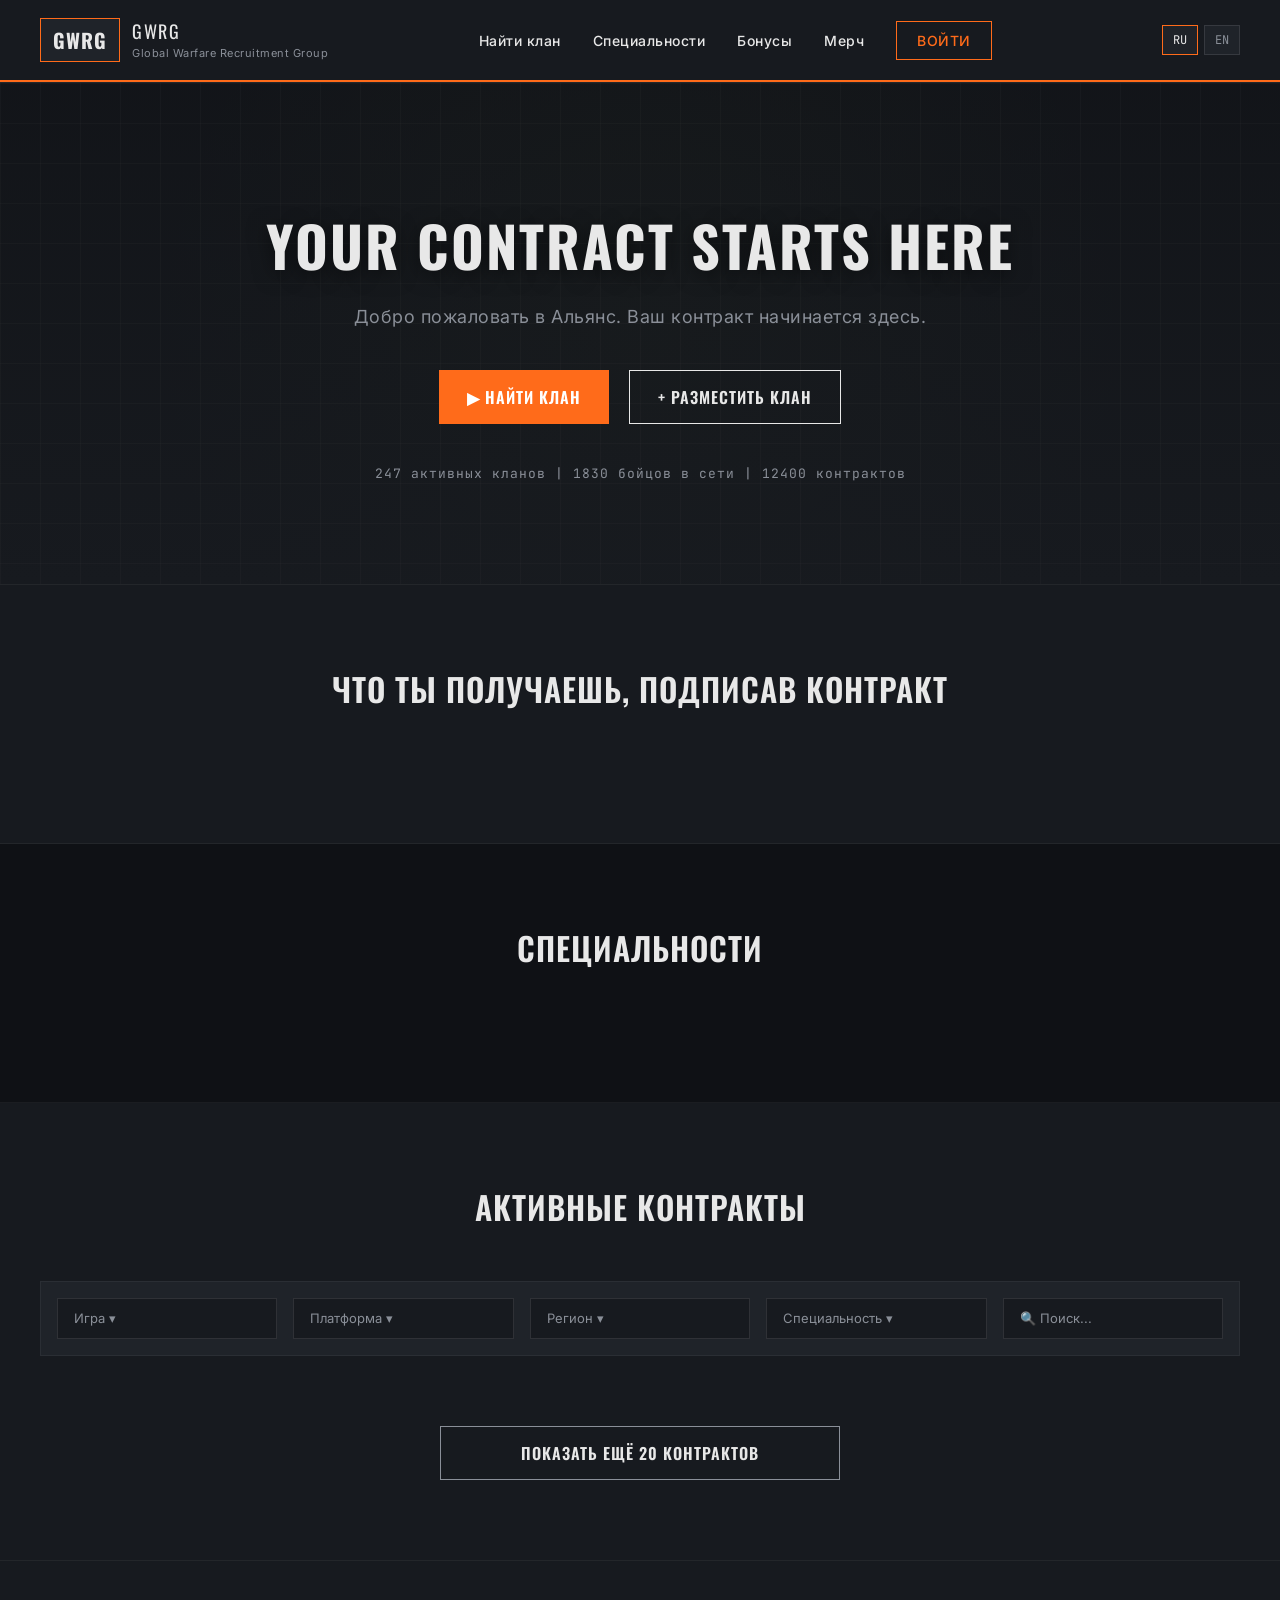
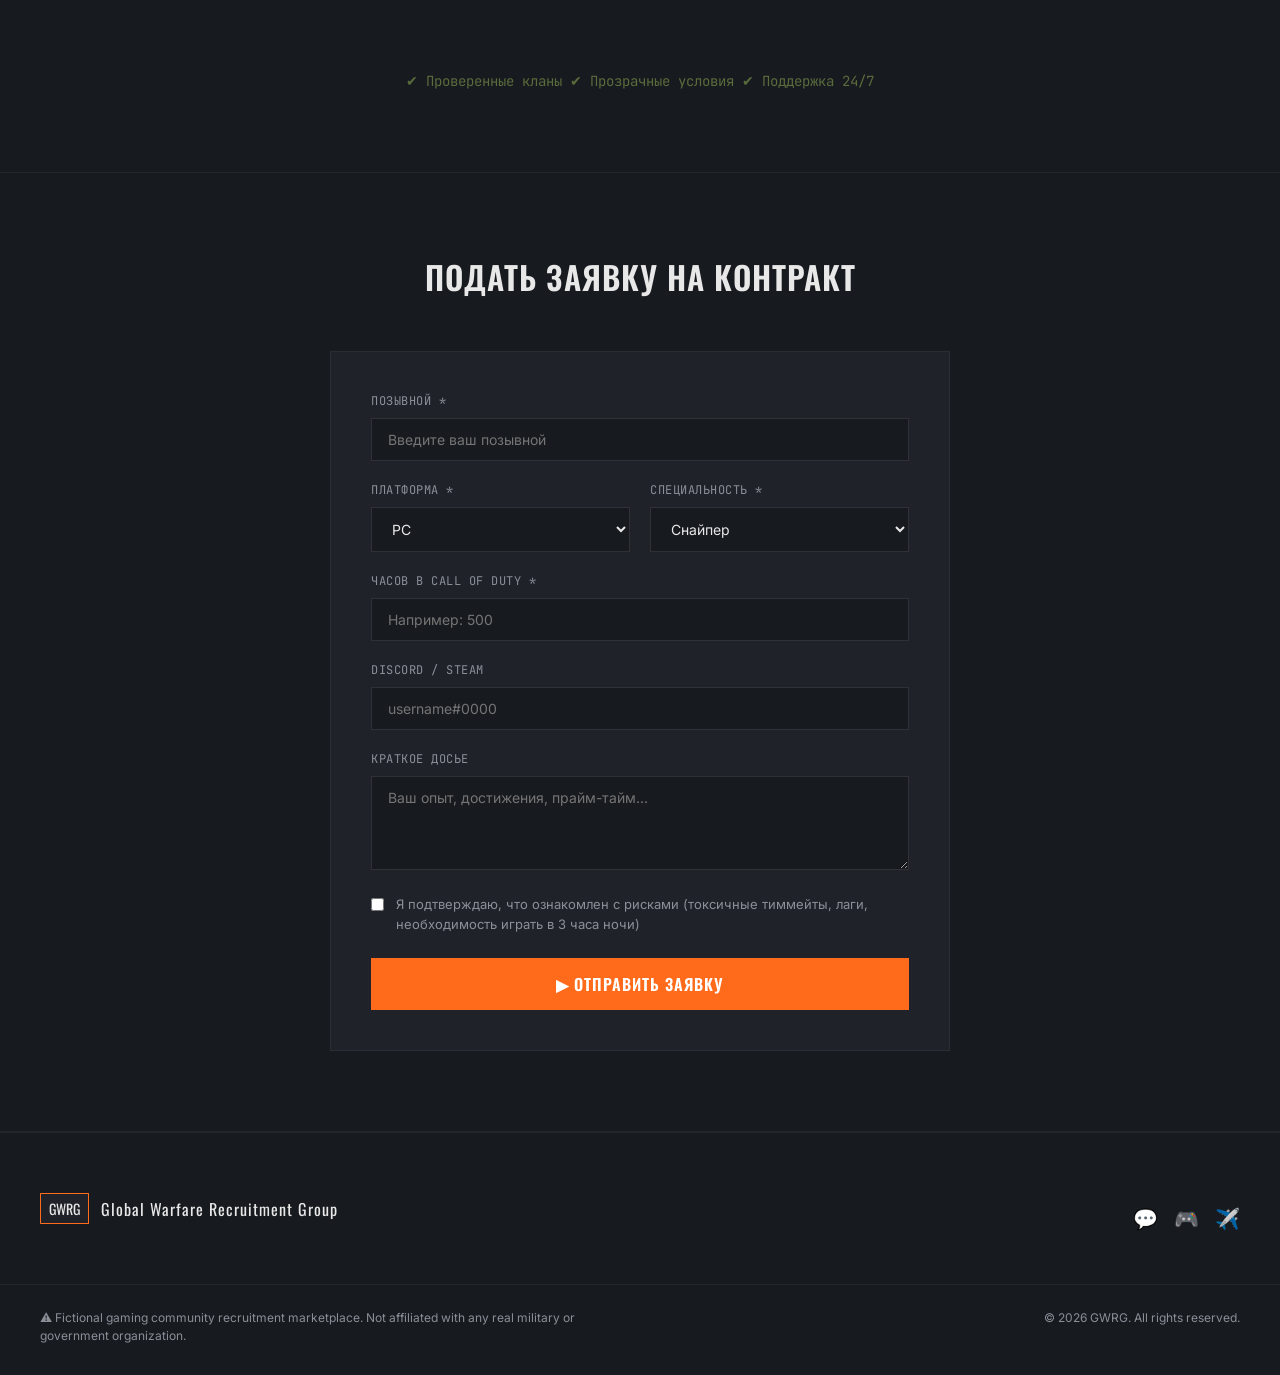
==== index.html @ 55baed41 "Initial landing upload" ====
<!DOCTYPE html>
<html lang="ru">
<head>
    <meta charset="UTF-8">
    <meta name="viewport" content="width=device-width, initial-scale=1.0">
    <title id="page-title">GWRG — Global Warfare Recruitment Group</title>
    <link rel="preconnect" href="https://fonts.googleapis.com">
    <link rel="preconnect" href="https://fonts.gstatic.com" crossorigin>
    <link href="https://fonts.googleapis.com/css2?family=Inter:wght@400;500;600&family=Oswald:wght@500;600;700&family=JetBrains+Mono:wght@400;700&display=swap" rel="stylesheet">
    <link rel="stylesheet" href="css/style.css">
</head>
<body>
    <!-- СЕКЦИЯ 1 — ШАПКА -->
    <header class="header">
        <div class="container header-container">
            <div class="logo-group">
                <div class="logo-shield">GWRG</div>
                <div class="logo-text">
                    <span class="brand-name">GWRG</span>
                    <span class="brand-sub" id="nav-subtitle">Global Warfare Recruitment Group</span>
                </div>
            </div>
            <nav class="nav-menu">
                <a href="#vacancies" data-i18n="nav.find_clan">Найти клан</a>
                <a href="#specialties" data-i18n="nav.specialties">Специальности</a>
                <a href="#bonuses" data-i18n="nav.bonuses">Бонусы</a>
                <a href="#merch" data-i18n="nav.merch">Мерч</a>
                <a href="#contacts" class="btn-login" data-i18n="nav.login">Войти</a>
            </nav>
            <div class="lang-switcher">
                <button class="lang-btn active" data-lang="ru">RU</button>
                <button class="lang-btn" data-lang="en">EN</button>
            </div>
        </div>
        <div class="header-accent-line"></div>
    </header>

    <main>
        <!-- СЕКЦИЯ 2 — HERO-БАННЕР -->
        <section class="hero-section">
            <div class="hero-bg-graphic">
                <!-- Место для графики / силуэтов оперативников -->
                <div class="graphic-placeholder-overlay">
                    <div class="tactical-grid-lines"></div>
                </div>
            </div>
            <div class="container hero-content">
                <h1 class="hero-title" data-i18n="hero.title">YOUR CONTRACT STARTS HERE</h1>
                <p class="hero-subtitle" data-i18n="hero.subtitle">Добро пожаловать в Альянс. Ваш контракт начинается здесь.</p>
                <div class="hero-buttons">
                    <a href="#vacancies" class="btn btn-primary" data-i18n="hero.btn_primary">▶ НАЙТИ КЛАН</a>
                    <a href="#contacts" class="btn btn-outline" data-i18n="hero.btn_secondary">+ РАЗМЕСТИТЬ КЛАН</a>
                </div>
                <div class="hero-stats" data-i18n="hero.stats">
                    247 активных кланов | 1830 бойцов в сети | 12400 контрактов
                </div>
            </div>
        </section>

        <!-- СЕКЦИЯ 3 — БОНУСЫ -->
        <section id="bonuses" class="section bonuses-section">
            <div class="container">
                <h2 class="section-title" data-i18n="bonuses_section.title">ЧТО ТЫ ПОЛУЧАЕШЬ, ПОДПИСАВ КОНТРАКТ</h2>
                <div class="bonuses-grid" id="bonuses-grid">
                    <!-- Заполняется через JS -->
                </div>
            </div>
        </section>

        <!-- СЕКЦИЯ 4 — СПЕЦИАЛЬНОСТИ -->
        <section id="specialties" class="section specialties-section">
            <div class="container">
                <h2 class="section-title" data-i18n="specialties_section.title">СПЕЦИАЛЬНОСТИ</h2>
                <div class="specialties-grid" id="specialties-grid">
                    <!-- Заполняется через JS -->
                </div>
            </div>
        </section>

        <!-- СЕКЦИЯ 5 — ЛЕНТА ОБЪЯВЛЕНИЙ (ВАКАНСИИ) -->
        <section id="vacancies" class="section vacancies-section">
            <div class="container">
                <h2 class="section-title" data-i18n="vacancies_section.title">АКТИВНЫЕ КОНТРАКТЫ</h2>
                
                <!-- Панель фильтров -->
                <div class="filters-panel">
                    <div class="filter-dropdown">Игра ▾</div>
                    <div class="filter-dropdown">Платформа ▾</div>
                    <div class="filter-dropdown">Регион ▾</div>
                    <div class="filter-dropdown">Специальность ▾</div>
                    <div class="filter-search">🔍 Поиск...</div>
                </div>

                <div class="contracts-grid" id="contracts-grid">
                    <!-- Заполняется через JS -->
                </div>

                <div class="load-more-wrap">
                    <button class="btn btn-outline-wide" id="load-more-btn" data-i18n="vacancies_section.load_more">ПОКАЗАТЬ ЕЩЁ 20 КОНТРАКТОВ</button>
                </div>
            </div>
        </section>

        <!-- СЕКЦИЯ 6 — БЛОК ДОВЕРИЯ (УСЛОВИЯ) -->
        <section id="terms" class="section trust-section">
            <div class="container">
                <div class="trust-stats-grid" id="trust-stats-grid">
                    <!-- Заполняется через JS -->
                </div>
                <div class="trust-guarantees" id="trust-guarantees">
                    ✔ Проверенные кланы ✔ Прозрачные условия ✔ Поддержка 24/7
                </div>
            </div>
        </section>

        <!-- СЕКЦИЯ 7 — ФОРМА ЗАЯВКИ (КОНТАКТЫ) -->
        <section id="contacts" class="section form-section">
            <div class="container form-container">
                <h2 class="section-title" data-i18n="contacts_section.title">ПОДАТЬ ЗАЯВКУ НА КОНТРАКТ</h2>
                <form class="recruitment-form" id="application-form">
                    <div class="form-group">
                        <label>ПОЗЫВНОЙ *</label>
                        <input type="text" required placeholder="Введите ваш позывной">
                    </div>
                    <div class="form-row">
                        <div class="form-group">
                            <label>ПЛАТФОРМА *</label>
                            <select>
                                <option>PC</option>
                                <option>PS5</option>
                                <option>Xbox</option>
                            </select>
                        </div>
                        <div class="form-group">
                            <label>СПЕЦИАЛЬНОСТЬ *</label>
                            <select>
                                <option>Снайпер</option>
                                <option>Штурмовик</option>
                                <option>Медик</option>
                                <option>Поддержка</option>
                                <option>Разведка</option>
                                <option>Пилот</option>
                                <option>Танкист</option>
                                <option>Кибер</option>
                            </select>
                        </div>
                    </div>
                    <div class="form-group">
                        <label>ЧАСОВ В CALL OF DUTY *</label>
                        <input type="number" placeholder="Например: 500">
                    </div>
                    <div class="form-group">
                        <label>DISCORD / STEAM</label>
                        <input type="text" placeholder="username#0000">
                    </div>
                    <div class="form-group">
                        <label>КРАТКОЕ ДОСЬЕ</label>
                        <textarea rows="4" placeholder="Ваш опыт, достижения, прайм-тайм..."></textarea>
                    </div>
                    <div class="form-checkbox">
                        <input type="checkbox" id="risks" required>
                        <label for="risks" id="risks-label" data-i18n="contacts_section.disclaimer">Я подтверждаю, что ознакомлен с рисками (токсичные тиммейты, лаги, необходимость играть в 3 часа ночи)</label>
                    </div>
                    <button type="submit" class="btn btn-primary btn-block" data-i18n="contacts_section.submit_btn">▶ ОТПРАВИТЬ ЗАЯВКУ</button>
                </form>
            </div>
        </section>
    </main>

    <!-- СЕКЦИЯ 8 — ФУТЕР -->
    <footer class="footer">
        <div class="container footer-container">
            <div class="footer-left">
                <div class="logo-group">
                    <div class="logo-shield-sm">GWRG</div>
                    <span class="footer-brand">Global Warfare Recruitment Group</span>
                </div>
                <div class="footer-links" id="footer-links">
                    <!-- Заполняется через JS -->
                </div>
            </div>
            <div class="footer-right">
                <div class="social-icons">
                    <a href="#" title="Discord">💬</a>
                    <a href="#" title="Steam">🎮</a>
                    <a href="#" title="Telegram">✈️</a>
                </div>
            </div>
        </div>
        <div class="container footer-bottom">
            <p class="disclaimer" data-i18n="footer.disclaimer">⚠ Fictional gaming community recruitment marketplace. Not affiliated with any real military or government organization.</p>
            <p class="copyright" data-i18n="footer.copyright">© 2026 GWRG. All rights reserved.</p>
        </div>
    </footer>

    <script src="js/app.js"></script>
</body>
</html>
---- css/style.css ----
/* GWRG Military Dark Theme */
:root {
    --bg-main: #0F1115;
    --bg-section: #171A1F;
    --bg-card: #1F2329;
    --accent-orange: #FF6B1A;
    --accent-olive: #5A6B3C;
    --text-primary: #E8E8E8;
    --text-secondary: #8A8F98;
    --status-open: #3FB950;
    --status-closed: #D9534F;
    --font-heading: 'Oswald', sans-serif;
    --font-body: 'Inter', sans-serif;
    --font-mono: 'JetBrains Mono', monospace;
}

* {
    box-sizing: border-box;
    margin: 0;
    padding: 0;
}

html {
    scroll-behavior: smooth;
}

body {
    background-color: var(--bg-main);
    color: var(--text-primary);
    font-family: var(--font-body);
    font-size: 14px;
    line-height: 1.5;
}

.container {
    max-width: 1440px;
    margin: 0 auto;
    padding: 0 40px;
}

/* HEADER */
.header {
    background-color: var(--bg-section);
    position: sticky;
    top: 0;
    z-index: 1000;
    border-bottom: 1px solid rgba(255,255,255,0.05);
}

.header-container {
    display: flex;
    align-items: center;
    justify-content: space-between;
    height: 80px;
}

.logo-group {
    display: flex;
    align-items: center;
    gap: 12px;
}

.logo-shield {
    background: var(--bg-card);
    border: 1px solid var(--accent-orange);
    color: var(--text-primary);
    font-family: var(--font-heading);
    font-size: 20px;
    font-weight: 700;
    padding: 6px 12px;
    letter-spacing: 1px;
}

.logo-shield-sm {
    background: var(--bg-card);
    border: 1px solid var(--accent-orange);
    color: var(--text-primary);
    font-family: var(--font-heading);
    font-size: 14px;
    padding: 4px 8px;
}

.logo-text {
    display: flex;
    flex-direction: column;
}

.brand-name {
    font-family: var(--font-heading);
    font-size: 18px;
    letter-spacing: 1.5px;
    color: var(--text-primary);
}

.brand-sub {
    font-size: 11px;
    color: var(--text-secondary);
    letter-spacing: 0.5px;
}

.nav-menu {
    display: flex;
    align-items: center;
    gap: 32px;
}

.nav-menu a {
    color: var(--text-primary);
    text-decoration: none;
    font-weight: 500;
    font-size: 14px;
    letter-spacing: 0.5px;
    transition: color 0.2s;
}

.nav-menu a:hover {
    color: var(--accent-orange);
}

.btn-login {
    background: transparent;
    border: 1px solid var(--accent-orange);
    padding: 8px 20px;
    color: var(--accent-orange) !important;
    text-transform: uppercase;
    font-weight: 600;
    transition: all 0.2s;
}

.btn-login:hover {
    background: var(--accent-orange);
    color: #fff !important;
}

.lang-switcher {
    display: flex;
    gap: 6px;
    margin-left: 20px;
}

.lang-btn {
    background: var(--bg-card);
    border: 1px solid rgba(255,255,255,0.1);
    color: var(--text-secondary);
    padding: 6px 10px;
    cursor: pointer;
    font-family: var(--font-mono);
    font-size: 12px;
    transition: all 0.2s;
}

.lang-btn.active, .lang-btn:hover {
    border-color: var(--accent-orange);
    color: var(--text-primary);
}

.header-accent-line {
    height: 2px;
    background: var(--accent-orange);
    width: 100%;
}

/* HERO SECTION */
.hero-section {
    position: relative;
    background-color: var(--bg-section);
    padding: 120px 0 100px;
    text-align: center;
    overflow: hidden;
    border-bottom: 1px solid rgba(255,255,255,0.05);
}

.hero-bg-graphic {
    position: absolute;
    top: 0;
    left: 0;
    right: 0;
    bottom: 0;
    background: linear-gradient(180deg, rgba(15,17,21,0.6) 0%, rgba(23,26,31,0.9) 100%), 
                radial-gradient(circle at center, rgba(90,107,60,0.15) 0%, transparent 70%);
    z-index: 1;
}

.tactical-grid-lines {
    position: absolute;
    inset: 0;
    background-image: linear-gradient(rgba(255,255,255,0.02) 1px, transparent 1px),
                      linear-gradient(90deg, rgba(255,255,255,0.02) 1px, transparent 1px);
    background-size: 40px 40px;
}

.hero-content {
    position: relative;
    z-index: 2;
    max-width: 900px;
    margin: 0 auto;
}

.hero-title {
    font-family: var(--font-heading);
    font-size: 56px;
    font-weight: 700;
    letter-spacing: 2px;
    margin-bottom: 16px;
    color: var(--text-primary);
    text-shadow: 0 4px 20px rgba(0,0,0,0.5);
}

.hero-subtitle {
    font-size: 18px;
    color: var(--text-secondary);
    margin-bottom: 40px;
    letter-spacing: 0.5px;
}

.hero-buttons {
    display: flex;
    justify-content: center;
    gap: 20px;
    margin-bottom: 40px;
}

.btn {
    display: inline-flex;
    align-items: center;
    justify-content: center;
    padding: 14px 28px;
    font-family: var(--font-heading);
    font-size: 16px;
    font-weight: 600;
    letter-spacing: 1px;
    text-decoration: none;
    cursor: pointer;
    transition: all 0.2s;
    border: none;
}

.btn-primary {
    background-color: var(--accent-orange);
    color: #fff;
}

.btn-primary:hover {
    background-color: #e55a10;
}

.btn-outline {
    background: transparent;
    border: 1px solid var(--text-primary);
    color: var(--text-primary);
}

.btn-outline:hover {
    border-color: var(--accent-orange);
    color: var(--accent-orange);
}

.hero-stats {
    font-family: var(--font-mono);
    font-size: 13px;
    color: var(--text-secondary);
    letter-spacing: 1px;
}

/* SECTIONS COMMON */
.section {
    padding: 80px 0;
    border-bottom: 1px solid rgba(255,255,255,0.05);
}

.section:nth-child(even) {
    background-color: var(--bg-section);
}

.section-title {
    font-family: var(--font-heading);
    font-size: 32px;
    font-weight: 600;
    letter-spacing: 1px;
    text-align: center;
    margin-bottom: 50px;
    color: var(--text-primary);
}

/* BONUSES SECTION */
.bonuses-grid {
    display: grid;
    grid-template-columns: repeat(4, 1fr);
    gap: 24px;
}

.bonus-card {
    background: var(--bg-card);
    border: 1px solid rgba(255,255,255,0.05);
    padding: 30px 24px;
    transition: transform 0.2s, border-color 0.2s;
}

.bonus-card:hover {
    transform: translateY(-4px);
    border-color: var(--accent-orange);
}

.bonus-icon {
    font-size: 32px;
    margin-bottom: 16px;
}

.bonus-title {
    font-family: var(--font-heading);
    font-size: 18px;
    margin-bottom: 10px;
    letter-spacing: 0.5px;
}

.bonus-desc {
    color: var(--text-secondary);
    font-size: 13px;
    line-height: 1.6;
}

/* SPECIALTIES SECTION */
.specialties-grid {
    display: grid;
    grid-template-columns: repeat(4, 1fr);
    gap: 20px;
}

.specialty-card {
    background: var(--bg-card);
    border: 1px solid rgba(255,255,255,0.05);
    padding: 24px;
    display: flex;
    flex-direction: column;
    align-items: center;
    text-align: center;
    cursor: pointer;
    transition: all 0.2s;
}

.specialty-card:hover {
    border-color: var(--accent-orange);
    background: rgba(31, 35, 41, 0.8);
}

.specialty-icon {
    font-size: 28px;
    margin-bottom: 12px;
}

.specialty-name {
    font-family: var(--font-heading);
    font-size: 16px;
    margin-bottom: 6px;
}

.specialty-count {
    font-family: var(--font-mono);
    font-size: 12px;
    color: var(--accent-orange);
}

/* CONTRACTS / VACANCIES */
.filters-panel {
    display: flex;
    gap: 16px;
    margin-bottom: 30px;
    background: var(--bg-card);
    padding: 16px;
    border: 1px solid rgba(255,255,255,0.05);
}

.filter-dropdown, .filter-search {
    background: var(--bg-section);
    border: 1px solid rgba(255,255,255,0.1);
    padding: 10px 16px;
    color: var(--text-secondary);
    font-size: 13px;
    flex: 1;
    display: flex;
    align-items: center;
    justify-content: space-between;
}

.contracts-grid {
    display: grid;
    grid-template-columns: repeat(3, 1fr);
    gap: 24px;
    margin-bottom: 40px;
}

.contract-card {
    background: var(--bg-card);
    border: 1px solid rgba(255,255,255,0.05);
    padding: 24px;
    display: flex;
    flex-direction: column;
    justify-content: space-between;
    position: relative;
    transition: border-color 0.2s;
}

.contract-card:hover {
    border-color: var(--accent-orange);
}

.contract-header {
    display: flex;
    align-items: flex-start;
    justify-content: space-between;
    margin-bottom: 16px;
}

.clan-logo-box {
    width: 44px;
    height: 44px;
    background: var(--bg-section);
    border: 1px solid var(--accent-orange);
    display: flex;
    align-items: center;
    justify-content: center;
    font-family: var(--font-heading);
    font-weight: 700;
    color: var(--accent-orange);
}

.status-badge {
    font-family: var(--font-mono);
    font-size: 11px;
    padding: 4px 8px;
    border-radius: 2px;
}

.status-open {
    color: var(--status-open);
    background: rgba(63, 185, 80, 0.1);
}

.status-closed {
    color: var(--status-closed);
    background: rgba(217, 83, 79, 0.1);
}

.contract-title {
    font-family: var(--font-heading);
    font-size: 20px;
    margin-bottom: 12px;
    letter-spacing: 0.5px;
}

.contract-details {
    display: flex;
    flex-direction: column;
    gap: 8px;
    margin-bottom: 20px;
    font-size: 13px;
    color: var(--text-secondary);
}

.contract-tags {
    font-family: var(--font-mono);
    color: var(--text-primary);
}

.load-more-wrap {
    text-align: center;
}

.btn-outline-wide {
    background: transparent;
    border: 1px solid var(--text-secondary);
    color: var(--text-primary);
    width: 100%;
    max-width: 400px;
}

.btn-outline-wide:hover {
    border-color: var(--accent-orange);
    color: var(--accent-orange);
}

/* TRUST SECTION */
.trust-section {
    background-color: var(--bg-section);
}

.trust-stats-grid {
    display: grid;
    grid-template-columns: repeat(4, 1fr);
    gap: 30px;
    text-align: center;
    margin-bottom: 30px;
}

.trust-stat-item .stat-value {
    font-family: var(--font-heading);
    font-size: 48px;
    font-weight: 700;
    color: var(--text-primary);
    margin-bottom: 8px;
}

.trust-stat-item .stat-label {
    font-family: var(--font-mono);
    font-size: 12px;
    color: var(--text-secondary);
    letter-spacing: 1px;
}

.trust-guarantees {
    text-align: center;
    font-family: var(--font-mono);
    font-size: 14px;
    color: var(--accent-olive);
}

/* FORM SECTION */
.form-container {
    max-width: 700px;
}

.recruitment-form {
    background: var(--bg-card);
    border: 1px solid rgba(255,255,255,0.05);
    padding: 40px;
}

.form-group {
    margin-bottom: 20px;
}

.form-group label {
    display: block;
    font-family: var(--font-mono);
    font-size: 12px;
    color: var(--text-secondary);
    margin-bottom: 8px;
    letter-spacing: 0.5px;
}

.form-group input, .form-group select, .form-group textarea {
    width: 100%;
    background: var(--bg-section);
    border: 1px solid rgba(255,255,255,0.1);
    padding: 12px 16px;
    color: var(--text-primary);
    font-family: var(--font-body);
    font-size: 14px;
    transition: border-color 0.2s;
}

.form-group input:focus, .form-group select:focus, .form-group textarea:focus {
    outline: none;
    border-color: var(--accent-orange);
}

.form-row {
    display: grid;
    grid-template-columns: 1fr 1fr;
    gap: 20px;
}

.form-checkbox {
    display: flex;
    align-items: flex-start;
    gap: 12px;
    margin-bottom: 24px;
    font-size: 13px;
    color: var(--text-secondary);
}

.form-checkbox input {
    margin-top: 3px;
    accent-color: var(--accent-orange);
}

.btn-block {
    width: 100%;
}

/* FOOTER */
.footer {
    background-color: var(--bg-section);
    padding: 60px 0 30px;
    border-top: 1px solid rgba(255,255,255,0.05);
}

.footer-container {
    display: flex;
    justify-content: space-between;
    align-items: center;
    margin-bottom: 40px;
}

.footer-left {
    display: flex;
    flex-direction: column;
    gap: 20px;
}

.footer-brand {
    font-family: var(--font-heading);
    font-size: 16px;
    color: var(--text-primary);
    letter-spacing: 1px;
}

.footer-links {
    display: flex;
    gap: 24px;
}

.footer-links a {
    color: var(--text-secondary);
    text-decoration: none;
    font-size: 13px;
    transition: color 0.2s;
}

.footer-links a:hover {
    color: var(--accent-orange);
}

.social-icons {
    display: flex;
    gap: 16px;
    font-size: 20px;
}

.social-icons a {
    color: var(--text-secondary);
    text-decoration: none;
    transition: color 0.2s;
}

.social-icons a:hover {
    color: var(--accent-orange);
}

.footer-bottom {
    border-top: 1px solid rgba(255,255,255,0.05);
    padding-top: 24px;
    display: flex;
    justify-content: space-between;
    font-size: 12px;
    color: var(--text-secondary);
}

.disclaimer {
    max-width: 600px;
}

/* RESPONSIVE */
@media (max-width: 1200px) {
    .bonuses-grid, .specialties-grid, .trust-stats-grid {
        grid-template-columns: repeat(2, 1fr);
    }
    .contracts-grid {
        grid-template-columns: repeat(2, 1fr);
    }
}

@media (max-width: 768px) {
    .container {
        padding: 0 20px;
    }
    .nav-menu {
        display: none;
    }
    .bonuses-grid, .specialties-grid, .trust-stats-grid, .contracts-grid {
        grid-template-columns: 1fr;
    }
    .hero-title {
        font-size: 36px;
    }
    .form-row {
        grid-template-columns: 1fr;
    }
    .footer-container, .footer-bottom {
        flex-direction: column;
        gap: 20px;
        text-align: center;
    }
}
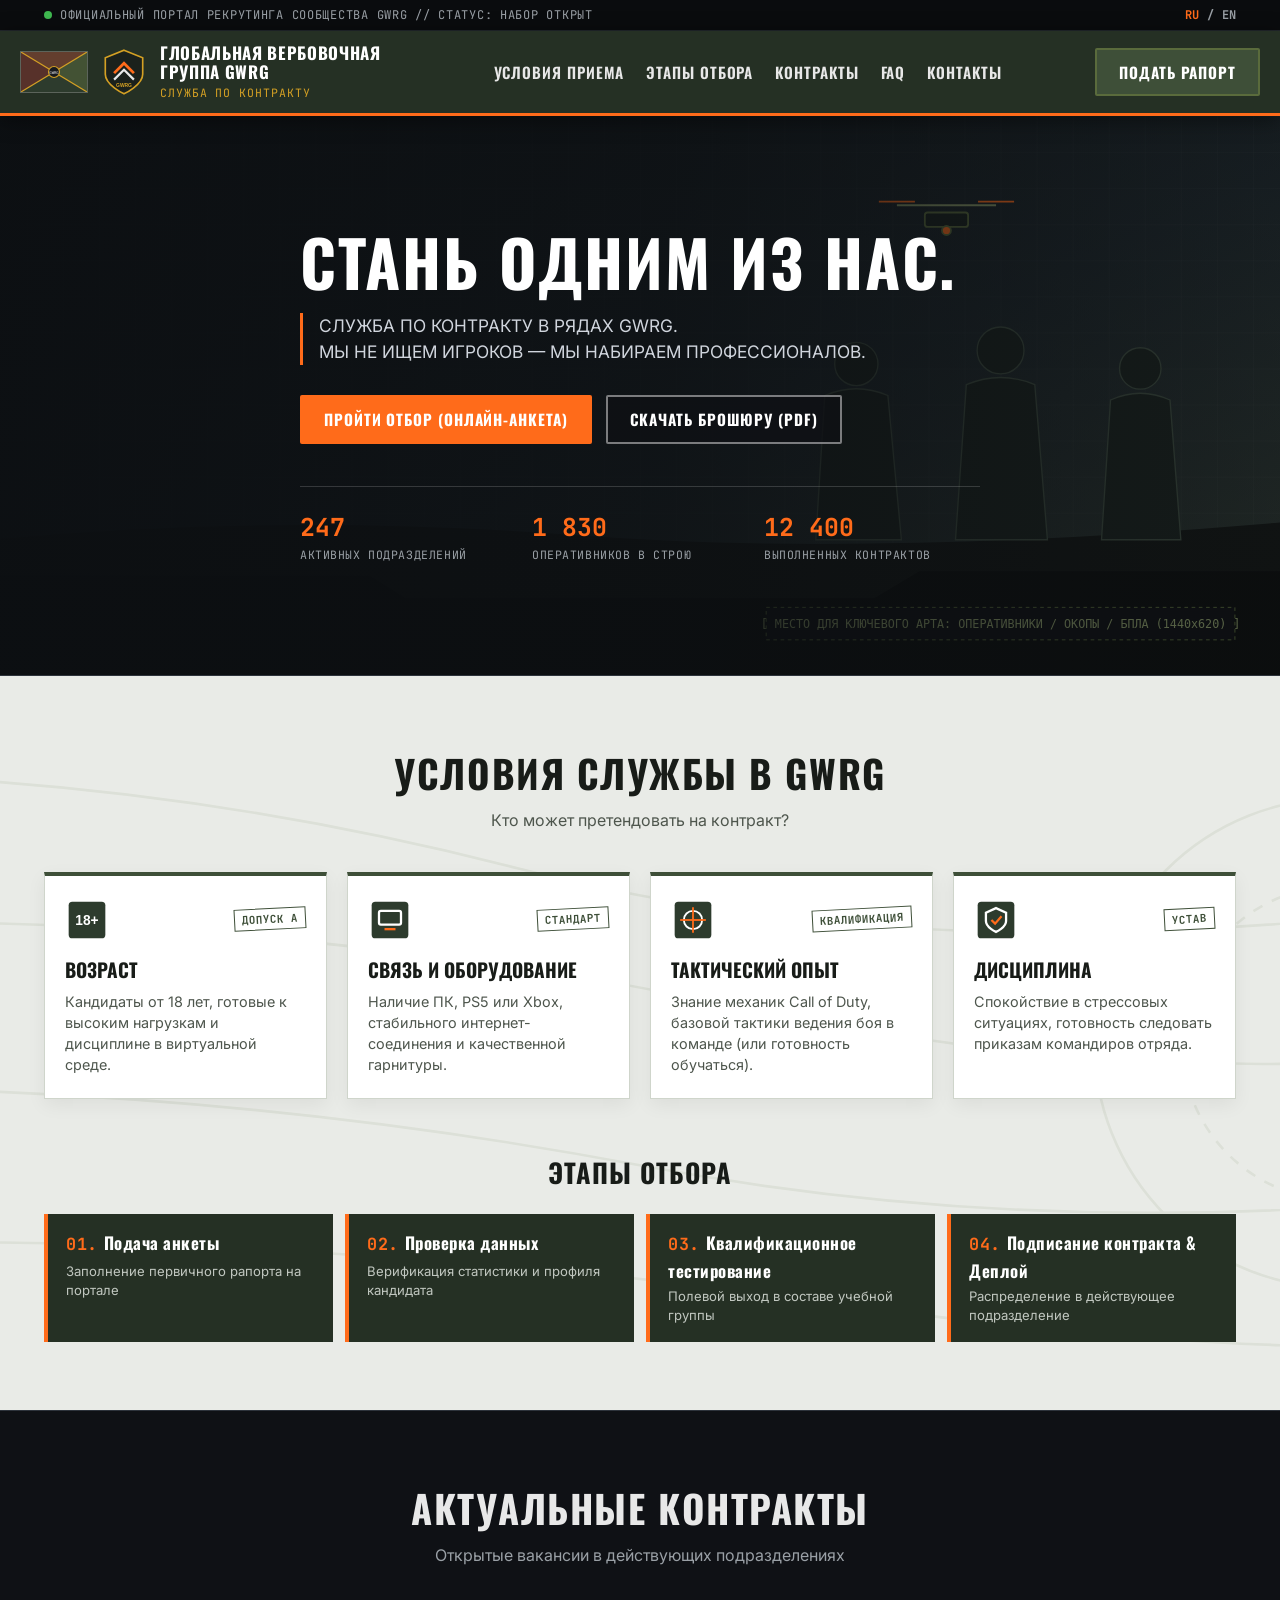
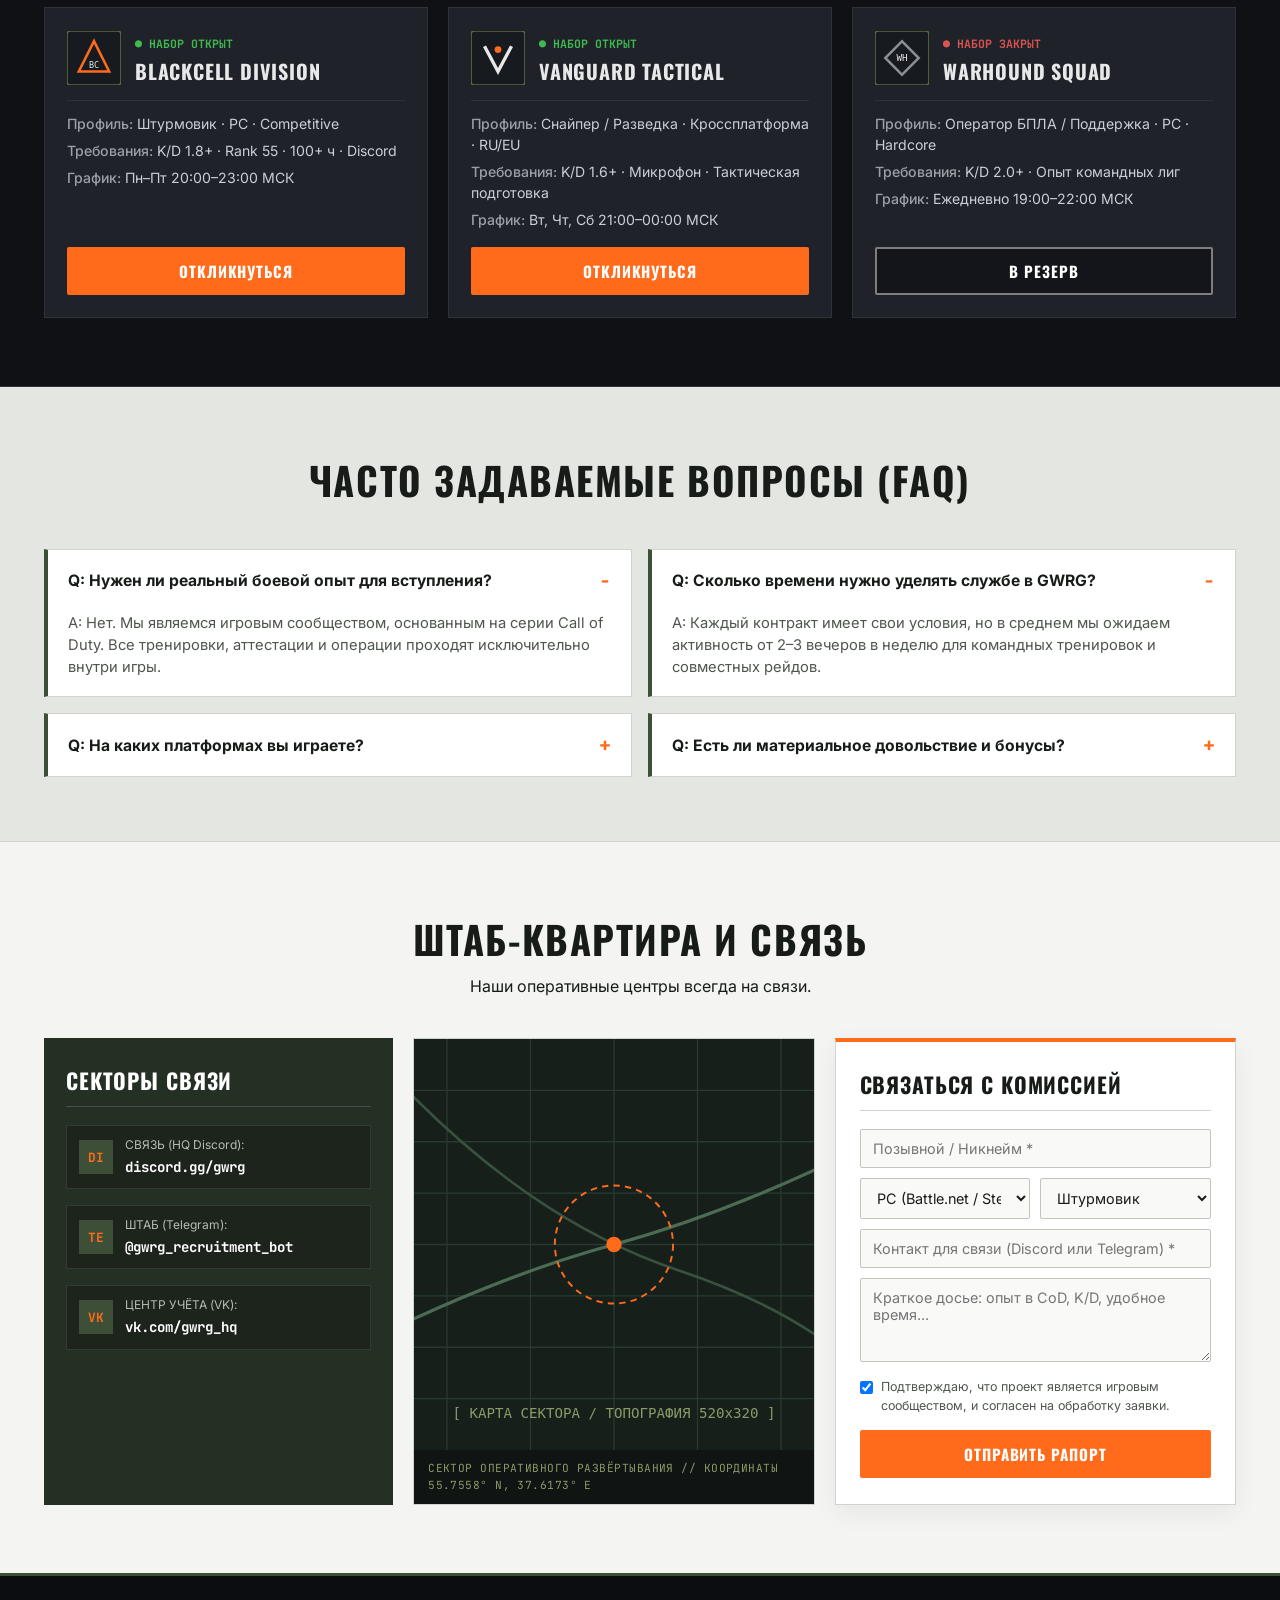
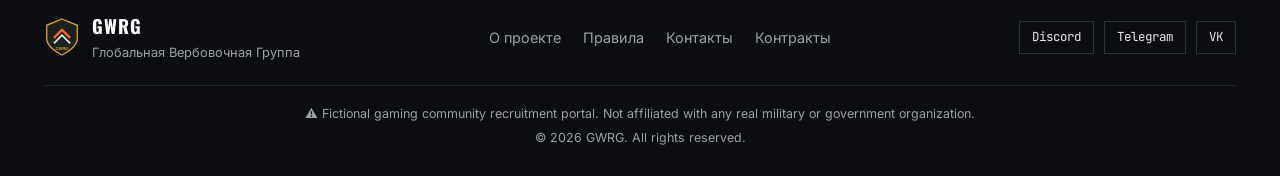
==== commit b89fe2c0: "Deploy new landing design and CMS config" ====
--- a/index.html
+++ b/index.html
@@ -1,198 +1,181 @@
 <!DOCTYPE html>
 <html lang="ru">
 <head>
-    <meta charset="UTF-8">
-    <meta name="viewport" content="width=device-width, initial-scale=1.0">
-    <title id="page-title">GWRG — Global Warfare Recruitment Group</title>
-    <link rel="preconnect" href="https://fonts.googleapis.com">
-    <link rel="preconnect" href="https://fonts.gstatic.com" crossorigin>
-    <link href="https://fonts.googleapis.com/css2?family=Inter:wght@400;500;600&family=Oswald:wght@500;600;700&family=JetBrains+Mono:wght@400;700&display=swap" rel="stylesheet">
-    <link rel="stylesheet" href="css/style.css">
+  <meta charset="UTF-8">
+  <meta name="viewport" content="width=device-width, initial-scale=1.0">
+  <title>GWRG — Глобальная Вербовочная Группа</title>
+  <meta name="description" content="Официальный портал набора в игровые подразделения GWRG.">
+  <link rel="preconnect" href="https://fonts.googleapis.com">
+  <link rel="preconnect" href="https://fonts.gstatic.com" crossorigin>
+  <link href="https://fonts.googleapis.com/css2?family=Inter:wght@400;500;600;700&family=JetBrains+Mono:wght@500;700&family=Oswald:wght@600;700&display=swap" rel="stylesheet">
+  <link rel="stylesheet" href="styles.css">
 </head>
 <body>
-    <!-- СЕКЦИЯ 1 — ШАПКА -->
-    <header class="header">
-        <div class="container header-container">
-            <div class="logo-group">
-                <div class="logo-shield">GWRG</div>
-                <div class="logo-text">
-                    <span class="brand-name">GWRG</span>
-                    <span class="brand-sub" id="nav-subtitle">Global Warfare Recruitment Group</span>
-                </div>
+
+  <!-- Official Top Strip -->
+  <div class="top-official-bar">
+    <div class="container">
+      <div class="official-badge">
+        <span class="official-dot"></span>
+        <span>ОФИЦИАЛЬНЫЙ ПОРТАЛ РЕКРУТИНГА СООБЩЕСТВА GWRG // СТАТУС: НАБОР ОТКРЫТ</span>
+      </div>
+      <div class="lang-switcher">
+        <span id="lang-active" class="active">RU</span>
+        <span>/</span>
+        <a id="lang-alt" href="#">EN</a>
+      </div>
+    </div>
+  </div>
+
+  <!-- Header -->
+  <header class="site-header">
+    <div class="container header-inner">
+      <a href="#" class="brand-block">
+        <img id="header-flag" class="brand-flag" src="assets/img/flag-placeholder.svg" alt="Флаг GWRG">
+        <img id="header-emblem" class="brand-emblem" src="assets/img/emblem-placeholder.svg" alt="Герб GWRG">
+        <div class="brand-titles">
+          <span id="header-org-title" class="brand-title">ГЛОБАЛЬНАЯ ВЕРБОВОЧНАЯ ГРУППА GWRG</span>
+          <span id="header-org-subtitle" class="brand-subtitle">СЛУЖБА ПО КОНТРАКТУ</span>
+        </div>
+      </a>
+
+      <nav id="main-nav" class="main-nav" aria-label="Основная навигация"></nav>
+
+      <div class="header-actions">
+        <a id="header-cta" href="#contacts" class="btn btn-olive">ПОДАТЬ РАПОРТ</a>
+        <button id="burger-btn" class="burger-btn" type="button" aria-label="Меню">☰</button>
+      </div>
+    </div>
+  </header>
+
+  <main>
+    <!-- Hero Section -->
+    <section class="hero-section">
+      <img id="hero-bg" class="hero-bg" src="assets/img/hero-placeholder.svg" alt="Оперативники GWRG">
+      <div class="hero-overlay"></div>
+      <div class="container hero-content">
+        <h1 id="hero-headline" class="hero-headline">СТАНЬ ОДНИМ ИЗ НАС.</h1>
+        <p id="hero-subheadline" class="hero-subheadline"></p>
+        <div class="hero-buttons">
+          <a id="hero-btn-primary" href="#contacts" class="btn btn-orange">ПРОЙТИ ОТБОР</a>
+          <a id="hero-btn-secondary" href="#conditions" class="btn btn-outline">УСЛОВИЯ</a>
+        </div>
+        <div id="hero-metrics" class="hero-metrics"></div>
+      </div>
+    </section>
+
+    <!-- Conditions & Stages Section -->
+    <section id="conditions" class="section-light">
+      <img id="conditions-map-bg" class="section-map-bg" src="assets/img/map-bg-placeholder.svg" alt="">
+      <div class="container">
+        <div class="section-header-center">
+          <h2 id="conditions-title" class="section-title">УСЛОВИЯ СЛУЖБЫ В GWRG</h2>
+          <p id="conditions-subtitle" class="section-subtitle"></p>
+        </div>
+
+        <div id="conditions-grid" class="conditions-grid"></div>
+
+        <div id="stages" class="stages-block">
+          <h3 id="stages-title" class="stages-heading">ЭТАПЫ ОТБОРА</h3>
+          <div id="stages-bar" class="stages-bar"></div>
+        </div>
+      </div>
+    </section>
+
+    <!-- Contracts Section -->
+    <section id="contracts" class="section-dark">
+      <div class="container">
+        <div class="section-header-center">
+          <h2 id="contracts-title" class="section-title">АКТУАЛЬНЫЕ КОНТРАКТЫ</h2>
+          <p id="contracts-subtitle" class="section-subtitle"></p>
+        </div>
+        <div id="contracts-list" class="contracts-list"></div>
+      </div>
+    </section>
+
+    <!-- FAQ Section -->
+    <section id="faq" class="section-faq">
+      <div class="container">
+        <div class="section-header-center">
+          <h2 id="faq-title" class="section-title">ЧАСТО ЗАДАВАЕМЫЕ ВОПРОСЫ (FAQ)</h2>
+        </div>
+        <div id="faq-grid" class="faq-grid"></div>
+      </div>
+    </section>
+
+    <!-- HQ & Contacts Section -->
+    <section id="contacts" class="section-contacts">
+      <div class="container">
+        <div class="section-header-center">
+          <h2 id="contacts-title" class="section-title">ШТАБ-КВАРТИРА И СВЯЗЬ</h2>
+          <p id="contacts-subtitle" class="section-subtitle"></p>
+        </div>
+
+        <div class="hq-grid">
+          <div class="hq-channels-card">
+            <div>
+              <h3 id="channels-title" class="hq-card-title">СЕКТОРЫ СВЯЗИ</h3>
+              <div id="channel-list" class="channel-list"></div>
             </div>
-            <nav class="nav-menu">
-                <a href="#vacancies" data-i18n="nav.find_clan">Найти клан</a>
-                <a href="#specialties" data-i18n="nav.specialties">Специальности</a>
-                <a href="#bonuses" data-i18n="nav.bonuses">Бонусы</a>
-                <a href="#merch" data-i18n="nav.merch">Мерч</a>
-                <a href="#contacts" class="btn-login" data-i18n="nav.login">Войти</a>
-            </nav>
-            <div class="lang-switcher">
-                <button class="lang-btn active" data-lang="ru">RU</button>
-                <button class="lang-btn" data-lang="en">EN</button>
-            </div>
+          </div>
+
+          <div class="hq-map-card">
+            <img id="hq-map-img" src="assets/img/sector-map-placeholder.svg" alt="Карта сектора">
+            <div id="hq-map-caption" class="hq-map-caption"></div>
+          </div>
+
+          <div class="hq-form-card">
+            <h3 id="form-title" class="hq-card-title">СВЯЗАТЬСЯ С КОМИССИЕЙ</h3>
+            <form id="recruitment-form">
+              <div class="form-group">
+                <input id="field-callsign" class="form-control" type="text" required placeholder="Позывной *">
+              </div>
+              <div class="form-row">
+                <select id="field-platform" class="form-control" aria-label="Платформа"></select>
+                <select id="field-specialty" class="form-control" aria-label="Специальность"></select>
+              </div>
+              <div class="form-group">
+                <input id="field-contact" class="form-control" type="text" required placeholder="Discord / Telegram *">
+              </div>
+              <div class="form-group">
+                <textarea id="field-message" class="form-control" placeholder="Краткое досье..."></textarea>
+              </div>
+              <label class="form-check">
+                <input type="checkbox" required checked>
+                <span id="form-consent-label">Подтверждаю ознакомление с правилами сообщества.</span>
+              </label>
+              <button id="form-submit-btn" type="submit" class="btn btn-orange" style="width: 100%;">ОТПРАВИТЬ РАПОРТ</button>
+              <div id="form-status" class="form-status"></div>
+            </form>
+          </div>
         </div>
-        <div class="header-accent-line"></div>
-    </header>
+      </div>
+    </section>
+  </main>
 
-    <main>
-        <!-- СЕКЦИЯ 2 — HERO-БАННЕР -->
-        <section class="hero-section">
-            <div class="hero-bg-graphic">
-                <!-- Место для графики / силуэтов оперативников -->
-                <div class="graphic-placeholder-overlay">
-                    <div class="tactical-grid-lines"></div>
-                </div>
-            </div>
-            <div class="container hero-content">
-                <h1 class="hero-title" data-i18n="hero.title">YOUR CONTRACT STARTS HERE</h1>
-                <p class="hero-subtitle" data-i18n="hero.subtitle">Добро пожаловать в Альянс. Ваш контракт начинается здесь.</p>
-                <div class="hero-buttons">
-                    <a href="#vacancies" class="btn btn-primary" data-i18n="hero.btn_primary">▶ НАЙТИ КЛАН</a>
-                    <a href="#contacts" class="btn btn-outline" data-i18n="hero.btn_secondary">+ РАЗМЕСТИТЬ КЛАН</a>
-                </div>
-                <div class="hero-stats" data-i18n="hero.stats">
-                    247 активных кланов | 1830 бойцов в сети | 12400 контрактов
-                </div>
-            </div>
-        </section>
+  <!-- Footer -->
+  <footer class="site-footer">
+    <div class="container">
+      <div class="footer-top">
+        <div class="footer-brand">
+          <img id="footer-emblem" src="assets/img/emblem-placeholder.svg" alt="GWRG">
+          <div>
+            <strong id="footer-brand-name">GWRG</strong>
+            <span id="footer-brand-sub">Глобальная Вербовочная Группа</span>
+          </div>
+        </div>
 
-        <!-- СЕКЦИЯ 3 — БОНУСЫ -->
-        <section id="bonuses" class="section bonuses-section">
-            <div class="container">
-                <h2 class="section-title" data-i18n="bonuses_section.title">ЧТО ТЫ ПОЛУЧАЕШЬ, ПОДПИСАВ КОНТРАКТ</h2>
-                <div class="bonuses-grid" id="bonuses-grid">
-                    <!-- Заполняется через JS -->
-                </div>
-            </div>
-        </section>
+        <div id="footer-links" class="footer-links"></div>
+        <div id="footer-socials" class="footer-socials"></div>
+      </div>
 
-        <!-- СЕКЦИЯ 4 — СПЕЦИАЛЬНОСТИ -->
-        <section id="specialties" class="section specialties-section">
-            <div class="container">
-                <h2 class="section-title" data-i18n="specialties_section.title">СПЕЦИАЛЬНОСТИ</h2>
-                <div class="specialties-grid" id="specialties-grid">
-                    <!-- Заполняется через JS -->
-                </div>
-            </div>
-        </section>
+      <div class="footer-bottom">
+        <p id="footer-disclaimer" class="disclaimer-line"></p>
+        <p id="footer-copyright"></p>
+      </div>
+    </div>
+  </footer>
 
-        <!-- СЕКЦИЯ 5 — ЛЕНТА ОБЪЯВЛЕНИЙ (ВАКАНСИИ) -->
-        <section id="vacancies" class="section vacancies-section">
-            <div class="container">
-                <h2 class="section-title" data-i18n="vacancies_section.title">АКТИВНЫЕ КОНТРАКТЫ</h2>
-                
-                <!-- Панель фильтров -->
-                <div class="filters-panel">
-                    <div class="filter-dropdown">Игра ▾</div>
-                    <div class="filter-dropdown">Платформа ▾</div>
-                    <div class="filter-dropdown">Регион ▾</div>
-                    <div class="filter-dropdown">Специальность ▾</div>
-                    <div class="filter-search">🔍 Поиск...</div>
-                </div>
-
-                <div class="contracts-grid" id="contracts-grid">
-                    <!-- Заполняется через JS -->
-                </div>
-
-                <div class="load-more-wrap">
-                    <button class="btn btn-outline-wide" id="load-more-btn" data-i18n="vacancies_section.load_more">ПОКАЗАТЬ ЕЩЁ 20 КОНТРАКТОВ</button>
-                </div>
-            </div>
-        </section>
-
-        <!-- СЕКЦИЯ 6 — БЛОК ДОВЕРИЯ (УСЛОВИЯ) -->
-        <section id="terms" class="section trust-section">
-            <div class="container">
-                <div class="trust-stats-grid" id="trust-stats-grid">
-                    <!-- Заполняется через JS -->
-                </div>
-                <div class="trust-guarantees" id="trust-guarantees">
-                    ✔ Проверенные кланы ✔ Прозрачные условия ✔ Поддержка 24/7
-                </div>
-            </div>
-        </section>
-
-        <!-- СЕКЦИЯ 7 — ФОРМА ЗАЯВКИ (КОНТАКТЫ) -->
-        <section id="contacts" class="section form-section">
-            <div class="container form-container">
-                <h2 class="section-title" data-i18n="contacts_section.title">ПОДАТЬ ЗАЯВКУ НА КОНТРАКТ</h2>
-                <form class="recruitment-form" id="application-form">
-                    <div class="form-group">
-                        <label>ПОЗЫВНОЙ *</label>
-                        <input type="text" required placeholder="Введите ваш позывной">
-                    </div>
-                    <div class="form-row">
-                        <div class="form-group">
-                            <label>ПЛАТФОРМА *</label>
-                            <select>
-                                <option>PC</option>
-                                <option>PS5</option>
-                                <option>Xbox</option>
-                            </select>
-                        </div>
-                        <div class="form-group">
-                            <label>СПЕЦИАЛЬНОСТЬ *</label>
-                            <select>
-                                <option>Снайпер</option>
-                                <option>Штурмовик</option>
-                                <option>Медик</option>
-                                <option>Поддержка</option>
-                                <option>Разведка</option>
-                                <option>Пилот</option>
-                                <option>Танкист</option>
-                                <option>Кибер</option>
-                            </select>
-                        </div>
-                    </div>
-                    <div class="form-group">
-                        <label>ЧАСОВ В CALL OF DUTY *</label>
-                        <input type="number" placeholder="Например: 500">
-                    </div>
-                    <div class="form-group">
-                        <label>DISCORD / STEAM</label>
-                        <input type="text" placeholder="username#0000">
-                    </div>
-                    <div class="form-group">
-                        <label>КРАТКОЕ ДОСЬЕ</label>
-                        <textarea rows="4" placeholder="Ваш опыт, достижения, прайм-тайм..."></textarea>
-                    </div>
-                    <div class="form-checkbox">
-                        <input type="checkbox" id="risks" required>
-                        <label for="risks" id="risks-label" data-i18n="contacts_section.disclaimer">Я подтверждаю, что ознакомлен с рисками (токсичные тиммейты, лаги, необходимость играть в 3 часа ночи)</label>
-                    </div>
-                    <button type="submit" class="btn btn-primary btn-block" data-i18n="contacts_section.submit_btn">▶ ОТПРАВИТЬ ЗАЯВКУ</button>
-                </form>
-            </div>
-        </section>
-    </main>
-
-    <!-- СЕКЦИЯ 8 — ФУТЕР -->
-    <footer class="footer">
-        <div class="container footer-container">
-            <div class="footer-left">
-                <div class="logo-group">
-                    <div class="logo-shield-sm">GWRG</div>
-                    <span class="footer-brand">Global Warfare Recruitment Group</span>
-                </div>
-                <div class="footer-links" id="footer-links">
-                    <!-- Заполняется через JS -->
-                </div>
-            </div>
-            <div class="footer-right">
-                <div class="social-icons">
-                    <a href="#" title="Discord">💬</a>
-                    <a href="#" title="Steam">🎮</a>
-                    <a href="#" title="Telegram">✈️</a>
-                </div>
-            </div>
-        </div>
-        <div class="container footer-bottom">
-            <p class="disclaimer" data-i18n="footer.disclaimer">⚠ Fictional gaming community recruitment marketplace. Not affiliated with any real military or government organization.</p>
-            <p class="copyright" data-i18n="footer.copyright">© 2026 GWRG. All rights reserved.</p>
-        </div>
-    </footer>
-
-    <script src="js/app.js"></script>
+  <script src="app.js"></script>
 </body>
-</html>+</html>
--- a/styles.css
+++ b/styles.css
@@ -0,0 +1,916 @@
+:root {
+  --bg-dark: #0f1115;
+  --bg-panel: #171a1f;
+  --bg-card-dark: #1f2329;
+  --bg-light: #eef0ec;
+  --bg-card-light: #ffffff;
+  --olive-dark: #253024;
+  --olive-main: #3e4f38;
+  --olive-accent: #5a6b3c;
+  --orange: #ff6b1a;
+  --orange-hover: #e55a0e;
+  --gold: #d4a024;
+  --text-light: #e8e8e8;
+  --text-muted: #9aa0a6;
+  --text-dark: #181c18;
+  --text-dark-muted: #4e564d;
+  --status-open: #3fb950;
+  --status-closed: #d9534f;
+  --border-dark: #2d333b;
+  --border-light: #cfd5cb;
+  --font-head: 'Oswald', 'Arial Narrow', sans-serif;
+  --font-body: 'Inter', -apple-system, BlinkMacSystemFont, 'Segoe UI', Roboto, sans-serif;
+  --font-mono: 'JetBrains Mono', 'Courier New', monospace;
+}
+
+*, *::before, *::after {
+  box-sizing: border-box;
+  margin: 0;
+  padding: 0;
+}
+
+html {
+  scroll-behavior: smooth;
+  font-size: 16px;
+}
+
+body {
+  font-family: var(--font-body);
+  background-color: var(--bg-dark);
+  color: var(--text-light);
+  line-height: 1.5;
+  -webkit-font-smoothing: antialiased;
+}
+
+img {
+  max-width: 100%;
+  display: block;
+}
+
+a {
+  color: inherit;
+  text-decoration: none;
+}
+
+.container {
+  width: 100%;
+  max-width: 1240px;
+  margin: 0 auto;
+  padding: 0 24px;
+}
+
+/* Official Top Strip (Legion style) */
+.top-official-bar {
+  background-color: #0a0c0e;
+  border-bottom: 1px solid #22272c;
+  font-family: var(--font-mono);
+  font-size: 0.75rem;
+  color: var(--text-muted);
+  padding: 6px 0;
+}
+
+.top-official-bar .container {
+  display: flex;
+  justify-content: space-between;
+  align-items: center;
+}
+
+.official-badge {
+  display: flex;
+  align-items: center;
+  gap: 8px;
+  letter-spacing: 0.06em;
+  text-transform: uppercase;
+}
+
+.official-dot {
+  width: 8px;
+  height: 8px;
+  background-color: var(--status-open);
+  border-radius: 50%;
+  display: inline-block;
+}
+
+.lang-switcher {
+  display: flex;
+  gap: 8px;
+  font-weight: 700;
+}
+
+.lang-switcher span.active {
+  color: var(--orange);
+}
+
+/* Main Header */
+.site-header {
+  background-color: var(--olive-dark);
+  border-bottom: 3px solid var(--orange);
+  position: sticky;
+  top: 0;
+  z-index: 100;
+  box-shadow: 0 4px 20px rgba(0, 0, 0, 0.45);
+}
+
+.header-inner {
+  display: flex;
+  align-items: center;
+  justify-content: space-between;
+  gap: 20px;
+  padding: 12px 0;
+}
+
+.brand-block {
+  display: flex;
+  align-items: center;
+  gap: 14px;
+}
+
+.brand-flag {
+  width: 68px;
+  height: 42px;
+  object-fit: cover;
+  border: 1px solid rgba(255, 255, 255, 0.25);
+}
+
+.brand-emblem {
+  width: 44px;
+  height: 48px;
+  object-fit: contain;
+}
+
+.brand-titles {
+  display: flex;
+  flex-direction: column;
+}
+
+.brand-title {
+  font-family: var(--font-head);
+  font-size: 1.05rem;
+  font-weight: 700;
+  letter-spacing: 0.04em;
+  line-height: 1.15;
+  color: #ffffff;
+  max-width: 240px;
+}
+
+.brand-subtitle {
+  font-family: var(--font-mono);
+  font-size: 0.72rem;
+  color: var(--gold);
+  letter-spacing: 0.08em;
+  margin-top: 2px;
+}
+
+.main-nav {
+  display: flex;
+  align-items: center;
+  gap: 22px;
+}
+
+.main-nav a {
+  font-family: var(--font-head);
+  font-size: 0.95rem;
+  font-weight: 600;
+  letter-spacing: 0.06em;
+  color: #e8e8e8;
+  transition: color 0.2s;
+  white-space: nowrap;
+}
+
+.main-nav a:hover {
+  color: var(--orange);
+}
+
+.header-actions {
+  display: flex;
+  align-items: center;
+  gap: 12px;
+}
+
+.btn {
+  display: inline-flex;
+  align-items: center;
+  justify-content: center;
+  gap: 8px;
+  font-family: var(--font-head);
+  font-weight: 700;
+  letter-spacing: 0.06em;
+  text-transform: uppercase;
+  padding: 11px 22px;
+  border-radius: 2px;
+  border: 2px solid transparent;
+  cursor: pointer;
+  transition: all 0.2s ease;
+  font-size: 0.95rem;
+}
+
+.btn-orange {
+  background-color: var(--orange);
+  color: #ffffff;
+}
+
+.btn-orange:hover {
+  background-color: var(--orange-hover);
+}
+
+.btn-olive {
+  background-color: var(--olive-main);
+  border-color: var(--olive-accent);
+  color: #ffffff;
+}
+
+.btn-olive:hover {
+  background-color: var(--olive-accent);
+}
+
+.btn-outline {
+  background-color: rgba(15, 17, 21, 0.7);
+  border-color: rgba(255, 255, 255, 0.45);
+  color: #ffffff;
+}
+
+.btn-outline:hover {
+  border-color: var(--orange);
+  color: var(--orange);
+}
+
+.burger-btn {
+  display: none;
+  background: none;
+  border: 1px solid rgba(255, 255, 255, 0.3);
+  color: #fff;
+  padding: 6px 10px;
+  font-size: 1.25rem;
+  cursor: pointer;
+}
+
+/* Hero Section */
+.hero-section {
+  position: relative;
+  min-height: 560px;
+  display: flex;
+  align-items: center;
+  background-color: #101417;
+  overflow: hidden;
+  border-bottom: 1px solid var(--border-dark);
+}
+
+.hero-bg {
+  position: absolute;
+  inset: 0;
+  width: 100%;
+  height: 100%;
+  object-fit: cover;
+  z-index: 1;
+}
+
+.hero-overlay {
+  position: absolute;
+  inset: 0;
+  background: linear-gradient(90deg, rgba(12, 15, 18, 0.94) 0%, rgba(12, 15, 18, 0.78) 52%, rgba(12, 15, 18, 0.35) 100%);
+  z-index: 2;
+}
+
+.hero-content {
+  position: relative;
+  z-index: 3;
+  padding: 72px 0;
+  max-width: 680px;
+}
+
+.hero-headline {
+  font-family: var(--font-head);
+  font-size: clamp(2.5rem, 5vw, 4.1rem);
+  font-weight: 700;
+  line-height: 1.05;
+  letter-spacing: 0.03em;
+  text-transform: uppercase;
+  color: #ffffff;
+  margin-bottom: 18px;
+}
+
+.hero-subheadline {
+  font-size: 1.08rem;
+  color: #d0d5dd;
+  white-space: pre-line;
+  margin-bottom: 30px;
+  border-left: 3px solid var(--orange);
+  padding-left: 16px;
+}
+
+.hero-buttons {
+  display: flex;
+  flex-wrap: wrap;
+  gap: 14px;
+  margin-bottom: 42px;
+}
+
+.hero-metrics {
+  display: grid;
+  grid-template-columns: repeat(3, minmax(0, 1fr));
+  gap: 16px;
+  padding-top: 22px;
+  border-top: 1px solid rgba(255, 255, 255, 0.16);
+}
+
+.metric-item {
+  display: flex;
+  flex-direction: column;
+}
+
+.metric-value {
+  font-family: var(--font-mono);
+  font-size: 1.55rem;
+  font-weight: 700;
+  color: var(--orange);
+}
+
+.metric-label {
+  font-family: var(--font-mono);
+  font-size: 0.72rem;
+  color: var(--text-muted);
+  letter-spacing: 0.05em;
+}
+
+/* Light Official Section: Conditions & Stages (Contrast like Legion site) */
+.section-light {
+  position: relative;
+  background-color: var(--bg-light);
+  color: var(--text-dark);
+  padding: 68px 0;
+  overflow: hidden;
+}
+
+.section-map-bg {
+  position: absolute;
+  inset: 0;
+  width: 100%;
+  height: 100%;
+  object-fit: cover;
+  opacity: 0.55;
+  pointer-events: none;
+}
+
+.section-light .container {
+  position: relative;
+  z-index: 2;
+}
+
+.section-header-center {
+  text-align: center;
+  margin-bottom: 40px;
+}
+
+.section-title {
+  font-family: var(--font-head);
+  font-size: clamp(1.85rem, 3vw, 2.5rem);
+  font-weight: 700;
+  letter-spacing: 0.04em;
+  text-transform: uppercase;
+}
+
+.section-subtitle {
+  font-size: 1rem;
+  margin-top: 6px;
+}
+
+.section-light .section-subtitle {
+  color: var(--text-dark-muted);
+}
+
+.conditions-grid {
+  display: grid;
+  grid-template-columns: repeat(4, minmax(0, 1fr));
+  gap: 20px;
+  margin-bottom: 54px;
+}
+
+.condition-card {
+  background-color: var(--bg-card-light);
+  border: 1px solid var(--border-light);
+  border-top: 4px solid var(--olive-main);
+  padding: 22px 20px;
+  box-shadow: 0 6px 18px rgba(0, 0, 0, 0.06);
+  position: relative;
+}
+
+.condition-top {
+  display: flex;
+  justify-content: space-between;
+  align-items: center;
+  margin-bottom: 14px;
+}
+
+.condition-icon {
+  width: 44px;
+  height: 44px;
+}
+
+.condition-stamp {
+  font-family: var(--font-mono);
+  font-size: 0.68rem;
+  font-weight: 700;
+  color: var(--olive-main);
+  border: 1.5px solid var(--olive-main);
+  padding: 2px 7px;
+  text-transform: uppercase;
+  transform: rotate(-3deg);
+}
+
+.condition-title {
+  font-family: var(--font-head);
+  font-size: 1.2rem;
+  font-weight: 700;
+  margin-bottom: 8px;
+  color: var(--text-dark);
+}
+
+.condition-desc {
+  font-size: 0.9rem;
+  color: var(--text-dark-muted);
+  line-height: 1.45;
+}
+
+/* Stages Chevron Bar */
+.stages-block {
+  margin-top: 20px;
+}
+
+.stages-heading {
+  font-family: var(--font-head);
+  font-size: 1.65rem;
+  text-align: center;
+  text-transform: uppercase;
+  margin-bottom: 22px;
+  letter-spacing: 0.04em;
+}
+
+.stages-bar {
+  display: grid;
+  grid-template-columns: repeat(4, minmax(0, 1fr));
+  gap: 12px;
+}
+
+.stage-step {
+  background-color: var(--olive-dark);
+  color: #ffffff;
+  padding: 16px 18px;
+  border-left: 4px solid var(--orange);
+  display: flex;
+  flex-direction: column;
+  gap: 4px;
+}
+
+.stage-head {
+  font-family: var(--font-head);
+  font-size: 1.05rem;
+  font-weight: 700;
+  letter-spacing: 0.03em;
+}
+
+.stage-head span {
+  color: var(--orange);
+  font-family: var(--font-mono);
+  margin-right: 6px;
+}
+
+.stage-detail {
+  font-size: 0.82rem;
+  color: #c2c8c1;
+}
+
+/* Contracts Section (Dark Tactical) */
+.section-dark {
+  background-color: var(--bg-dark);
+  color: var(--text-light);
+  padding: 68px 0;
+  border-top: 1px solid var(--border-dark);
+  border-bottom: 1px solid var(--border-dark);
+}
+
+.section-dark .section-subtitle {
+  color: var(--text-muted);
+}
+
+.contracts-list {
+  display: grid;
+  grid-template-columns: repeat(3, minmax(0, 1fr));
+  gap: 20px;
+}
+
+.contract-card {
+  background-color: var(--bg-card-dark);
+  border: 1px solid var(--border-dark);
+  padding: 22px;
+  display: flex;
+  flex-direction: column;
+  justify-content: space-between;
+  gap: 16px;
+}
+
+.contract-header {
+  display: flex;
+  align-items: center;
+  gap: 14px;
+}
+
+.contract-logo {
+  width: 54px;
+  height: 54px;
+  flex-shrink: 0;
+}
+
+.contract-status {
+  font-family: var(--font-mono);
+  font-size: 0.72rem;
+  font-weight: 700;
+  display: inline-flex;
+  align-items: center;
+  gap: 6px;
+  margin-bottom: 4px;
+}
+
+.contract-status.open {
+  color: var(--status-open);
+}
+
+.contract-status.closed {
+  color: var(--status-closed);
+}
+
+.contract-name {
+  font-family: var(--font-head);
+  font-size: 1.25rem;
+  letter-spacing: 0.04em;
+}
+
+.contract-meta {
+  display: flex;
+  flex-direction: column;
+  gap: 6px;
+  font-size: 0.88rem;
+  color: #c9cfd6;
+  border-top: 1px solid var(--border-dark);
+  padding-top: 12px;
+}
+
+.contract-meta span strong {
+  color: var(--text-muted);
+  font-weight: 500;
+}
+
+/* FAQ Section (Light Grey Official Dossier) */
+.section-faq {
+  background-color: #e4e7e1;
+  color: var(--text-dark);
+  padding: 64px 0;
+}
+
+.faq-grid {
+  display: grid;
+  grid-template-columns: repeat(2, minmax(0, 1fr));
+  gap: 16px;
+}
+
+.faq-item {
+  background-color: #ffffff;
+  border: 1px solid var(--border-light);
+  border-left: 4px solid var(--olive-main);
+}
+
+.faq-question {
+  width: 100%;
+  background: none;
+  border: none;
+  padding: 18px 20px;
+  text-align: left;
+  font-family: var(--font-body);
+  font-weight: 700;
+  font-size: 0.98rem;
+  color: var(--text-dark);
+  display: flex;
+  justify-content: space-between;
+  align-items: center;
+  gap: 12px;
+  cursor: pointer;
+}
+
+.faq-toggle {
+  font-family: var(--font-mono);
+  font-size: 1.25rem;
+  color: var(--orange);
+  font-weight: 700;
+}
+
+.faq-answer {
+  padding: 0 20px 18px;
+  font-size: 0.92rem;
+  color: var(--text-dark-muted);
+  line-height: 1.5;
+}
+
+.faq-item.collapsed .faq-answer {
+  display: none;
+}
+
+/* Headquarters & Contacts Section */
+.section-contacts {
+  background-color: #f4f5f2;
+  color: var(--text-dark);
+  padding: 68px 0;
+  border-top: 1px solid var(--border-light);
+}
+
+.hq-grid {
+  display: grid;
+  grid-template-columns: 1fr 1.15fr 1.15fr;
+  gap: 20px;
+  align-items: stretch;
+}
+
+.hq-channels-card {
+  background-color: var(--olive-dark);
+  color: #ffffff;
+  padding: 26px 22px;
+  display: flex;
+  flex-direction: column;
+  justify-content: space-between;
+}
+
+.hq-card-title {
+  font-family: var(--font-head);
+  font-size: 1.35rem;
+  letter-spacing: 0.04em;
+  text-transform: uppercase;
+  margin-bottom: 18px;
+  border-bottom: 1px solid rgba(255, 255, 255, 0.15);
+  padding-bottom: 10px;
+}
+
+.channel-list {
+  display: flex;
+  flex-direction: column;
+  gap: 16px;
+}
+
+.channel-item {
+  display: flex;
+  align-items: center;
+  gap: 12px;
+  padding: 10px 12px;
+  background-color: rgba(0, 0, 0, 0.25);
+  border: 1px solid rgba(255, 255, 255, 0.1);
+  transition: border-color 0.2s;
+}
+
+.channel-item:hover {
+  border-color: var(--orange);
+}
+
+.channel-badge {
+  width: 34px;
+  height: 34px;
+  background-color: var(--olive-main);
+  display: flex;
+  align-items: center;
+  justify-content: center;
+  font-family: var(--font-mono);
+  font-weight: 700;
+  font-size: 0.8rem;
+  color: var(--orange);
+  flex-shrink: 0;
+}
+
+.channel-text small {
+  display: block;
+  font-size: 0.75rem;
+  color: #b4bcb3;
+}
+
+.channel-text strong {
+  font-family: var(--font-mono);
+  font-size: 0.88rem;
+  color: #ffffff;
+}
+
+.hq-map-card {
+  background-color: #161f1a;
+  border: 1px solid var(--border-light);
+  display: flex;
+  flex-direction: column;
+  justify-content: space-between;
+  overflow: hidden;
+}
+
+.hq-map-card img {
+  width: 100%;
+  height: 100%;
+  min-height: 240px;
+  object-fit: cover;
+}
+
+.hq-map-caption {
+  background-color: #101412;
+  color: #8a9a68;
+  font-family: var(--font-mono);
+  font-size: 0.7rem;
+  padding: 10px 14px;
+  letter-spacing: 0.04em;
+}
+
+.hq-form-card {
+  background-color: #ffffff;
+  border: 1px solid var(--border-light);
+  border-top: 4px solid var(--orange);
+  padding: 26px 24px;
+  box-shadow: 0 8px 24px rgba(0, 0, 0, 0.06);
+}
+
+.hq-form-card .hq-card-title {
+  color: var(--text-dark);
+  border-bottom-color: var(--border-light);
+}
+
+.form-row {
+  display: grid;
+  grid-template-columns: 1fr 1fr;
+  gap: 10px;
+  margin-bottom: 10px;
+}
+
+.form-group {
+  margin-bottom: 10px;
+}
+
+.form-control {
+  width: 100%;
+  padding: 10px 12px;
+  border: 1px solid #bfc6bb;
+  background-color: #f9faf8;
+  font-family: var(--font-body);
+  font-size: 0.9rem;
+  color: var(--text-dark);
+  border-radius: 2px;
+}
+
+.form-control:focus {
+  outline: none;
+  border-color: var(--olive-main);
+  background-color: #ffffff;
+}
+
+textarea.form-control {
+  resize: vertical;
+  min-height: 84px;
+}
+
+.form-check {
+  display: flex;
+  align-items: flex-start;
+  gap: 8px;
+  font-size: 0.78rem;
+  color: var(--text-dark-muted);
+  margin: 10px 0 14px;
+}
+
+.form-check input {
+  margin-top: 3px;
+}
+
+.form-status {
+  margin-top: 10px;
+  font-family: var(--font-mono);
+  font-size: 0.8rem;
+  color: var(--olive-main);
+  display: none;
+}
+
+/* Footer */
+.site-footer {
+  background-color: #0b0d10;
+  color: var(--text-muted);
+  padding: 36px 0 28px;
+  border-top: 3px solid var(--olive-main);
+}
+
+.footer-top {
+  display: flex;
+  flex-wrap: wrap;
+  justify-content: space-between;
+  align-items: center;
+  gap: 20px;
+  padding-bottom: 22px;
+  border-bottom: 1px solid #1f242b;
+}
+
+.footer-brand {
+  display: flex;
+  align-items: center;
+  gap: 12px;
+}
+
+.footer-brand img {
+  width: 36px;
+  height: 40px;
+}
+
+.footer-brand strong {
+  font-family: var(--font-head);
+  font-size: 1.15rem;
+  color: #ffffff;
+  letter-spacing: 0.05em;
+  display: block;
+}
+
+.footer-brand span {
+  font-size: 0.8rem;
+}
+
+.footer-links {
+  display: flex;
+  flex-wrap: wrap;
+  gap: 22px;
+  font-size: 0.9rem;
+}
+
+.footer-links a:hover {
+  color: var(--orange);
+}
+
+.footer-socials {
+  display: flex;
+  gap: 10px;
+}
+
+.social-pill {
+  padding: 6px 12px;
+  border: 1px solid #2b313a;
+  font-family: var(--font-mono);
+  font-size: 0.78rem;
+  color: #e8e8e8;
+}
+
+.social-pill:hover {
+  border-color: var(--orange);
+  color: var(--orange);
+}
+
+.footer-bottom {
+  padding-top: 18px;
+  text-align: center;
+  font-size: 0.78rem;
+  line-height: 1.6;
+}
+
+.disclaimer-line {
+  color: #9aa0a6;
+  margin-bottom: 4px;
+}
+
+/* Responsive */
+@media (max-width: 1024px) {
+  .conditions-grid {
+    grid-template-columns: repeat(2, minmax(0, 1fr));
+  }
+  .stages-bar {
+    grid-template-columns: repeat(2, minmax(0, 1fr));
+  }
+  .contracts-list {
+    grid-template-columns: 1fr;
+  }
+  .hq-grid {
+    grid-template-columns: 1fr;
+  }
+}
+
+@media (max-width: 820px) {
+  .main-nav {
+    display: none;
+    position: absolute;
+    top: 100%;
+    left: 0;
+    right: 0;
+    background-color: var(--olive-dark);
+    flex-direction: column;
+    padding: 16px 24px;
+    border-bottom: 2px solid var(--orange);
+  }
+  .main-nav.open {
+    display: flex;
+  }
+  .burger-btn {
+    display: inline-block;
+  }
+  .brand-flag {
+    display: none;
+  }
+  .faq-grid {
+    grid-template-columns: 1fr;
+  }
+  .hero-metrics {
+    grid-template-columns: 1fr;
+  }
+  .form-row {
+    grid-template-columns: 1fr;
+  }
+}
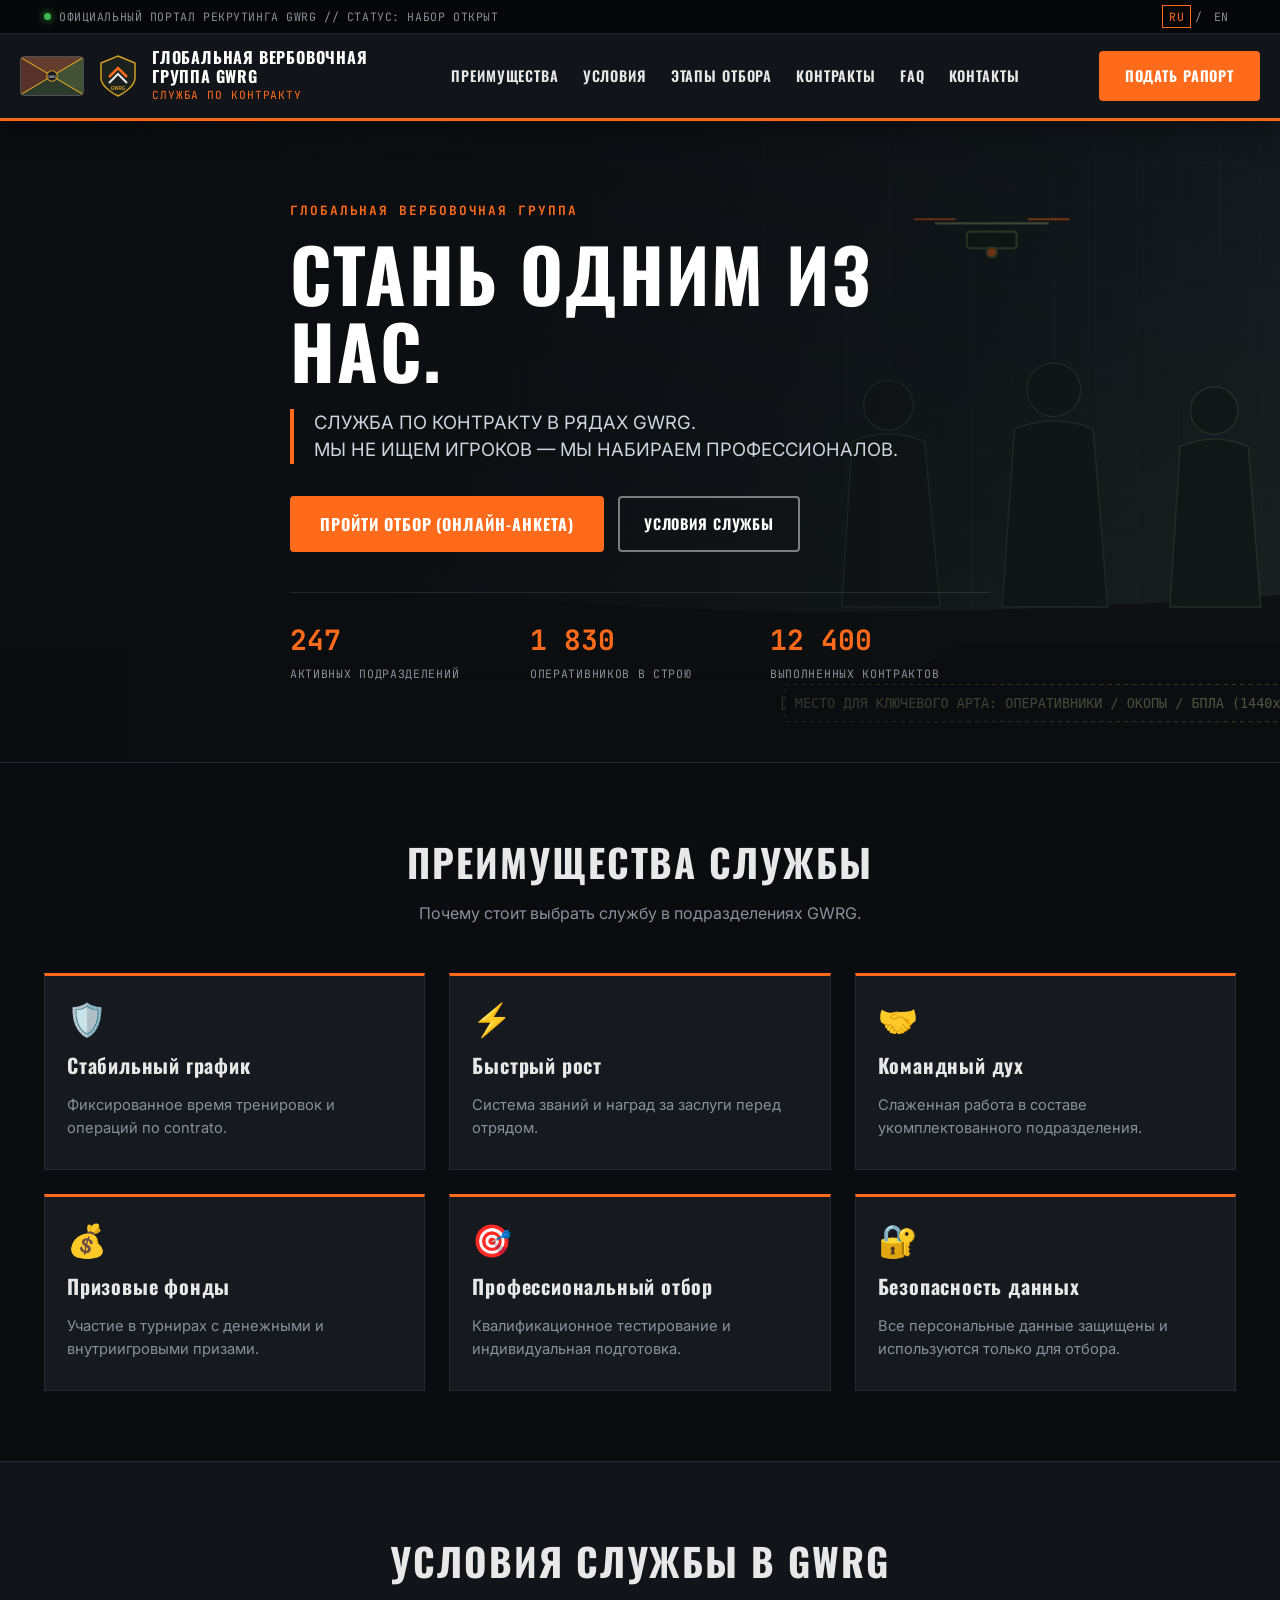
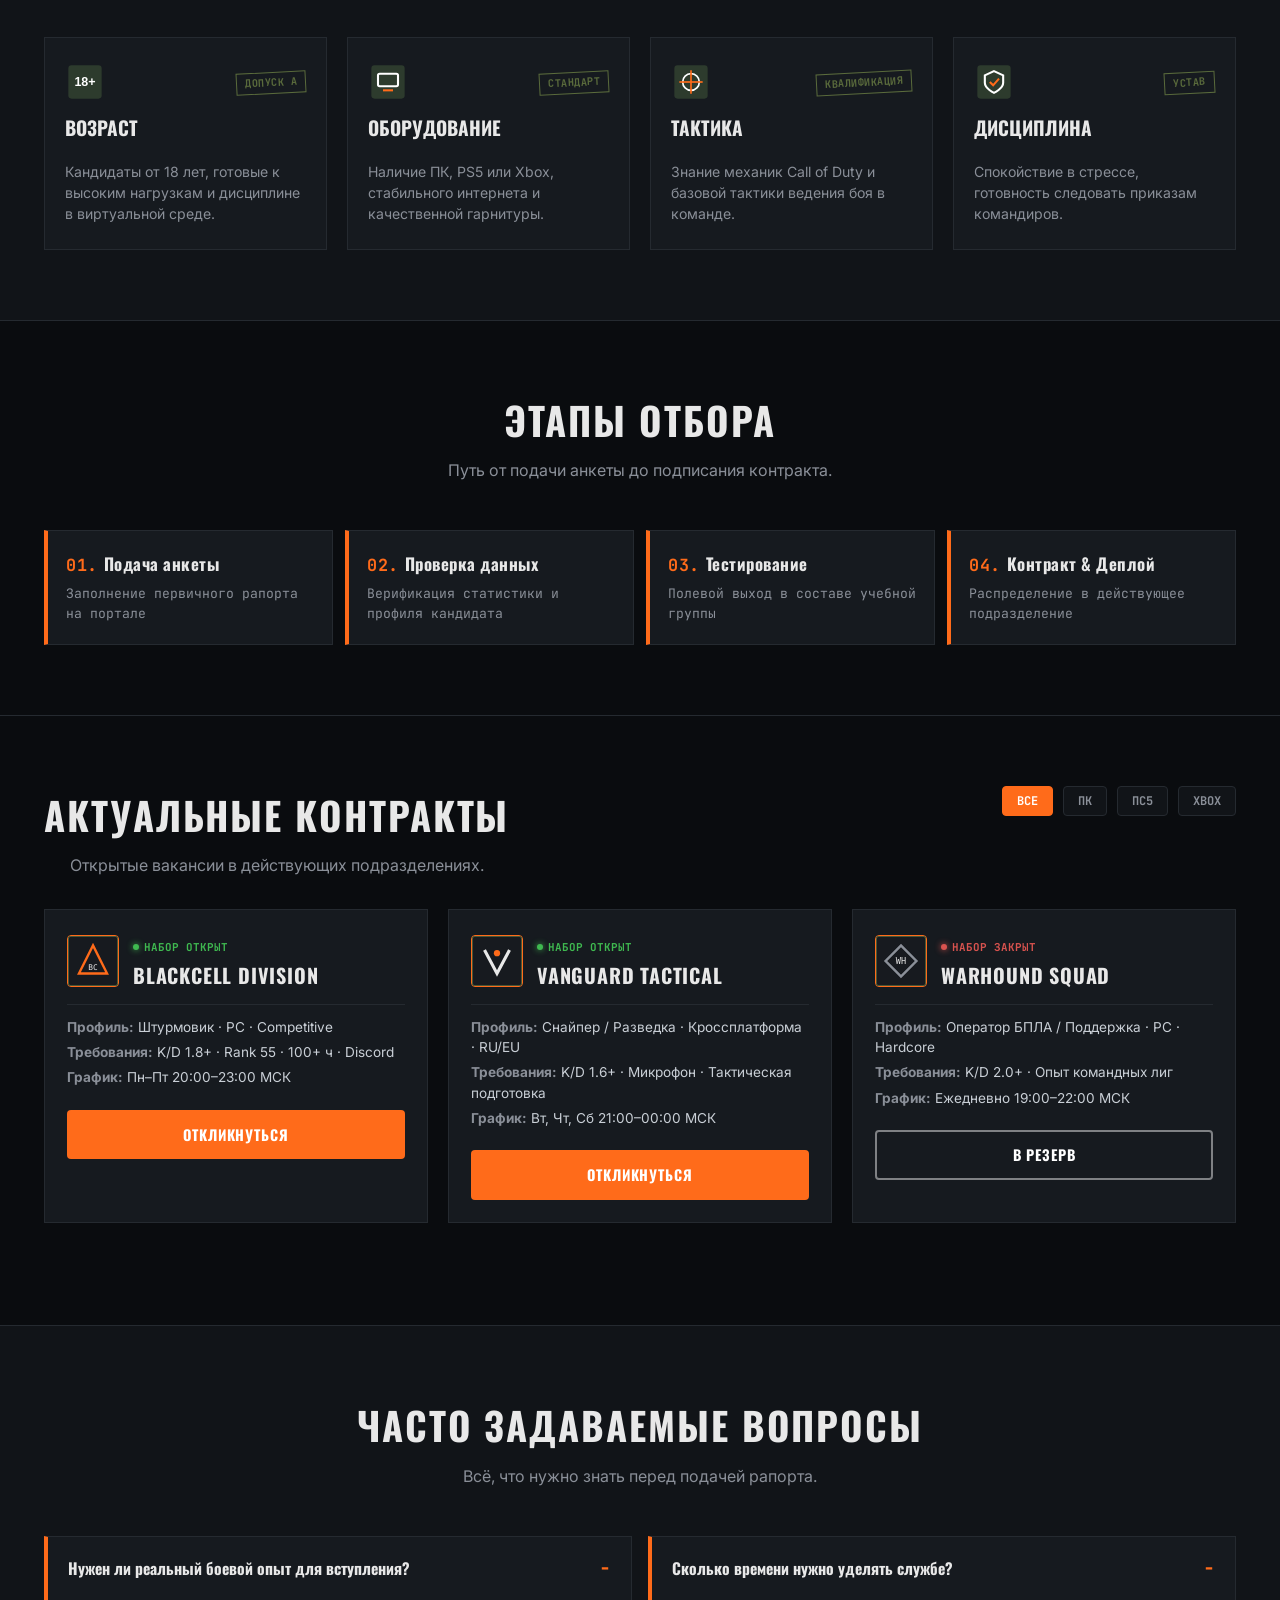
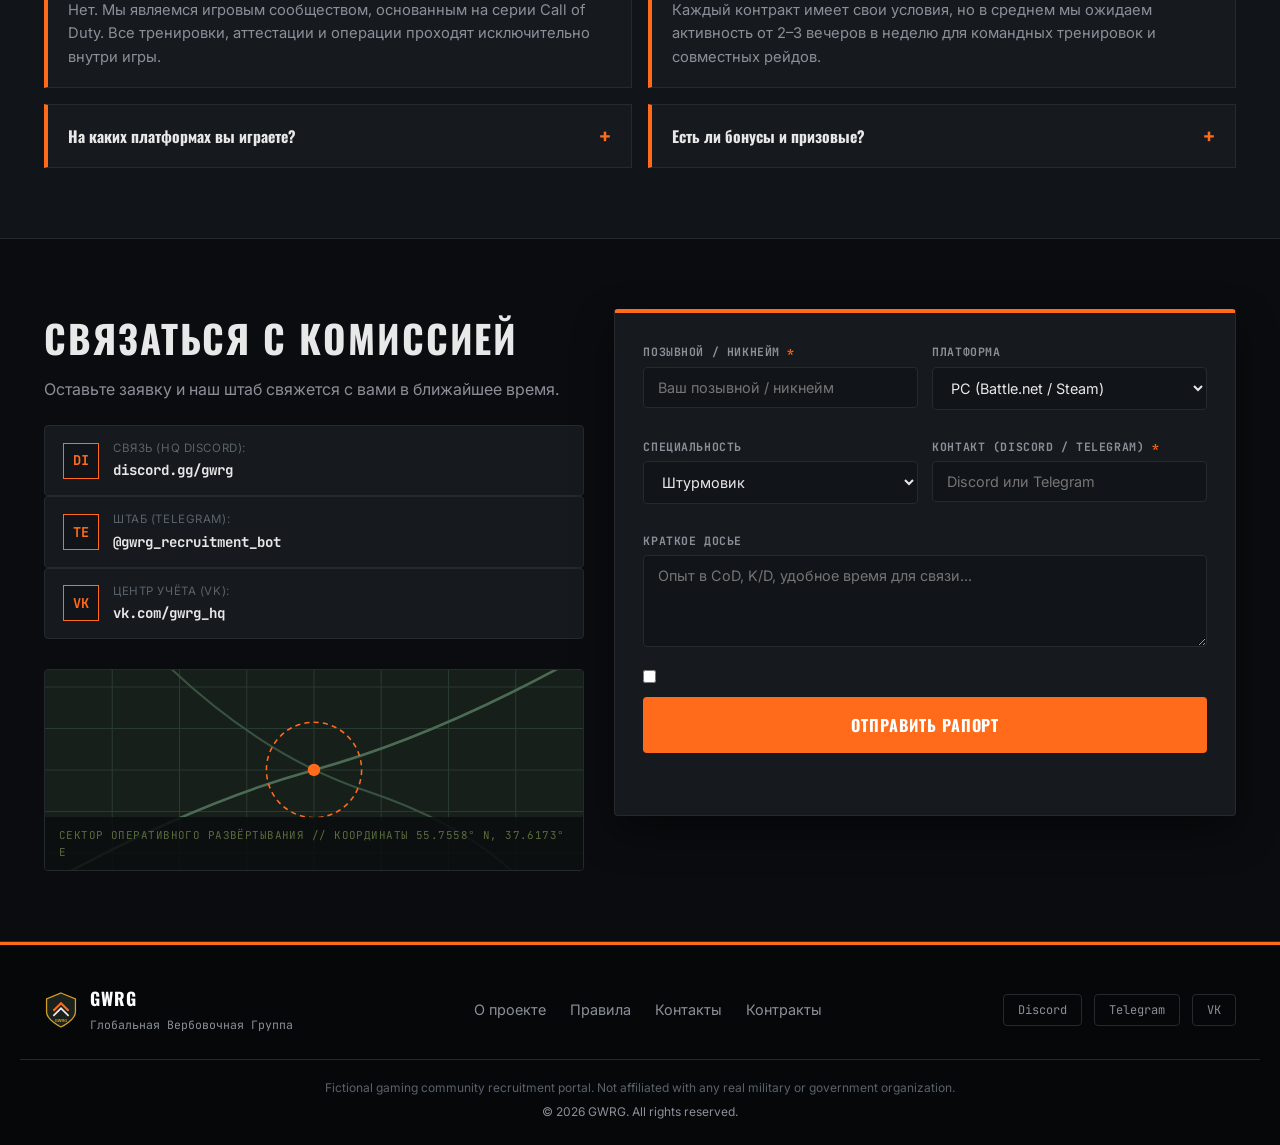
==== commit c1762015: "Complete redesign: modern hybrid dark theme, new content structure, full Decap CMS config with all e" ====
--- a/index.html
+++ b/index.html
@@ -3,175 +3,196 @@
 <head>
   <meta charset="UTF-8">
   <meta name="viewport" content="width=device-width, initial-scale=1.0">
-  <title>GWRG — Глобальная Вербовочная Группа</title>
-  <meta name="description" content="Официальный портал набора в игровые подразделения GWRG.">
+  <title id="meta-title">GWRG — Глобальная Вербовочная Группа</title>
+  <meta name="description" id="meta-desc" content="Официальный портал набора в игровые подразделения GWRG.">
   <link rel="preconnect" href="https://fonts.googleapis.com">
   <link rel="preconnect" href="https://fonts.gstatic.com" crossorigin>
-  <link href="https://fonts.googleapis.com/css2?family=Inter:wght@400;500;600;700&family=JetBrains+Mono:wght@500;700&family=Oswald:wght@600;700&display=swap" rel="stylesheet">
+  <link href="https://fonts.googleapis.com/css2?family=Inter:wght@400;500;600;700&family=JetBrains+Mono:wght@500;700&family=Oswald:wght@500;600;700&display=swap" rel="stylesheet">
   <link rel="stylesheet" href="styles.css">
 </head>
 <body>
 
-  <!-- Official Top Strip -->
-  <div class="top-official-bar">
-    <div class="container">
-      <div class="official-badge">
-        <span class="official-dot"></span>
-        <span>ОФИЦИАЛЬНЫЙ ПОРТАЛ РЕКРУТИНГА СООБЩЕСТВА GWRG // СТАТУС: НАБОР ОТКРЫТ</span>
-      </div>
-      <div class="lang-switcher">
-        <span id="lang-active" class="active">RU</span>
+  <div class="top-strip">
+    <div class="container top-inner">
+      <div class="status-badge">
+        <span class="dot"></span>
+        <span id="top-status-text">ОФИЦИАЛЬНЫЙ ПОРТАЛ РЕКРУТИНГА GWRG // СТАТУС: НАБОР ОТКРЫТ</span>
+      </div>
+      <div class="top-lang">
+        <span id="top-lang-active" class="lang-btn active">RU</span>
         <span>/</span>
-        <a id="lang-alt" href="#">EN</a>
+        <a id="top-lang-alt" class="lang-btn" href="#">EN</a>
       </div>
     </div>
   </div>
 
-  <!-- Header -->
   <header class="site-header">
     <div class="container header-inner">
       <a href="#" class="brand-block">
         <img id="header-flag" class="brand-flag" src="assets/img/flag-placeholder.svg" alt="Флаг GWRG">
-        <img id="header-emblem" class="brand-emblem" src="assets/img/emblem-placeholder.svg" alt="Герб GWRG">
+        <img id="header-emblem" class="brand-emblem" src="assets/img/emblem-placeholder.svg" alt="Эмблема GWRG">
         <div class="brand-titles">
           <span id="header-org-title" class="brand-title">ГЛОБАЛЬНАЯ ВЕРБОВОЧНАЯ ГРУППА GWRG</span>
           <span id="header-org-subtitle" class="brand-subtitle">СЛУЖБА ПО КОНТРАКТУ</span>
         </div>
       </a>
-
-      <nav id="main-nav" class="main-nav" aria-label="Основная навигация"></nav>
-
+      <nav class="main-nav" id="main-nav">
+        <ul id="nav-list" class="nav-list"></ul>
+      </nav>
       <div class="header-actions">
-        <a id="header-cta" href="#contacts" class="btn btn-olive">ПОДАТЬ РАПОРТ</a>
-        <button id="burger-btn" class="burger-btn" type="button" aria-label="Меню">☰</button>
+        <a id="header-cta" class="btn btn-primary" href="#apply">ПОДАТЬ РАПОРТ</a>
+        <button class="burger" id="burger-btn" aria-label="Меню">
+          <span class="burger-line"></span>
+          <span class="burger-line"></span>
+          <span class="burger-line"></span>
+        </button>
       </div>
     </div>
   </header>
 
   <main>
-    <!-- Hero Section -->
-    <section class="hero-section">
-      <img id="hero-bg" class="hero-bg" src="assets/img/hero-placeholder.svg" alt="Оперативники GWRG">
-      <div class="hero-overlay"></div>
+
+    <section class="hero" id="hero">
+      <div class="hero-bg-wrap">
+        <img id="hero-bg" class="hero-bg" src="assets/img/hero-placeholder.svg" alt="Герой GWRG">
+        <div class="hero-gradient"></div>
+      </div>
       <div class="container hero-content">
-        <h1 id="hero-headline" class="hero-headline">СТАНЬ ОДНИМ ИЗ НАС.</h1>
-        <p id="hero-subheadline" class="hero-subheadline"></p>
-        <div class="hero-buttons">
-          <a id="hero-btn-primary" href="#contacts" class="btn btn-orange">ПРОЙТИ ОТБОР</a>
-          <a id="hero-btn-secondary" href="#conditions" class="btn btn-outline">УСЛОВИЯ</a>
-        </div>
-        <div id="hero-metrics" class="hero-metrics"></div>
-      </div>
-    </section>
-
-    <!-- Conditions & Stages Section -->
-    <section id="conditions" class="section-light">
-      <img id="conditions-map-bg" class="section-map-bg" src="assets/img/map-bg-placeholder.svg" alt="">
-      <div class="container">
-        <div class="section-header-center">
-          <h2 id="conditions-title" class="section-title">УСЛОВИЯ СЛУЖБЫ В GWRG</h2>
-          <p id="conditions-subtitle" class="section-subtitle"></p>
-        </div>
-
-        <div id="conditions-grid" class="conditions-grid"></div>
-
-        <div id="stages" class="stages-block">
-          <h3 id="stages-title" class="stages-heading">ЭТАПЫ ОТБОРА</h3>
-          <div id="stages-bar" class="stages-bar"></div>
-        </div>
-      </div>
-    </section>
-
-    <!-- Contracts Section -->
-    <section id="contracts" class="section-dark">
-      <div class="container">
-        <div class="section-header-center">
-          <h2 id="contracts-title" class="section-title">АКТУАЛЬНЫЕ КОНТРАКТЫ</h2>
-          <p id="contracts-subtitle" class="section-subtitle"></p>
-        </div>
-        <div id="contracts-list" class="contracts-list"></div>
-      </div>
-    </section>
-
-    <!-- FAQ Section -->
-    <section id="faq" class="section-faq">
-      <div class="container">
-        <div class="section-header-center">
-          <h2 id="faq-title" class="section-title">ЧАСТО ЗАДАВАЕМЫЕ ВОПРОСЫ (FAQ)</h2>
-        </div>
-        <div id="faq-grid" class="faq-grid"></div>
-      </div>
-    </section>
-
-    <!-- HQ & Contacts Section -->
-    <section id="contacts" class="section-contacts">
-      <div class="container">
-        <div class="section-header-center">
-          <h2 id="contacts-title" class="section-title">ШТАБ-КВАРТИРА И СВЯЗЬ</h2>
-          <p id="contacts-subtitle" class="section-subtitle"></p>
-        </div>
-
-        <div class="hq-grid">
-          <div class="hq-channels-card">
-            <div>
-              <h3 id="channels-title" class="hq-card-title">СЕКТОРЫ СВЯЗИ</h3>
-              <div id="channel-list" class="channel-list"></div>
+        <span class="hero-kicker" id="hero-kicker">ГЛОБАЛЬНАЯ ВЕРБОВОЧНАЯ ГРУППА</span>
+        <h1 class="hero-title" id="hero-title">СТАНЬ ОДНИМ ИЗ НАС.</h1>
+        <p class="hero-sub" id="hero-sub"></p>
+        <div class="hero-cta">
+          <a id="hero-btn-primary" class="btn btn-primary btn-large" href="#apply">ПРОЙТИ ОТБОР</a>
+          <a id="hero-btn-secondary" class="btn btn-ghost" href="#conditions">УСЛОВИЯ</a>
+        </div>
+        <div class="hero-stats" id="hero-stats"></div>
+      </div>
+    </section>
+
+    <section class="section section-bg-dark" id="benefits">
+      <div class="container">
+        <div class="section-head">
+          <h2 class="section-title" id="benefits-title">ПРЕИМУЩЕСТВА СЛУЖБЫ</h2>
+          <p class="section-desc" id="benefits-desc"></p>
+        </div>
+        <div class="benefits-grid" id="benefits-grid"></div>
+      </div>
+    </section>
+
+    <section class="section section-bg-light" id="conditions">
+      <div class="container">
+        <div class="section-head">
+          <h2 class="section-title" id="conditions-title">УСЛОВИЯ СЛУЖБЫ В GWRG</h2>
+          <p class="section-desc" id="conditions-desc"></p>
+        </div>
+        <div class="conditions-grid" id="conditions-grid"></div>
+      </div>
+    </section>
+
+    <section class="section section-bg-dark" id="stages">
+      <div class="container">
+        <div class="section-head">
+          <h2 class="section-title" id="stages-title">ЭТАПЫ ОТБОРА</h2>
+          <p class="section-desc" id="stages-desc"></p>
+        </div>
+        <div class="stages-track" id="stages-track"></div>
+      </div>
+    </section>
+
+    <section class="section section-bg-dark" id="contracts">
+      <div class="container">
+        <div class="section-head contracts-head">
+          <div>
+            <h2 class="section-title" id="contracts-title">АКТУАЛЬНЫЕ КОНТРАКТЫ</h2>
+            <p class="section-desc" id="contracts-desc"></p>
+          </div>
+          <div class="contract-filters" id="contract-filters"></div>
+        </div>
+        <div class="contracts-grid" id="contracts-grid"></div>
+        <div class="contracts-loadmore" id="contracts-loadmore"></div>
+      </div>
+    </section>
+
+    <section class="section section-bg-light" id="faq">
+      <div class="container">
+        <div class="section-head">
+          <h2 class="section-title" id="faq-title">ЧАСТО ЗАДАВАЕМЫЕ ВОПРОСЫ</h2>
+          <p class="section-desc" id="faq-desc"></p>
+        </div>
+        <div class="faq-grid" id="faq-grid"></div>
+      </div>
+    </section>
+
+    <section class="section section-bg-dark" id="apply">
+      <div class="container">
+        <div class="apply-inner">
+          <div class="apply-info">
+            <div class="apply-info-top">
+              <h2 class="section-title" id="apply-title">СВЯЗАТЬСЯ С КОМИССИЕЙ</h2>
+              <p class="section-desc" id="apply-desc"></p>
+            </div>
+            <div class="apply-channels" id="apply-channels"></div>
+            <div class="apply-map-wrap">
+              <img id="apply-map" class="apply-map" src="assets/img/sector-map-placeholder.svg" alt="Карта сектора">
+              <span class="map-caption" id="apply-map-caption"></span>
             </div>
           </div>
-
-          <div class="hq-map-card">
-            <img id="hq-map-img" src="assets/img/sector-map-placeholder.svg" alt="Карта сектора">
-            <div id="hq-map-caption" class="hq-map-caption"></div>
-          </div>
-
-          <div class="hq-form-card">
-            <h3 id="form-title" class="hq-card-title">СВЯЗАТЬСЯ С КОМИССИЕЙ</h3>
-            <form id="recruitment-form">
-              <div class="form-group">
-                <input id="field-callsign" class="form-control" type="text" required placeholder="Позывной *">
+          <div class="apply-form-wrap">
+            <form id="recruitment-form" class="recruitment-form">
+              <div class="form-row">
+                <div class="form-group">
+                  <label class="form-label" id="label-callsign">Позывной / Никнейм <span class="req">*</span></label>
+                  <input id="field-callsign" class="form-control" type="text" required placeholder="Ваш позывной">
+                </div>
+                <div class="form-group">
+                  <label class="form-label" id="label-platform">Платформа</label>
+                  <select id="field-platform" class="form-control"></select>
+                </div>
               </div>
               <div class="form-row">
-                <select id="field-platform" class="form-control" aria-label="Платформа"></select>
-                <select id="field-specialty" class="form-control" aria-label="Специальность"></select>
+                <div class="form-group">
+                  <label class="form-label" id="label-specialty">Специальность</label>
+                  <select id="field-specialty" class="form-control"></select>
+                </div>
+                <div class="form-group">
+                  <label class="form-label" id="label-contact">Контакт (Discord / Telegram) <span class="req">*</span></label>
+                  <input id="field-contact" class="form-control" type="text" required placeholder="example#1234 или @username">
+                </div>
               </div>
               <div class="form-group">
-                <input id="field-contact" class="form-control" type="text" required placeholder="Discord / Telegram *">
-              </div>
-              <div class="form-group">
-                <textarea id="field-message" class="form-control" placeholder="Краткое досье..."></textarea>
+                <label class="form-label" id="label-message">Краткое досье</label>
+                <textarea id="field-message" class="form-control" rows="4" placeholder="Опыт в CoD, K/D, удобное время для связи..."></textarea>
               </div>
               <label class="form-check">
-                <input type="checkbox" required checked>
-                <span id="form-consent-label">Подтверждаю ознакомление с правилами сообщества.</span>
+                <input type="checkbox" required>
+                <span id="check-consent"></span>
               </label>
-              <button id="form-submit-btn" type="submit" class="btn btn-orange" style="width: 100%;">ОТПРАВИТЬ РАПОРТ</button>
-              <div id="form-status" class="form-status"></div>
+              <button type="submit" class="btn btn-primary btn-large btn-block" id="form-submit-btn">ОТПРАВИТЬ РАПОРТ</button>
+              <div class="form-status" id="form-status"></div>
             </form>
           </div>
         </div>
       </div>
     </section>
+
   </main>
 
-  <!-- Footer -->
   <footer class="site-footer">
-    <div class="container">
-      <div class="footer-top">
-        <div class="footer-brand">
-          <img id="footer-emblem" src="assets/img/emblem-placeholder.svg" alt="GWRG">
-          <div>
-            <strong id="footer-brand-name">GWRG</strong>
-            <span id="footer-brand-sub">Глобальная Вербовочная Группа</span>
-          </div>
-        </div>
-
-        <div id="footer-links" class="footer-links"></div>
-        <div id="footer-socials" class="footer-socials"></div>
-      </div>
-
-      <div class="footer-bottom">
-        <p id="footer-disclaimer" class="disclaimer-line"></p>
-        <p id="footer-copyright"></p>
+    <div class="container footer-inner">
+      <div class="footer-brand">
+        <img id="footer-emblem" class="footer-emblem" src="assets/img/emblem-placeholder.svg" alt="GWRG">
+        <div>
+          <strong id="footer-brand-name">GWRG</strong>
+          <span id="footer-brand-sub"></span>
+        </div>
+      </div>
+      <nav class="footer-nav" id="footer-nav"></nav>
+      <div class="footer-socials" id="footer-socials"></div>
+    </div>
+    <div class="footer-bottom">
+      <div class="container">
+        <p class="disclaimer" id="footer-disclaimer"></p>
+        <p class="copyright" id="footer-copyright"></p>
       </div>
     </div>
   </footer>
--- a/styles.css
+++ b/styles.css
@@ -1,26 +1,27 @@
+/* GWRG — Modern Hybrid Dark Theme */
+/* Цветовая палитра: тёмный графит + сигнал-оранжевый акцент */
 :root {
-  --bg-dark: #0f1115;
-  --bg-panel: #171a1f;
-  --bg-card-dark: #1f2329;
+  --bg-dark: #0a0c0f;
+  --bg-panel: #111418;
+  --bg-card: #161a1f;
+  --bg-card-hover: #1c2127;
   --bg-light: #eef0ec;
-  --bg-card-light: #ffffff;
-  --olive-dark: #253024;
-  --olive-main: #3e4f38;
-  --olive-accent: #5a6b3c;
-  --orange: #ff6b1a;
-  --orange-hover: #e55a0e;
-  --gold: #d4a024;
-  --text-light: #e8e8e8;
-  --text-muted: #9aa0a6;
-  --text-dark: #181c18;
-  --text-dark-muted: #4e564d;
+  --text-main: #e8e8e8;
+  --text-muted: #8a8f98;
+  --text-dim: #5a626b;
+  --accent-orange: #ff6b1a;
+  --accent-orange-hover: #e55a0e;
+  --accent-olive: #5a6b3c;
+  --border: #252a30;
+  --border-hover: #3a4048;
   --status-open: #3fb950;
   --status-closed: #d9534f;
-  --border-dark: #2d333b;
-  --border-light: #cfd5cb;
   --font-head: 'Oswald', 'Arial Narrow', sans-serif;
   --font-body: 'Inter', -apple-system, BlinkMacSystemFont, 'Segoe UI', Roboto, sans-serif;
   --font-mono: 'JetBrains Mono', 'Courier New', monospace;
+  --radius: 4px;
+  --shadow: 0 8px 24px rgba(0, 0, 0, 0.35);
+  --shadow-lg: 0 16px 40px rgba(0, 0, 0, 0.45);
 }
 
 *, *::before, *::after {
@@ -37,9 +38,10 @@
 body {
   font-family: var(--font-body);
   background-color: var(--bg-dark);
-  color: var(--text-light);
+  color: var(--text-main);
   line-height: 1.5;
   -webkit-font-smoothing: antialiased;
+  overflow-x: hidden;
 }
 
 img {
@@ -59,56 +61,74 @@
   padding: 0 24px;
 }
 
-/* Official Top Strip (Legion style) */
-.top-official-bar {
-  background-color: #0a0c0e;
-  border-bottom: 1px solid #22272c;
-  font-family: var(--font-mono);
-  font-size: 0.75rem;
-  color: var(--text-muted);
-  padding: 6px 0;
-}
-
-.top-official-bar .container {
+/* ===== Top Strip ===== */
+.top-strip {
+  background-color: #060709;
+  border-bottom: 1px solid var(--border);
+  font-family: var(--font-mono);
+  font-size: 0.72rem;
+  color: var(--text-muted);
+  padding: 5px 0;
+  letter-spacing: 0.05em;
+}
+
+.top-inner {
   display: flex;
   justify-content: space-between;
   align-items: center;
 }
 
-.official-badge {
+.status-badge {
   display: flex;
   align-items: center;
   gap: 8px;
-  letter-spacing: 0.06em;
-  text-transform: uppercase;
-}
-
-.official-dot {
-  width: 8px;
-  height: 8px;
+}
+
+.dot {
+  width: 7px;
+  height: 7px;
   background-color: var(--status-open);
   border-radius: 50%;
-  display: inline-block;
-}
-
-.lang-switcher {
-  display: flex;
-  gap: 8px;
-  font-weight: 700;
-}
-
-.lang-switcher span.active {
-  color: var(--orange);
-}
-
-/* Main Header */
+  box-shadow: 0 0 8px var(--status-open);
+  animation: blink 2s infinite;
+}
+
+@keyframes blink {
+  0%, 100% { opacity: 1; }
+  50% { opacity: 0.4; }
+}
+
+.top-lang {
+  display: flex;
+  align-items: center;
+  gap: 4px;
+}
+
+.lang-btn {
+  color: var(--text-muted);
+  cursor: pointer;
+  padding: 2px 6px;
+  border: 1px solid transparent;
+  transition: all 0.2s;
+}
+
+.lang-btn.active {
+  color: var(--accent-orange);
+  border-color: var(--accent-orange);
+}
+
+.lang-btn:hover {
+  color: var(--text-main);
+}
+
+/* ===== Header ===== */
 .site-header {
-  background-color: var(--olive-dark);
-  border-bottom: 3px solid var(--orange);
+  background-color: var(--bg-panel);
+  border-bottom: 3px solid var(--accent-orange);
   position: sticky;
   top: 0;
-  z-index: 100;
-  box-shadow: 0 4px 20px rgba(0, 0, 0, 0.45);
+  z-index: 1000;
+  box-shadow: var(--shadow);
 }
 
 .header-inner {
@@ -116,7 +136,7 @@
   align-items: center;
   justify-content: space-between;
   gap: 20px;
-  padding: 12px 0;
+  padding: 14px 0;
 }
 
 .brand-block {
@@ -126,15 +146,16 @@
 }
 
 .brand-flag {
-  width: 68px;
-  height: 42px;
+  width: 64px;
+  height: 40px;
   object-fit: cover;
   border: 1px solid rgba(255, 255, 255, 0.25);
+  border-radius: var(--radius);
 }
 
 .brand-emblem {
-  width: 44px;
-  height: 48px;
+  width: 40px;
+  height: 44px;
   object-fit: contain;
 }
 
@@ -145,18 +166,18 @@
 
 .brand-title {
   font-family: var(--font-head);
-  font-size: 1.05rem;
-  font-weight: 700;
-  letter-spacing: 0.04em;
+  font-size: 1rem;
+  font-weight: 700;
+  letter-spacing: 0.05em;
   line-height: 1.15;
   color: #ffffff;
-  max-width: 240px;
+  max-width: 220px;
 }
 
 .brand-subtitle {
   font-family: var(--font-mono);
-  font-size: 0.72rem;
-  color: var(--gold);
+  font-size: 0.7rem;
+  color: var(--accent-orange);
   letter-spacing: 0.08em;
   margin-top: 2px;
 }
@@ -164,21 +185,27 @@
 .main-nav {
   display: flex;
   align-items: center;
-  gap: 22px;
+  gap: 24px;
+}
+
+.nav-list {
+  display: flex;
+  gap: 24px;
+  list-style: none;
 }
 
 .main-nav a {
   font-family: var(--font-head);
-  font-size: 0.95rem;
+  font-size: 0.9rem;
   font-weight: 600;
   letter-spacing: 0.06em;
-  color: #e8e8e8;
+  color: var(--text-main);
+  white-space: nowrap;
   transition: color 0.2s;
-  white-space: nowrap;
 }
 
 .main-nav a:hover {
-  color: var(--orange);
+  color: var(--accent-orange);
 }
 
 .header-actions {
@@ -196,269 +223,325 @@
   font-weight: 700;
   letter-spacing: 0.06em;
   text-transform: uppercase;
-  padding: 11px 22px;
-  border-radius: 2px;
+  border-radius: var(--radius);
   border: 2px solid transparent;
   cursor: pointer;
   transition: all 0.2s ease;
-  font-size: 0.95rem;
-}
-
-.btn-orange {
-  background-color: var(--orange);
+  font-size: 0.9rem;
+}
+
+.btn-primary {
+  background-color: var(--accent-orange);
   color: #ffffff;
-}
-
-.btn-orange:hover {
-  background-color: var(--orange-hover);
-}
-
-.btn-olive {
-  background-color: var(--olive-main);
-  border-color: var(--olive-accent);
-  color: #ffffff;
-}
-
-.btn-olive:hover {
-  background-color: var(--olive-accent);
-}
-
-.btn-outline {
-  background-color: rgba(15, 17, 21, 0.7);
+  padding: 12px 24px;
+}
+
+.btn-primary:hover {
+  background-color: var(--accent-orange-hover);
+  transform: translateY(-1px);
+  box-shadow: 0 4px 12px rgba(255, 107, 26, 0.35);
+}
+
+.btn-ghost {
+  background: transparent;
   border-color: rgba(255, 255, 255, 0.45);
   color: #ffffff;
-}
-
-.btn-outline:hover {
-  border-color: var(--orange);
-  color: var(--orange);
-}
-
-.burger-btn {
+  padding: 12px 24px;
+}
+
+.btn-ghost:hover {
+  border-color: var(--accent-orange);
+  color: var(--accent-orange);
+}
+
+.btn-large {
+  font-size: 1rem;
+  padding: 14px 28px;
+}
+
+.btn-block {
+  width: 100%;
+}
+
+.burger {
   display: none;
   background: none;
   border: 1px solid rgba(255, 255, 255, 0.3);
   color: #fff;
   padding: 6px 10px;
-  font-size: 1.25rem;
   cursor: pointer;
-}
-
-/* Hero Section */
-.hero-section {
+  gap: 4px;
+  flex-direction: column;
+  justify-content: center;
+}
+
+.burger-line {
+  width: 20px;
+  height: 2px;
+  background-color: currentColor;
+  border-radius: 1px;
+}
+
+/* ===== Sections ===== */
+.section {
+  padding: 70px 0;
+  border-bottom: 1px solid var(--border);
+}
+
+.section-bg-dark {
+  background-color: var(--bg-dark);
+}
+
+.section-bg-light {
+  background-color: var(--bg-panel);
+}
+
+.section-head {
+  text-align: center;
+  margin-bottom: 48px;
+}
+
+.section-title {
+  font-family: var(--font-head);
+  font-size: clamp(1.8rem, 3vw, 2.5rem);
+  font-weight: 700;
+  letter-spacing: 0.05em;
+  text-transform: uppercase;
+  margin-bottom: 10px;
+  color: var(--text-main);
+}
+
+.section-desc {
+  font-size: 1rem;
+  color: var(--text-muted);
+  max-width: 600px;
+  margin: 0 auto;
+}
+
+/* ===== Hero ===== */
+.hero {
   position: relative;
-  min-height: 560px;
-  display: flex;
-  align-items: center;
-  background-color: #101417;
+  min-height: 600px;
+  display: flex;
+  align-items: center;
+  background-color: #0b0e12;
   overflow: hidden;
-  border-bottom: 1px solid var(--border-dark);
-}
-
-.hero-bg {
+  border-bottom: 1px solid var(--border);
+}
+
+.hero-bg-wrap {
   position: absolute;
   inset: 0;
+  z-index: 1;
+}
+
+.hero-bg {
   width: 100%;
   height: 100%;
   object-fit: cover;
-  z-index: 1;
-}
-
-.hero-overlay {
+  object-position: center;
+}
+
+.hero-gradient {
   position: absolute;
   inset: 0;
-  background: linear-gradient(90deg, rgba(12, 15, 18, 0.94) 0%, rgba(12, 15, 18, 0.78) 52%, rgba(12, 15, 18, 0.35) 100%);
   z-index: 2;
+  background: linear-gradient(90deg,
+    rgba(10, 12, 15, 0.98) 0%,
+    rgba(10, 12, 15, 0.82) 45%,
+    rgba(10, 12, 15, 0.45) 100%);
 }
 
 .hero-content {
   position: relative;
   z-index: 3;
-  padding: 72px 0;
-  max-width: 680px;
-}
-
-.hero-headline {
+  padding: 80px 0;
+  max-width: 700px;
+}
+
+.hero-kicker {
+  font-family: var(--font-mono);
+  font-size: 0.8rem;
+  font-weight: 700;
+  letter-spacing: 0.15em;
+  text-transform: uppercase;
+  color: var(--accent-orange);
+  display: block;
+  margin-bottom: 14px;
+}
+
+.hero-title {
   font-family: var(--font-head);
-  font-size: clamp(2.5rem, 5vw, 4.1rem);
+  font-size: clamp(2.8rem, 6vw, 4.6rem);
   font-weight: 700;
   line-height: 1.05;
   letter-spacing: 0.03em;
   text-transform: uppercase;
   color: #ffffff;
-  margin-bottom: 18px;
-}
-
-.hero-subheadline {
-  font-size: 1.08rem;
+  margin-bottom: 20px;
+}
+
+.hero-sub {
+  font-size: 1.15rem;
   color: #d0d5dd;
   white-space: pre-line;
-  margin-bottom: 30px;
-  border-left: 3px solid var(--orange);
-  padding-left: 16px;
-}
-
-.hero-buttons {
+  margin-bottom: 32px;
+  border-left: 4px solid var(--accent-orange);
+  padding-left: 20px;
+}
+
+.hero-cta {
   display: flex;
   flex-wrap: wrap;
   gap: 14px;
-  margin-bottom: 42px;
-}
-
-.hero-metrics {
+  margin-bottom: 40px;
+}
+
+.hero-stats {
   display: grid;
   grid-template-columns: repeat(3, minmax(0, 1fr));
-  gap: 16px;
-  padding-top: 22px;
-  border-top: 1px solid rgba(255, 255, 255, 0.16);
-}
-
-.metric-item {
+  gap: 20px;
+  padding-top: 26px;
+  border-top: 1px solid rgba(255, 255, 255, 0.1);
+}
+
+.stat-item {
   display: flex;
   flex-direction: column;
-}
-
-.metric-value {
-  font-family: var(--font-mono);
-  font-size: 1.55rem;
-  font-weight: 700;
-  color: var(--orange);
-}
-
-.metric-label {
+  gap: 4px;
+}
+
+.stat-value {
+  font-family: var(--font-mono);
+  font-size: 1.75rem;
+  font-weight: 700;
+  color: var(--accent-orange);
+}
+
+.stat-label {
   font-family: var(--font-mono);
   font-size: 0.72rem;
   color: var(--text-muted);
-  letter-spacing: 0.05em;
-}
-
-/* Light Official Section: Conditions & Stages (Contrast like Legion site) */
-.section-light {
-  position: relative;
-  background-color: var(--bg-light);
-  color: var(--text-dark);
-  padding: 68px 0;
-  overflow: hidden;
-}
-
-.section-map-bg {
-  position: absolute;
-  inset: 0;
-  width: 100%;
-  height: 100%;
-  object-fit: cover;
-  opacity: 0.55;
-  pointer-events: none;
-}
-
-.section-light .container {
-  position: relative;
-  z-index: 2;
-}
-
-.section-header-center {
-  text-align: center;
-  margin-bottom: 40px;
-}
-
-.section-title {
+  letter-spacing: 0.06em;
+  text-transform: uppercase;
+}
+
+/* ===== Benefits Grid ===== */
+.benefits-grid {
+  display: grid;
+  grid-template-columns: repeat(3, minmax(0, 1fr));
+  gap: 24px;
+}
+
+.benefit-card {
+  background-color: var(--bg-card);
+  border: 1px solid var(--border);
+  border-top: 3px solid var(--accent-orange);
+  padding: 28px 22px;
+  display: flex;
+  flex-direction: column;
+  gap: 14px;
+  transition: all 0.2s;
+}
+
+.benefit-card:hover {
+  border-color: var(--accent-orange);
+  background-color: var(--bg-card-hover);
+  transform: translateY(-3px);
+}
+
+.benefit-icon {
+  font-size: 32px;
+  line-height: 1;
+}
+
+.benefit-card h3 {
   font-family: var(--font-head);
-  font-size: clamp(1.85rem, 3vw, 2.5rem);
+  font-size: 1.25rem;
   font-weight: 700;
   letter-spacing: 0.04em;
-  text-transform: uppercase;
-}
-
-.section-subtitle {
-  font-size: 1rem;
-  margin-top: 6px;
-}
-
-.section-light .section-subtitle {
-  color: var(--text-dark-muted);
-}
-
+  color: var(--text-main);
+}
+
+.benefit-card p {
+  font-size: 0.92rem;
+  color: var(--text-muted);
+  line-height: 1.6;
+}
+
+/* ===== Conditions ===== */
 .conditions-grid {
   display: grid;
   grid-template-columns: repeat(4, minmax(0, 1fr));
   gap: 20px;
-  margin-bottom: 54px;
 }
 
 .condition-card {
-  background-color: var(--bg-card-light);
-  border: 1px solid var(--border-light);
-  border-top: 4px solid var(--olive-main);
-  padding: 22px 20px;
-  box-shadow: 0 6px 18px rgba(0, 0, 0, 0.06);
-  position: relative;
+  background-color: var(--bg-card);
+  border: 1px solid var(--border);
+  padding: 24px 20px;
+  display: flex;
+  flex-direction: column;
+  gap: 12px;
+  transition: border-color 0.2s;
+}
+
+.condition-card:hover {
+  border-color: var(--accent-orange);
 }
 
 .condition-top {
   display: flex;
   justify-content: space-between;
   align-items: center;
-  margin-bottom: 14px;
 }
 
 .condition-icon {
-  width: 44px;
-  height: 44px;
+  width: 40px;
+  height: 40px;
 }
 
 .condition-stamp {
   font-family: var(--font-mono);
-  font-size: 0.68rem;
-  font-weight: 700;
-  color: var(--olive-main);
-  border: 1.5px solid var(--olive-main);
-  padding: 2px 7px;
+  font-size: 0.65rem;
+  font-weight: 700;
+  color: var(--accent-olive);
+  border: 1.5px solid var(--accent-olive);
+  padding: 2px 8px;
   text-transform: uppercase;
+  letter-spacing: 0.05em;
   transform: rotate(-3deg);
 }
 
-.condition-title {
+.condition-card h3 {
   font-family: var(--font-head);
   font-size: 1.2rem;
   font-weight: 700;
-  margin-bottom: 8px;
-  color: var(--text-dark);
-}
-
-.condition-desc {
-  font-size: 0.9rem;
-  color: var(--text-dark-muted);
-  line-height: 1.45;
-}
-
-/* Stages Chevron Bar */
-.stages-block {
-  margin-top: 20px;
-}
-
-.stages-heading {
-  font-family: var(--font-head);
-  font-size: 1.65rem;
-  text-align: center;
-  text-transform: uppercase;
-  margin-bottom: 22px;
-  letter-spacing: 0.04em;
-}
-
-.stages-bar {
+  margin-bottom: 6px;
+  color: var(--text-main);
+}
+
+.condition-card p {
+  font-size: 0.88rem;
+  color: var(--text-muted);
+  line-height: 1.5;
+}
+
+/* ===== Stages ===== */
+.stages-track {
   display: grid;
   grid-template-columns: repeat(4, minmax(0, 1fr));
   gap: 12px;
 }
 
 .stage-step {
-  background-color: var(--olive-dark);
-  color: #ffffff;
-  padding: 16px 18px;
-  border-left: 4px solid var(--orange);
+  background-color: var(--bg-card);
+  border: 1px solid var(--border);
+  border-left: 4px solid var(--accent-orange);
+  padding: 20px 18px;
   display: flex;
   flex-direction: column;
-  gap: 4px;
+  gap: 6px;
 }
 
 .stage-head {
@@ -469,43 +552,74 @@
 }
 
 .stage-head span {
-  color: var(--orange);
+  color: var(--accent-orange);
   font-family: var(--font-mono);
   margin-right: 6px;
 }
 
 .stage-detail {
   font-size: 0.82rem;
-  color: #c2c8c1;
-}
-
-/* Contracts Section (Dark Tactical) */
-.section-dark {
-  background-color: var(--bg-dark);
-  color: var(--text-light);
-  padding: 68px 0;
-  border-top: 1px solid var(--border-dark);
-  border-bottom: 1px solid var(--border-dark);
-}
-
-.section-dark .section-subtitle {
-  color: var(--text-muted);
-}
-
-.contracts-list {
+  color: var(--text-muted);
+  font-family: var(--font-mono);
+}
+
+/* ===== Contracts ===== */
+.contracts-head {
+  display: flex;
+  justify-content: space-between;
+  align-items: flex-start;
+  gap: 24px;
+  margin-bottom: 32px;
+}
+
+.contract-filters {
+  display: flex;
+  gap: 10px;
+  flex-wrap: wrap;
+}
+
+.filter-chip {
+  font-family: var(--font-mono);
+  font-size: 0.75rem;
+  font-weight: 700;
+  color: var(--text-muted);
+  background-color: var(--bg-panel);
+  border: 1px solid var(--border);
+  padding: 6px 14px;
+  border-radius: var(--radius);
+  cursor: pointer;
+  transition: all 0.2s;
+}
+
+.filter-chip.active {
+  background-color: var(--accent-orange);
+  color: #ffffff;
+  border-color: var(--accent-orange);
+}
+
+.filter-chip:hover {
+  border-color: var(--accent-orange);
+}
+
+.contracts-grid {
   display: grid;
   grid-template-columns: repeat(3, minmax(0, 1fr));
   gap: 20px;
 }
 
 .contract-card {
-  background-color: var(--bg-card-dark);
-  border: 1px solid var(--border-dark);
+  background-color: var(--bg-card);
+  border: 1px solid var(--border);
   padding: 22px;
   display: flex;
   flex-direction: column;
-  justify-content: space-between;
-  gap: 16px;
+  gap: 14px;
+  transition: all 0.2s;
+}
+
+.contract-card:hover {
+  border-color: var(--accent-orange);
+  background-color: var(--bg-card-hover);
 }
 
 .contract-header {
@@ -515,18 +629,24 @@
 }
 
 .contract-logo {
-  width: 54px;
-  height: 54px;
+  width: 52px;
+  height: 52px;
   flex-shrink: 0;
+  border: 1px solid var(--accent-orange);
+  border-radius: var(--radius);
+}
+
+.contract-info {
+  flex: 1;
 }
 
 .contract-status {
   font-family: var(--font-mono);
-  font-size: 0.72rem;
+  font-size: 0.68rem;
   font-weight: 700;
   display: inline-flex;
   align-items: center;
-  gap: 6px;
+  gap: 5px;
   margin-bottom: 4px;
 }
 
@@ -536,36 +656,44 @@
 
 .contract-status.closed {
   color: var(--status-closed);
+}
+
+.contract-status::before {
+  content: "";
+  width: 6px;
+  height: 6px;
+  border-radius: 50%;
+  background-color: currentColor;
+  box-shadow: 0 0 6px currentColor;
 }
 
 .contract-name {
   font-family: var(--font-head);
   font-size: 1.25rem;
+  font-weight: 700;
   letter-spacing: 0.04em;
 }
 
 .contract-meta {
   display: flex;
   flex-direction: column;
-  gap: 6px;
-  font-size: 0.88rem;
+  gap: 5px;
+  font-size: 0.85rem;
   color: #c9cfd6;
-  border-top: 1px solid var(--border-dark);
+  border-top: 1px solid var(--border);
   padding-top: 12px;
 }
 
-.contract-meta span strong {
-  color: var(--text-muted);
-  font-weight: 500;
-}
-
-/* FAQ Section (Light Grey Official Dossier) */
-.section-faq {
-  background-color: #e4e7e1;
-  color: var(--text-dark);
-  padding: 64px 0;
-}
-
+.contract-meta strong {
+  color: var(--text-muted);
+}
+
+.contracts-loadmore {
+  text-align: center;
+  margin-top: 32px;
+}
+
+/* ===== FAQ ===== */
 .faq-grid {
   display: grid;
   grid-template-columns: repeat(2, minmax(0, 1fr));
@@ -573,9 +701,14 @@
 }
 
 .faq-item {
-  background-color: #ffffff;
-  border: 1px solid var(--border-light);
-  border-left: 4px solid var(--olive-main);
+  background-color: var(--bg-card);
+  border: 1px solid var(--border);
+  border-left: 4px solid var(--accent-orange);
+  transition: border-color 0.2s;
+}
+
+.faq-item:hover {
+  border-color: var(--accent-orange-hover);
 }
 
 .faq-question {
@@ -584,223 +717,224 @@
   border: none;
   padding: 18px 20px;
   text-align: left;
-  font-family: var(--font-body);
+  font-family: var(--font-head);
   font-weight: 700;
   font-size: 0.98rem;
-  color: var(--text-dark);
+  color: var(--text-main);
   display: flex;
   justify-content: space-between;
   align-items: center;
   gap: 12px;
   cursor: pointer;
+  transition: color 0.2s;
+}
+
+.faq-question:hover {
+  color: var(--accent-orange);
 }
 
 .faq-toggle {
   font-family: var(--font-mono);
   font-size: 1.25rem;
-  color: var(--orange);
+  color: var(--accent-orange);
   font-weight: 700;
 }
 
 .faq-answer {
   padding: 0 20px 18px;
   font-size: 0.92rem;
-  color: var(--text-dark-muted);
-  line-height: 1.5;
+  color: var(--text-muted);
+  line-height: 1.6;
 }
 
 .faq-item.collapsed .faq-answer {
   display: none;
 }
 
-/* Headquarters & Contacts Section */
-.section-contacts {
-  background-color: #f4f5f2;
-  color: var(--text-dark);
-  padding: 68px 0;
-  border-top: 1px solid var(--border-light);
-}
-
-.hq-grid {
+/* ===== Apply / Contacts ===== */
+.apply-inner {
   display: grid;
-  grid-template-columns: 1fr 1.15fr 1.15fr;
-  gap: 20px;
-  align-items: stretch;
-}
-
-.hq-channels-card {
-  background-color: var(--olive-dark);
-  color: #ffffff;
-  padding: 26px 22px;
-  display: flex;
-  flex-direction: column;
-  justify-content: space-between;
-}
-
-.hq-card-title {
-  font-family: var(--font-head);
-  font-size: 1.35rem;
-  letter-spacing: 0.04em;
-  text-transform: uppercase;
-  margin-bottom: 18px;
-  border-bottom: 1px solid rgba(255, 255, 255, 0.15);
-  padding-bottom: 10px;
-}
-
-.channel-list {
-  display: flex;
-  flex-direction: column;
-  gap: 16px;
+  grid-template-columns: 1fr 1.15fr;
+  gap: 30px;
+  align-items: start;
+}
+
+.apply-info-top {
+  margin-bottom: 24px;
+}
+
+.apply-channels {
+  margin-bottom: 30px;
 }
 
 .channel-item {
   display: flex;
   align-items: center;
-  gap: 12px;
-  padding: 10px 12px;
-  background-color: rgba(0, 0, 0, 0.25);
-  border: 1px solid rgba(255, 255, 255, 0.1);
+  gap: 14px;
+  padding: 14px 18px;
+  background-color: var(--bg-card);
+  border: 1px solid var(--border);
+  border-radius: var(--radius);
   transition: border-color 0.2s;
 }
 
 .channel-item:hover {
-  border-color: var(--orange);
+  border-color: var(--accent-orange);
 }
 
 .channel-badge {
-  width: 34px;
-  height: 34px;
-  background-color: var(--olive-main);
+  width: 36px;
+  height: 36px;
+  background-color: var(--bg-panel);
+  border: 1px solid var(--accent-orange);
+  color: var(--accent-orange);
   display: flex;
   align-items: center;
   justify-content: center;
   font-family: var(--font-mono);
   font-weight: 700;
-  font-size: 0.8rem;
-  color: var(--orange);
+  font-size: 0.85rem;
   flex-shrink: 0;
 }
 
 .channel-text small {
   display: block;
-  font-size: 0.75rem;
-  color: #b4bcb3;
+  font-size: 0.72rem;
+  color: var(--text-dim);
+  text-transform: uppercase;
+  letter-spacing: 0.05em;
 }
 
 .channel-text strong {
   font-family: var(--font-mono);
   font-size: 0.88rem;
-  color: #ffffff;
-}
-
-.hq-map-card {
-  background-color: #161f1a;
-  border: 1px solid var(--border-light);
-  display: flex;
-  flex-direction: column;
-  justify-content: space-between;
+  color: var(--text-main);
+}
+
+.apply-map-wrap {
+  position: relative;
+  background-color: var(--bg-panel);
+  border: 1px solid var(--border);
+  border-radius: var(--radius);
   overflow: hidden;
 }
 
-.hq-map-card img {
+.apply-map {
   width: 100%;
-  height: 100%;
-  min-height: 240px;
+  height: 200px;
   object-fit: cover;
 }
 
-.hq-map-caption {
-  background-color: #101412;
-  color: #8a9a68;
-  font-family: var(--font-mono);
-  font-size: 0.7rem;
+.map-caption {
+  position: absolute;
+  bottom: 0;
+  left: 0;
+  right: 0;
+  background: rgba(10, 12, 15, 0.85);
+  color: var(--accent-olive);
+  font-family: var(--font-mono);
+  font-size: 0.68rem;
   padding: 10px 14px;
   letter-spacing: 0.04em;
 }
 
-.hq-form-card {
-  background-color: #ffffff;
-  border: 1px solid var(--border-light);
-  border-top: 4px solid var(--orange);
-  padding: 26px 24px;
-  box-shadow: 0 8px 24px rgba(0, 0, 0, 0.06);
-}
-
-.hq-form-card .hq-card-title {
-  color: var(--text-dark);
-  border-bottom-color: var(--border-light);
+.recruitment-form {
+  background-color: var(--bg-card);
+  border: 1px solid var(--border);
+  border-top: 4px solid var(--accent-orange);
+  padding: 30px 28px;
+  border-radius: var(--radius);
+  box-shadow: var(--shadow-lg);
 }
 
 .form-row {
   display: grid;
   grid-template-columns: 1fr 1fr;
-  gap: 10px;
-  margin-bottom: 10px;
+  gap: 14px;
+  margin-bottom: 14px;
 }
 
 .form-group {
-  margin-bottom: 10px;
+  margin-bottom: 14px;
+}
+
+.form-label {
+  display: block;
+  font-family: var(--font-mono);
+  font-size: 0.72rem;
+  font-weight: 700;
+  color: var(--text-muted);
+  margin-bottom: 6px;
+  letter-spacing: 0.05em;
+  text-transform: uppercase;
 }
 
 .form-control {
   width: 100%;
-  padding: 10px 12px;
-  border: 1px solid #bfc6bb;
-  background-color: #f9faf8;
+  padding: 11px 14px;
+  border: 1px solid var(--border);
+  background-color: var(--bg-panel);
+  color: var(--text-main);
   font-family: var(--font-body);
   font-size: 0.9rem;
-  color: var(--text-dark);
-  border-radius: 2px;
+  border-radius: var(--radius);
+  transition: border-color 0.2s, background-color 0.2s;
 }
 
 .form-control:focus {
   outline: none;
-  border-color: var(--olive-main);
+  border-color: var(--accent-orange);
   background-color: #ffffff;
+  color: var(--bg-dark);
 }
 
 textarea.form-control {
   resize: vertical;
-  min-height: 84px;
+  min-height: 90px;
+}
+
+.req {
+  color: var(--accent-orange);
 }
 
 .form-check {
   display: flex;
   align-items: flex-start;
-  gap: 8px;
-  font-size: 0.78rem;
-  color: var(--text-dark-muted);
-  margin: 10px 0 14px;
+  gap: 10px;
+  font-size: 0.8rem;
+  color: var(--text-muted);
+  margin: 14px 0;
 }
 
 .form-check input {
   margin-top: 3px;
+  accent-color: var(--accent-orange);
 }
 
 .form-status {
-  margin-top: 10px;
+  margin-top: 12px;
   font-family: var(--font-mono);
   font-size: 0.8rem;
-  color: var(--olive-main);
-  display: none;
-}
-
-/* Footer */
+  color: var(--status-open);
+  min-height: 20px;
+}
+
+/* ===== Footer ===== */
 .site-footer {
-  background-color: #0b0d10;
-  color: var(--text-muted);
-  padding: 36px 0 28px;
-  border-top: 3px solid var(--olive-main);
-}
-
-.footer-top {
+  background-color: #060709;
+  color: var(--text-muted);
+  padding: 40px 0 24px;
+  border-top: 3px solid var(--accent-orange);
+}
+
+.footer-inner {
   display: flex;
   flex-wrap: wrap;
   justify-content: space-between;
   align-items: center;
-  gap: 20px;
-  padding-bottom: 22px;
-  border-bottom: 1px solid #1f242b;
+  gap: 24px;
+  padding-bottom: 24px;
+  border-bottom: 1px solid var(--border);
 }
 
 .footer-brand {
@@ -810,76 +944,99 @@
 }
 
 .footer-brand img {
-  width: 36px;
-  height: 40px;
+  width: 34px;
+  height: 38px;
 }
 
 .footer-brand strong {
   font-family: var(--font-head);
-  font-size: 1.15rem;
+  font-size: 1.1rem;
   color: #ffffff;
   letter-spacing: 0.05em;
   display: block;
 }
 
 .footer-brand span {
-  font-size: 0.8rem;
-}
-
-.footer-links {
+  font-family: var(--font-mono);
+  font-size: 0.72rem;
+  color: var(--text-muted);
+}
+
+.footer-nav {
   display: flex;
   flex-wrap: wrap;
-  gap: 22px;
+  gap: 24px;
   font-size: 0.9rem;
 }
 
-.footer-links a:hover {
-  color: var(--orange);
+.footer-nav a {
+  color: var(--text-muted);
+  transition: color 0.2s;
+}
+
+.footer-nav a:hover {
+  color: var(--accent-orange);
 }
 
 .footer-socials {
   display: flex;
-  gap: 10px;
+  gap: 12px;
 }
 
 .social-pill {
-  padding: 6px 12px;
-  border: 1px solid #2b313a;
-  font-family: var(--font-mono);
-  font-size: 0.78rem;
-  color: #e8e8e8;
+  padding: 6px 14px;
+  border: 1px solid var(--border);
+  font-family: var(--font-mono);
+  font-size: 0.75rem;
+  color: var(--text-muted);
+  border-radius: var(--radius);
+  transition: all 0.2s;
 }
 
 .social-pill:hover {
-  border-color: var(--orange);
-  color: var(--orange);
+  border-color: var(--accent-orange);
+  color: var(--accent-orange);
 }
 
 .footer-bottom {
   padding-top: 18px;
   text-align: center;
-  font-size: 0.78rem;
+  font-size: 0.75rem;
   line-height: 1.6;
 }
 
-.disclaimer-line {
-  color: #9aa0a6;
+.disclaimer {
+  color: var(--text-dim);
   margin-bottom: 4px;
 }
 
-/* Responsive */
+.copyright {
+  color: var(--text-muted);
+}
+
+/* ===== Responsive ===== */
 @media (max-width: 1024px) {
   .conditions-grid {
     grid-template-columns: repeat(2, minmax(0, 1fr));
   }
-  .stages-bar {
+  .stages-track {
     grid-template-columns: repeat(2, minmax(0, 1fr));
   }
-  .contracts-list {
+  .contracts-grid {
     grid-template-columns: 1fr;
   }
-  .hq-grid {
+  .benefits-grid {
+    grid-template-columns: repeat(2, minmax(0, 1fr));
+  }
+  .faq-grid {
     grid-template-columns: 1fr;
+  }
+  .apply-inner {
+    grid-template-columns: 1fr;
+  }
+  .contracts-head {
+    flex-direction: column;
+    align-items: stretch;
   }
 }
 
@@ -890,27 +1047,46 @@
     top: 100%;
     left: 0;
     right: 0;
-    background-color: var(--olive-dark);
+    background-color: var(--bg-panel);
     flex-direction: column;
     padding: 16px 24px;
-    border-bottom: 2px solid var(--orange);
+    border-bottom: 2px solid var(--accent-orange);
   }
   .main-nav.open {
     display: flex;
   }
-  .burger-btn {
-    display: inline-block;
+  .nav-list {
+    flex-direction: column;
+    gap: 14px;
+  }
+  .burger {
+    display: flex;
   }
   .brand-flag {
     display: none;
   }
-  .faq-grid {
-    grid-template-columns: 1fr;
-  }
-  .hero-metrics {
+  .hero-stats {
     grid-template-columns: 1fr;
   }
   .form-row {
     grid-template-columns: 1fr;
   }
-}
+  .footer-inner {
+    flex-direction: column;
+    text-align: center;
+  }
+  .footer-nav {
+    justify-content: center;
+    margin-bottom: 12px;
+  }
+  .footer-socials {
+    justify-content: center;
+    margin-bottom: 12px;
+  }
+  .hero {
+    min-height: 480px;
+  }
+  .hero-content {
+    padding: 60px 0;
+  }
+}
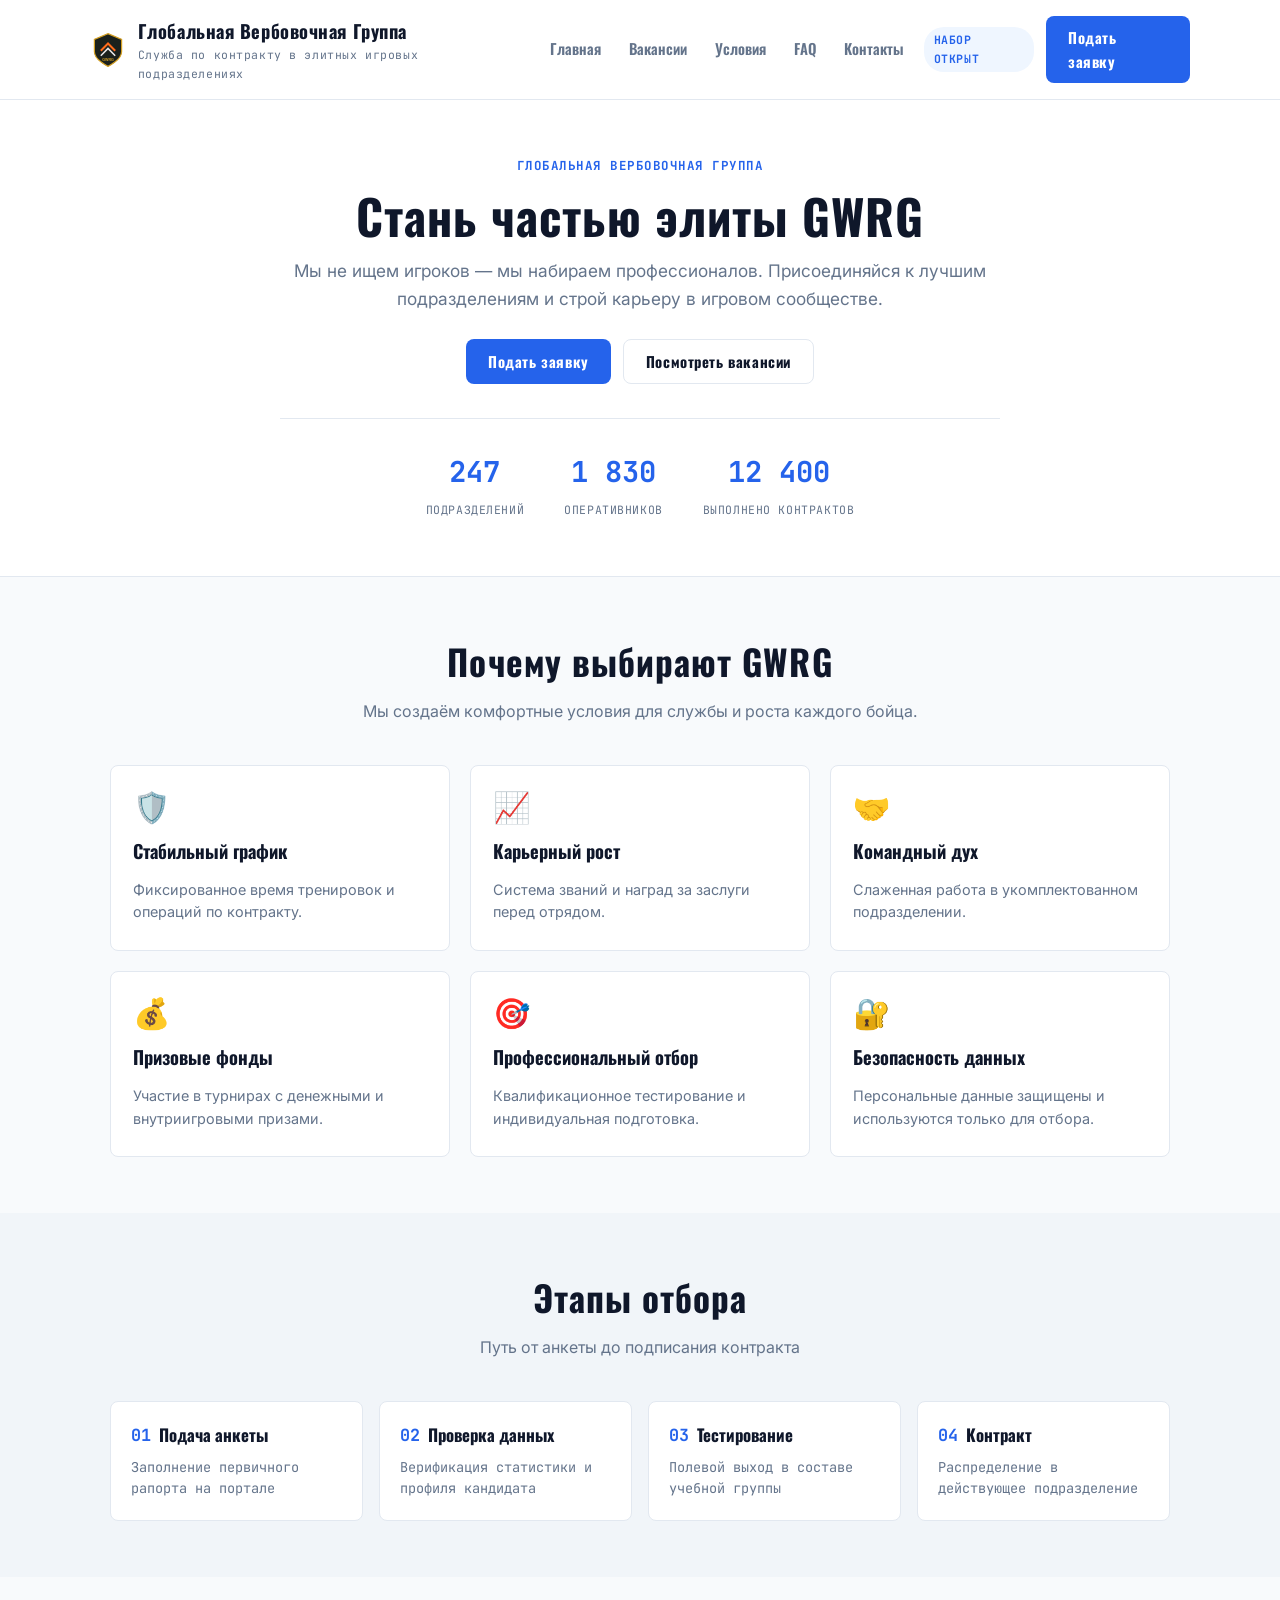
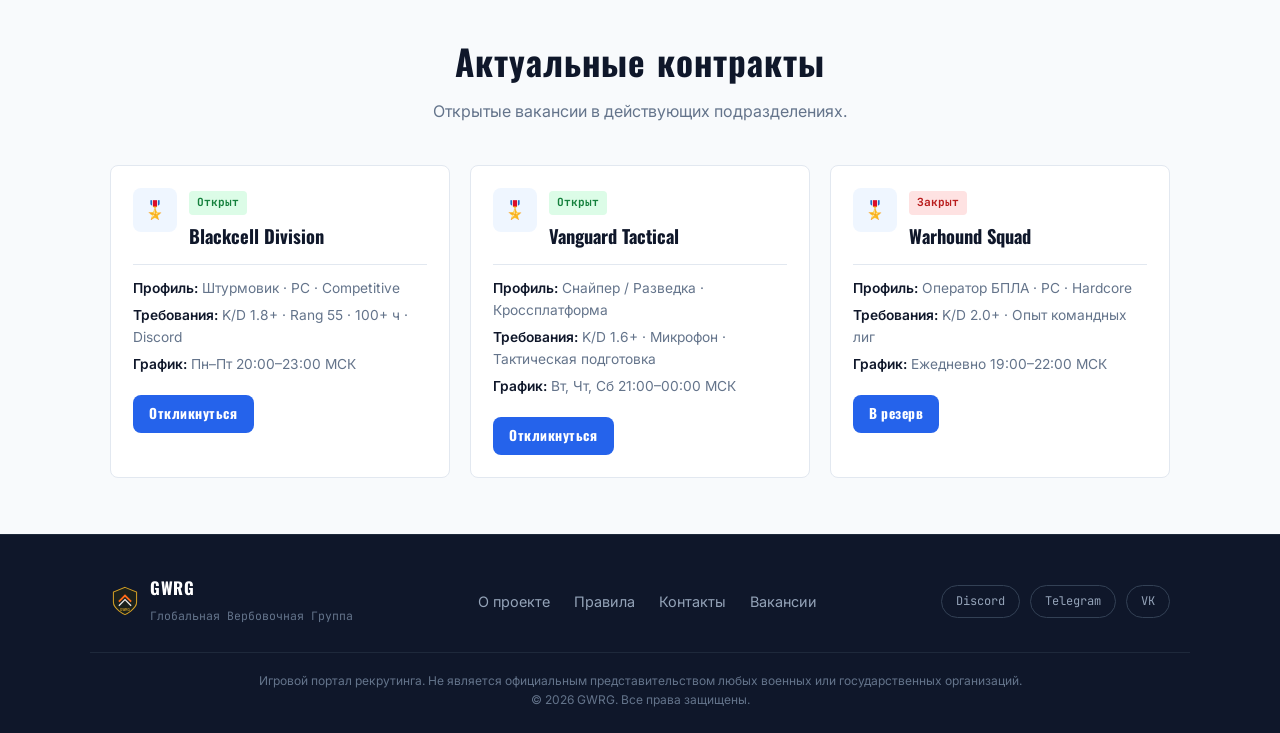
==== commit 59c185da: "Multi-page recruitment portal: clean modern design, 5 pages, dynamic content from content.json, Deca" ====
--- a/index.html
+++ b/index.html
@@ -3,8 +3,8 @@
 <head>
   <meta charset="UTF-8">
   <meta name="viewport" content="width=device-width, initial-scale=1.0">
-  <title id="meta-title">GWRG — Глобальная Вербовочная Группа</title>
-  <meta name="description" id="meta-desc" content="Официальный портал набора в игровые подразделения GWRG.">
+  <title>GWRG — Глобальная Вербовочная Группа</title>
+  <meta name="description" content="Официальный портал набора в игровые подразделения GWRG.">
   <link rel="preconnect" href="https://fonts.googleapis.com">
   <link rel="preconnect" href="https://fonts.gstatic.com" crossorigin>
   <link href="https://fonts.googleapis.com/css2?family=Inter:wght@400;500;600;700&family=JetBrains+Mono:wght@500;700&family=Oswald:wght@500;600;700&display=swap" rel="stylesheet">
@@ -12,35 +12,21 @@
 </head>
 <body>
 
-  <div class="top-strip">
-    <div class="container top-inner">
-      <div class="status-badge">
-        <span class="dot"></span>
-        <span id="top-status-text">ОФИЦИАЛЬНЫЙ ПОРТАЛ РЕКРУТИНГА GWRG // СТАТУС: НАБОР ОТКРЫТ</span>
-      </div>
-      <div class="top-lang">
-        <span id="top-lang-active" class="lang-btn active">RU</span>
-        <span>/</span>
-        <a id="top-lang-alt" class="lang-btn" href="#">EN</a>
-      </div>
-    </div>
-  </div>
-
   <header class="site-header">
     <div class="container header-inner">
-      <a href="#" class="brand-block">
-        <img id="header-flag" class="brand-flag" src="assets/img/flag-placeholder.svg" alt="Флаг GWRG">
-        <img id="header-emblem" class="brand-emblem" src="assets/img/emblem-placeholder.svg" alt="Эмблема GWRG">
+      <a href="index.html" class="brand-block">
+        <img id="header-emblem" class="brand-emblem" src="assets/img/emblem-placeholder.svg" alt="GWRG">
         <div class="brand-titles">
-          <span id="header-org-title" class="brand-title">ГЛОБАЛЬНАЯ ВЕРБОВОЧНАЯ ГРУППА GWRG</span>
-          <span id="header-org-subtitle" class="brand-subtitle">СЛУЖБА ПО КОНТРАКТУ</span>
+          <span id="brand-title" class="brand-title">Глобальная Вербовочная Группа</span>
+          <span id="brand-subtitle" class="brand-subtitle">Служба по контракту</span>
         </div>
       </a>
       <nav class="main-nav" id="main-nav">
         <ul id="nav-list" class="nav-list"></ul>
       </nav>
       <div class="header-actions">
-        <a id="header-cta" class="btn btn-primary" href="#apply">ПОДАТЬ РАПОРТ</a>
+        <span id="status-chip" class="status-chip">НАБОР ОТКРЫТ</span>
+        <a href="contacts.html" class="btn btn-primary">Подать заявку</a>
         <button class="burger" id="burger-btn" aria-label="Меню">
           <span class="burger-line"></span>
           <span class="burger-line"></span>
@@ -51,138 +37,56 @@
   </header>
 
   <main>
-
-    <section class="hero" id="hero">
-      <div class="hero-bg-wrap">
-        <img id="hero-bg" class="hero-bg" src="assets/img/hero-placeholder.svg" alt="Герой GWRG">
-        <div class="hero-gradient"></div>
-      </div>
-      <div class="container hero-content">
-        <span class="hero-kicker" id="hero-kicker">ГЛОБАЛЬНАЯ ВЕРБОВОЧНАЯ ГРУППА</span>
-        <h1 class="hero-title" id="hero-title">СТАНЬ ОДНИМ ИЗ НАС.</h1>
-        <p class="hero-sub" id="hero-sub"></p>
-        <div class="hero-cta">
-          <a id="hero-btn-primary" class="btn btn-primary btn-large" href="#apply">ПРОЙТИ ОТБОР</a>
-          <a id="hero-btn-secondary" class="btn btn-ghost" href="#conditions">УСЛОВИЯ</a>
+    <section class="page-hero" id="hero-section">
+      <div class="container page-hero-content">
+        <span class="page-kicker">ГЛОБАЛЬНАЯ ВЕРБОВОЧНАЯ ГРУППА</span>
+        <h1 id="page-title" class="page-title">Стань частью элиты GWRG</h1>
+        <p id="page-sub" class="page-sub">Мы не ищем игроков — мы набираем профессионалов. Присоединяйся к лучшим подразделениям и строй карьеру в игровом сообществе.</p>
+        <div class="page-actions">
+          <a href="contacts.html" class="btn btn-primary">Подать заявку</a>
+          <a href="vacancies.html" class="btn btn-ghost">Посмотреть вакансии</a>
         </div>
-        <div class="hero-stats" id="hero-stats"></div>
+        <div class="page-stats" id="hero-stats"></div>
       </div>
     </section>
 
-    <section class="section section-bg-dark" id="benefits">
+    <section class="section" id="benefits-section">
       <div class="container">
         <div class="section-head">
-          <h2 class="section-title" id="benefits-title">ПРЕИМУЩЕСТВА СЛУЖБЫ</h2>
-          <p class="section-desc" id="benefits-desc"></p>
+          <h2 id="benefits-title" class="section-title">Почему выбирают GWRG</h2>
+          <p id="benefits-desc" class="section-desc">Мы создаём комфортные условия для службы и роста каждого бойца.</p>
         </div>
         <div class="benefits-grid" id="benefits-grid"></div>
       </div>
     </section>
 
-    <section class="section section-bg-light" id="conditions">
+    <section class="section section-bg-light" id="stages-section">
       <div class="container">
         <div class="section-head">
-          <h2 class="section-title" id="conditions-title">УСЛОВИЯ СЛУЖБЫ В GWRG</h2>
-          <p class="section-desc" id="conditions-desc"></p>
-        </div>
-        <div class="conditions-grid" id="conditions-grid"></div>
-      </div>
-    </section>
-
-    <section class="section section-bg-dark" id="stages">
-      <div class="container">
-        <div class="section-head">
-          <h2 class="section-title" id="stages-title">ЭТАПЫ ОТБОРА</h2>
-          <p class="section-desc" id="stages-desc"></p>
+          <h2 id="stages-title" class="section-title">Этапы отбора</h2>
+          <p id="stages-desc" class="section-desc">Путь от анкеты до подписания контракта.</p>
         </div>
         <div class="stages-track" id="stages-track"></div>
       </div>
     </section>
 
-    <section class="section section-bg-dark" id="contracts">
+    <section class="section" id="vacancies-preview-section">
       <div class="container">
-        <div class="section-head contracts-head">
-          <div>
-            <h2 class="section-title" id="contracts-title">АКТУАЛЬНЫЕ КОНТРАКТЫ</h2>
-            <p class="section-desc" id="contracts-desc"></p>
-          </div>
-          <div class="contract-filters" id="contract-filters"></div>
+        <div class="section-head">
+          <h2 class="section-title">Актуальные контракты</h2>
+          <p class="section-desc">Открытые вакансии в действующих подразделениях.</p>
         </div>
-        <div class="contracts-grid" id="contracts-grid"></div>
-        <div class="contracts-loadmore" id="contracts-loadmore"></div>
+        <div class="vacancies-grid" id="vacancies-preview"></div>
       </div>
     </section>
-
-    <section class="section section-bg-light" id="faq">
-      <div class="container">
-        <div class="section-head">
-          <h2 class="section-title" id="faq-title">ЧАСТО ЗАДАВАЕМЫЕ ВОПРОСЫ</h2>
-          <p class="section-desc" id="faq-desc"></p>
-        </div>
-        <div class="faq-grid" id="faq-grid"></div>
-      </div>
-    </section>
-
-    <section class="section section-bg-dark" id="apply">
-      <div class="container">
-        <div class="apply-inner">
-          <div class="apply-info">
-            <div class="apply-info-top">
-              <h2 class="section-title" id="apply-title">СВЯЗАТЬСЯ С КОМИССИЕЙ</h2>
-              <p class="section-desc" id="apply-desc"></p>
-            </div>
-            <div class="apply-channels" id="apply-channels"></div>
-            <div class="apply-map-wrap">
-              <img id="apply-map" class="apply-map" src="assets/img/sector-map-placeholder.svg" alt="Карта сектора">
-              <span class="map-caption" id="apply-map-caption"></span>
-            </div>
-          </div>
-          <div class="apply-form-wrap">
-            <form id="recruitment-form" class="recruitment-form">
-              <div class="form-row">
-                <div class="form-group">
-                  <label class="form-label" id="label-callsign">Позывной / Никнейм <span class="req">*</span></label>
-                  <input id="field-callsign" class="form-control" type="text" required placeholder="Ваш позывной">
-                </div>
-                <div class="form-group">
-                  <label class="form-label" id="label-platform">Платформа</label>
-                  <select id="field-platform" class="form-control"></select>
-                </div>
-              </div>
-              <div class="form-row">
-                <div class="form-group">
-                  <label class="form-label" id="label-specialty">Специальность</label>
-                  <select id="field-specialty" class="form-control"></select>
-                </div>
-                <div class="form-group">
-                  <label class="form-label" id="label-contact">Контакт (Discord / Telegram) <span class="req">*</span></label>
-                  <input id="field-contact" class="form-control" type="text" required placeholder="example#1234 или @username">
-                </div>
-              </div>
-              <div class="form-group">
-                <label class="form-label" id="label-message">Краткое досье</label>
-                <textarea id="field-message" class="form-control" rows="4" placeholder="Опыт в CoD, K/D, удобное время для связи..."></textarea>
-              </div>
-              <label class="form-check">
-                <input type="checkbox" required>
-                <span id="check-consent"></span>
-              </label>
-              <button type="submit" class="btn btn-primary btn-large btn-block" id="form-submit-btn">ОТПРАВИТЬ РАПОРТ</button>
-              <div class="form-status" id="form-status"></div>
-            </form>
-          </div>
-        </div>
-      </div>
-    </section>
-
   </main>
 
   <footer class="site-footer">
     <div class="container footer-inner">
       <div class="footer-brand">
-        <img id="footer-emblem" class="footer-emblem" src="assets/img/emblem-placeholder.svg" alt="GWRG">
+        <img id="footer-emblem" src="assets/img/emblem-placeholder.svg" alt="GWRG">
         <div>
-          <strong id="footer-brand-name">GWRG</strong>
+          <strong id="footer-brand">GWRG</strong>
           <span id="footer-brand-sub"></span>
         </div>
       </div>
@@ -191,8 +95,8 @@
     </div>
     <div class="footer-bottom">
       <div class="container">
-        <p class="disclaimer" id="footer-disclaimer"></p>
-        <p class="copyright" id="footer-copyright"></p>
+        <p id="footer-disclaimer" class="disclaimer"></p>
+        <p id="footer-copyright"></p>
       </div>
     </div>
   </footer>
--- a/styles.css
+++ b/styles.css
@@ -1,134 +1,56 @@
-/* GWRG — Modern Hybrid Dark Theme */
-/* Цветовая палитра: тёмный графит + сигнал-оранжевый акцент */
+/* GWRG — Clean Modern Recruitment Portal */
+/* Светлый, чистый дизайн без лишних полосок и раздражающих элементов */
 :root {
-  --bg-dark: #0a0c0f;
-  --bg-panel: #111418;
-  --bg-card: #161a1f;
-  --bg-card-hover: #1c2127;
-  --bg-light: #eef0ec;
-  --text-main: #e8e8e8;
-  --text-muted: #8a8f98;
-  --text-dim: #5a626b;
-  --accent-orange: #ff6b1a;
-  --accent-orange-hover: #e55a0e;
-  --accent-olive: #5a6b3c;
-  --border: #252a30;
-  --border-hover: #3a4048;
-  --status-open: #3fb950;
-  --status-closed: #d9534f;
+  --bg: #f8fafc;
+  --bg-card: #ffffff;
+  --bg-header: #ffffff;
+  --text: #0f172a;
+  --text-muted: #64748b;
+  --accent: #2563eb;
+  --accent-hover: #1d4ed8;
+  --accent-light: #eff6ff;
+  --border: #e2e8f0;
+  --border-hover: #cbd5e1;
+  --success: #10b981;
+  --warning: #f59e0b;
+  --danger: #ef4444;
   --font-head: 'Oswald', 'Arial Narrow', sans-serif;
   --font-body: 'Inter', -apple-system, BlinkMacSystemFont, 'Segoe UI', Roboto, sans-serif;
   --font-mono: 'JetBrains Mono', 'Courier New', monospace;
-  --radius: 4px;
-  --shadow: 0 8px 24px rgba(0, 0, 0, 0.35);
-  --shadow-lg: 0 16px 40px rgba(0, 0, 0, 0.45);
-}
-
-*, *::before, *::after {
-  box-sizing: border-box;
-  margin: 0;
-  padding: 0;
-}
-
-html {
-  scroll-behavior: smooth;
-  font-size: 16px;
-}
+  --radius: 8px;
+  --shadow: 0 4px 6px -1px rgba(0, 0, 0, 0.06), 0 2px 4px -1px rgba(0, 0, 0, 0.03);
+  --shadow-lg: 0 10px 15px -3px rgba(0, 0, 0, 0.05), 0 4px 6px -2px rgba(0, 0, 0, 0.02);
+}
+
+*, *::before, *::after { box-sizing: border-box; margin: 0; padding: 0; }
+
+html { scroll-behavior: smooth; font-size: 16px; }
 
 body {
   font-family: var(--font-body);
-  background-color: var(--bg-dark);
-  color: var(--text-main);
-  line-height: 1.5;
+  background-color: var(--bg);
+  color: var(--text);
+  line-height: 1.6;
   -webkit-font-smoothing: antialiased;
-  overflow-x: hidden;
-}
-
-img {
-  max-width: 100%;
-  display: block;
-}
-
-a {
-  color: inherit;
-  text-decoration: none;
-}
+}
+
+img { max-width: 100%; display: block; }
+a { color: inherit; text-decoration: none; }
 
 .container {
   width: 100%;
-  max-width: 1240px;
+  max-width: 1100px;
   margin: 0 auto;
-  padding: 0 24px;
-}
-
-/* ===== Top Strip ===== */
-.top-strip {
-  background-color: #060709;
-  border-bottom: 1px solid var(--border);
-  font-family: var(--font-mono);
-  font-size: 0.72rem;
-  color: var(--text-muted);
-  padding: 5px 0;
-  letter-spacing: 0.05em;
-}
-
-.top-inner {
-  display: flex;
-  justify-content: space-between;
-  align-items: center;
-}
-
-.status-badge {
-  display: flex;
-  align-items: center;
-  gap: 8px;
-}
-
-.dot {
-  width: 7px;
-  height: 7px;
-  background-color: var(--status-open);
-  border-radius: 50%;
-  box-shadow: 0 0 8px var(--status-open);
-  animation: blink 2s infinite;
-}
-
-@keyframes blink {
-  0%, 100% { opacity: 1; }
-  50% { opacity: 0.4; }
-}
-
-.top-lang {
-  display: flex;
-  align-items: center;
-  gap: 4px;
-}
-
-.lang-btn {
-  color: var(--text-muted);
-  cursor: pointer;
-  padding: 2px 6px;
-  border: 1px solid transparent;
-  transition: all 0.2s;
-}
-
-.lang-btn.active {
-  color: var(--accent-orange);
-  border-color: var(--accent-orange);
-}
-
-.lang-btn:hover {
-  color: var(--text-main);
+  padding: 0 20px;
 }
 
 /* ===== Header ===== */
 .site-header {
-  background-color: var(--bg-panel);
-  border-bottom: 3px solid var(--accent-orange);
+  background-color: var(--bg-header);
+  border-bottom: 1px solid var(--border);
   position: sticky;
   top: 0;
-  z-index: 1000;
-  box-shadow: var(--shadow);
+  z-index: 100;
 }
 
 .header-inner {
@@ -136,76 +58,62 @@
   align-items: center;
   justify-content: space-between;
   gap: 20px;
-  padding: 14px 0;
+  padding: 16px 0;
 }
 
 .brand-block {
   display: flex;
   align-items: center;
-  gap: 14px;
-}
-
-.brand-flag {
-  width: 64px;
-  height: 40px;
-  object-fit: cover;
-  border: 1px solid rgba(255, 255, 255, 0.25);
-  border-radius: var(--radius);
+  gap: 12px;
 }
 
 .brand-emblem {
-  width: 40px;
-  height: 44px;
+  width: 36px;
+  height: 36px;
   object-fit: contain;
 }
 
-.brand-titles {
-  display: flex;
-  flex-direction: column;
-}
+.brand-titles { display: flex; flex-direction: column; }
 
 .brand-title {
   font-family: var(--font-head);
-  font-size: 1rem;
-  font-weight: 700;
+  font-size: 1.15rem;
+  font-weight: 700;
+  letter-spacing: 0.03em;
+  color: var(--text);
+}
+
+.brand-subtitle {
+  font-family: var(--font-mono);
+  font-size: 0.72rem;
+  color: var(--text-muted);
   letter-spacing: 0.05em;
-  line-height: 1.15;
-  color: #ffffff;
-  max-width: 220px;
-}
-
-.brand-subtitle {
-  font-family: var(--font-mono);
-  font-size: 0.7rem;
-  color: var(--accent-orange);
-  letter-spacing: 0.08em;
-  margin-top: 2px;
-}
-
-.main-nav {
-  display: flex;
-  align-items: center;
-  gap: 24px;
-}
-
-.nav-list {
-  display: flex;
-  gap: 24px;
-  list-style: none;
-}
+  margin-top: 1px;
+}
+
+.main-nav { display: flex; align-items: center; gap: 28px; }
+.nav-list { display: flex; gap: 28px; list-style: none; }
 
 .main-nav a {
   font-family: var(--font-head);
-  font-size: 0.9rem;
+  font-size: 0.92rem;
   font-weight: 600;
-  letter-spacing: 0.06em;
-  color: var(--text-main);
+  color: var(--text-muted);
+  transition: color 0.2s;
   white-space: nowrap;
-  transition: color 0.2s;
-}
-
-.main-nav a:hover {
-  color: var(--accent-orange);
+}
+
+.main-nav a:hover { color: var(--accent); }
+
+.status-chip {
+  font-family: var(--font-mono);
+  font-size: 0.72rem;
+  font-weight: 700;
+  background-color: var(--accent-light);
+  color: var(--accent);
+  padding: 4px 10px;
+  border-radius: 20px;
+  letter-spacing: 0.05em;
 }
 
 .header-actions {
@@ -218,61 +126,44 @@
   display: inline-flex;
   align-items: center;
   justify-content: center;
-  gap: 8px;
-  font-family: var(--font-head);
-  font-weight: 700;
-  letter-spacing: 0.06em;
-  text-transform: uppercase;
-  border-radius: var(--radius);
-  border: 2px solid transparent;
+  font-family: var(--font-head);
+  font-weight: 700;
+  letter-spacing: 0.04em;
+  border-radius: var(--radius);
+  border: none;
   cursor: pointer;
-  transition: all 0.2s ease;
-  font-size: 0.9rem;
+  transition: all 0.2s;
+  font-size: 0.92rem;
 }
 
 .btn-primary {
-  background-color: var(--accent-orange);
+  background-color: var(--accent);
   color: #ffffff;
-  padding: 12px 24px;
-}
-
-.btn-primary:hover {
-  background-color: var(--accent-orange-hover);
-  transform: translateY(-1px);
-  box-shadow: 0 4px 12px rgba(255, 107, 26, 0.35);
-}
+  padding: 10px 22px;
+}
+
+.btn-primary:hover { background-color: var(--accent-hover); }
 
 .btn-ghost {
   background: transparent;
-  border-color: rgba(255, 255, 255, 0.45);
-  color: #ffffff;
-  padding: 12px 24px;
-}
-
-.btn-ghost:hover {
-  border-color: var(--accent-orange);
-  color: var(--accent-orange);
-}
-
-.btn-large {
-  font-size: 1rem;
-  padding: 14px 28px;
-}
-
-.btn-block {
-  width: 100%;
-}
+  border: 1px solid var(--border);
+  color: var(--text);
+  padding: 10px 22px;
+}
+
+.btn-ghost:hover { border-color: var(--accent); color: var(--accent); }
+
+.btn-block { width: 100%; }
 
 .burger {
   display: none;
   background: none;
-  border: 1px solid rgba(255, 255, 255, 0.3);
-  color: #fff;
+  border: 1px solid var(--border);
+  color: var(--text);
   padding: 6px 10px;
   cursor: pointer;
   gap: 4px;
   flex-direction: column;
-  justify-content: center;
 }
 
 .burger-line {
@@ -282,247 +173,177 @@
   border-radius: 1px;
 }
 
-/* ===== Sections ===== */
-.section {
-  padding: 70px 0;
+/* ===== Page Header / Hero ===== */
+.page-hero {
+  background-color: var(--bg-card);
   border-bottom: 1px solid var(--border);
-}
-
-.section-bg-dark {
-  background-color: var(--bg-dark);
-}
-
-.section-bg-light {
-  background-color: var(--bg-panel);
-}
-
-.section-head {
+  padding: 56px 0;
   text-align: center;
-  margin-bottom: 48px;
-}
-
-.section-title {
-  font-family: var(--font-head);
-  font-size: clamp(1.8rem, 3vw, 2.5rem);
-  font-weight: 700;
+}
+
+.page-hero-content { max-width: 760px; margin: 0 auto; }
+
+.page-kicker {
+  font-family: var(--font-mono);
+  font-size: 0.78rem;
+  font-weight: 700;
+  letter-spacing: 0.12em;
+  text-transform: uppercase;
+  color: var(--accent);
+  display: block;
+  margin-bottom: 12px;
+}
+
+.page-title {
+  font-family: var(--font-head);
+  font-size: clamp(2rem, 4vw, 3rem);
+  font-weight: 700;
+  letter-spacing: 0.02em;
+  color: var(--text);
+  margin-bottom: 14px;
+  line-height: 1.15;
+}
+
+.page-sub {
+  font-size: 1.08rem;
+  color: var(--text-muted);
+  margin-bottom: 26px;
+}
+
+.page-actions {
+  display: flex;
+  gap: 12px;
+  justify-content: center;
+  flex-wrap: wrap;
+}
+
+.page-stats {
+  display: flex;
+  justify-content: center;
+  gap: 40px;
+  margin-top: 34px;
+  padding-top: 30px;
+  border-top: 1px solid var(--border);
+}
+
+.stat-box {
+  display: flex;
+  flex-direction: column;
+  align-items: center;
+  gap: 6px;
+}
+
+.stat-value {
+  font-family: var(--font-mono);
+  font-size: 1.8rem;
+  font-weight: 700;
+  color: var(--accent);
+}
+
+.stat-label {
+  font-family: var(--font-mono);
+  font-size: 0.72rem;
+  color: var(--text-muted);
   letter-spacing: 0.05em;
   text-transform: uppercase;
+}
+
+/* ===== Sections ===== */
+.section { padding: 56px 0; }
+.section-bg-light { background-color: #f1f5f9; }
+
+.section-head { text-align: center; margin-bottom: 40px; }
+.section-title {
+  font-family: var(--font-head);
+  font-size: clamp(1.6rem, 3vw, 2.2rem);
+  font-weight: 700;
+  letter-spacing: 0.03em;
+  color: var(--text);
   margin-bottom: 10px;
-  color: var(--text-main);
-}
-
+}
 .section-desc {
   font-size: 1rem;
   color: var(--text-muted);
-  max-width: 600px;
+  max-width: 640px;
   margin: 0 auto;
-}
-
-/* ===== Hero ===== */
-.hero {
-  position: relative;
-  min-height: 600px;
-  display: flex;
-  align-items: center;
-  background-color: #0b0e12;
-  overflow: hidden;
-  border-bottom: 1px solid var(--border);
-}
-
-.hero-bg-wrap {
-  position: absolute;
-  inset: 0;
-  z-index: 1;
-}
-
-.hero-bg {
-  width: 100%;
-  height: 100%;
-  object-fit: cover;
-  object-position: center;
-}
-
-.hero-gradient {
-  position: absolute;
-  inset: 0;
-  z-index: 2;
-  background: linear-gradient(90deg,
-    rgba(10, 12, 15, 0.98) 0%,
-    rgba(10, 12, 15, 0.82) 45%,
-    rgba(10, 12, 15, 0.45) 100%);
-}
-
-.hero-content {
-  position: relative;
-  z-index: 3;
-  padding: 80px 0;
-  max-width: 700px;
-}
-
-.hero-kicker {
-  font-family: var(--font-mono);
-  font-size: 0.8rem;
-  font-weight: 700;
-  letter-spacing: 0.15em;
-  text-transform: uppercase;
-  color: var(--accent-orange);
-  display: block;
-  margin-bottom: 14px;
-}
-
-.hero-title {
-  font-family: var(--font-head);
-  font-size: clamp(2.8rem, 6vw, 4.6rem);
-  font-weight: 700;
-  line-height: 1.05;
-  letter-spacing: 0.03em;
-  text-transform: uppercase;
-  color: #ffffff;
-  margin-bottom: 20px;
-}
-
-.hero-sub {
-  font-size: 1.15rem;
-  color: #d0d5dd;
-  white-space: pre-line;
-  margin-bottom: 32px;
-  border-left: 4px solid var(--accent-orange);
-  padding-left: 20px;
-}
-
-.hero-cta {
-  display: flex;
-  flex-wrap: wrap;
-  gap: 14px;
-  margin-bottom: 40px;
-}
-
-.hero-stats {
-  display: grid;
-  grid-template-columns: repeat(3, minmax(0, 1fr));
-  gap: 20px;
-  padding-top: 26px;
-  border-top: 1px solid rgba(255, 255, 255, 0.1);
-}
-
-.stat-item {
-  display: flex;
-  flex-direction: column;
-  gap: 4px;
-}
-
-.stat-value {
-  font-family: var(--font-mono);
-  font-size: 1.75rem;
-  font-weight: 700;
-  color: var(--accent-orange);
-}
-
-.stat-label {
-  font-family: var(--font-mono);
-  font-size: 0.72rem;
-  color: var(--text-muted);
-  letter-spacing: 0.06em;
-  text-transform: uppercase;
 }
 
 /* ===== Benefits Grid ===== */
 .benefits-grid {
   display: grid;
   grid-template-columns: repeat(3, minmax(0, 1fr));
-  gap: 24px;
+  gap: 20px;
 }
 
 .benefit-card {
   background-color: var(--bg-card);
   border: 1px solid var(--border);
-  border-top: 3px solid var(--accent-orange);
-  padding: 28px 22px;
+  border-radius: var(--radius);
+  padding: 26px 22px;
   display: flex;
   flex-direction: column;
   gap: 14px;
-  transition: all 0.2s;
+  transition: transform 0.2s, border-color 0.2s;
 }
 
 .benefit-card:hover {
-  border-color: var(--accent-orange);
-  background-color: var(--bg-card-hover);
-  transform: translateY(-3px);
-}
-
-.benefit-icon {
-  font-size: 32px;
-  line-height: 1;
-}
-
+  border-color: var(--accent);
+  transform: translateY(-2px);
+}
+
+.benefit-icon { font-size: 30px; line-height: 1; }
 .benefit-card h3 {
   font-family: var(--font-head);
-  font-size: 1.25rem;
-  font-weight: 700;
-  letter-spacing: 0.04em;
-  color: var(--text-main);
-}
-
+  font-size: 1.15rem;
+  font-weight: 700;
+  color: var(--text);
+}
 .benefit-card p {
-  font-size: 0.92rem;
-  color: var(--text-muted);
-  line-height: 1.6;
+  font-size: 0.9rem;
+  color: var(--text-muted);
+  line-height: 1.55;
 }
 
 /* ===== Conditions ===== */
 .conditions-grid {
   display: grid;
   grid-template-columns: repeat(4, minmax(0, 1fr));
-  gap: 20px;
+  gap: 16px;
 }
 
 .condition-card {
   background-color: var(--bg-card);
   border: 1px solid var(--border);
-  padding: 24px 20px;
+  border-radius: var(--radius);
+  padding: 20px 16px;
   display: flex;
   flex-direction: column;
-  gap: 12px;
+  align-items: center;
+  text-align: center;
+  gap: 10px;
   transition: border-color 0.2s;
 }
 
-.condition-card:hover {
-  border-color: var(--accent-orange);
-}
-
-.condition-top {
-  display: flex;
-  justify-content: space-between;
-  align-items: center;
-}
-
-.condition-icon {
-  width: 40px;
-  height: 40px;
-}
-
-.condition-stamp {
-  font-family: var(--font-mono);
-  font-size: 0.65rem;
-  font-weight: 700;
-  color: var(--accent-olive);
-  border: 1.5px solid var(--accent-olive);
-  padding: 2px 8px;
-  text-transform: uppercase;
-  letter-spacing: 0.05em;
-  transform: rotate(-3deg);
+.condition-card:hover { border-color: var(--accent); }
+
+.condition-code {
+  font-family: var(--font-mono);
+  font-size: 0.75rem;
+  font-weight: 700;
+  color: var(--accent);
+  background-color: var(--accent-light);
+  padding: 4px 10px;
+  border-radius: 6px;
 }
 
 .condition-card h3 {
   font-family: var(--font-head);
-  font-size: 1.2rem;
-  font-weight: 700;
-  margin-bottom: 6px;
-  color: var(--text-main);
-}
-
+  font-size: 1.05rem;
+  font-weight: 700;
+  color: var(--text);
+}
 .condition-card p {
-  font-size: 0.88rem;
+  font-size: 0.85rem;
   color: var(--text-muted);
   line-height: 1.5;
 }
@@ -531,85 +352,80 @@
 .stages-track {
   display: grid;
   grid-template-columns: repeat(4, minmax(0, 1fr));
-  gap: 12px;
+  gap: 16px;
 }
 
 .stage-step {
   background-color: var(--bg-card);
   border: 1px solid var(--border);
-  border-left: 4px solid var(--accent-orange);
-  padding: 20px 18px;
+  border-radius: var(--radius);
+  padding: 20px;
   display: flex;
   flex-direction: column;
-  gap: 6px;
+  gap: 8px;
 }
 
 .stage-head {
   font-family: var(--font-head);
   font-size: 1.05rem;
   font-weight: 700;
-  letter-spacing: 0.03em;
+  color: var(--text);
+  display: flex;
+  align-items: center;
+  gap: 8px;
 }
 
 .stage-head span {
-  color: var(--accent-orange);
-  font-family: var(--font-mono);
-  margin-right: 6px;
+  font-family: var(--font-mono);
+  color: var(--accent);
 }
 
 .stage-detail {
-  font-size: 0.82rem;
-  color: var(--text-muted);
-  font-family: var(--font-mono);
-}
-
-/* ===== Contracts ===== */
-.contracts-head {
-  display: flex;
-  justify-content: space-between;
-  align-items: flex-start;
-  gap: 24px;
-  margin-bottom: 32px;
-}
-
-.contract-filters {
+  font-size: 0.85rem;
+  color: var(--text-muted);
+  font-family: var(--font-mono);
+}
+
+/* ===== Vacancies / Contracts ===== */
+.vacancy-filters {
   display: flex;
   gap: 10px;
   flex-wrap: wrap;
+  margin-bottom: 28px;
+  justify-content: center;
 }
 
 .filter-chip {
   font-family: var(--font-mono);
-  font-size: 0.75rem;
-  font-weight: 700;
-  color: var(--text-muted);
-  background-color: var(--bg-panel);
-  border: 1px solid var(--border);
-  padding: 6px 14px;
-  border-radius: var(--radius);
+  font-size: 0.8rem;
+  font-weight: 700;
+  color: var(--text-muted);
+  background-color: var(--bg-card);
+  border: 1px solid var(--border);
+  padding: 8px 16px;
+  border-radius: 24px;
   cursor: pointer;
   transition: all 0.2s;
 }
 
 .filter-chip.active {
-  background-color: var(--accent-orange);
+  background-color: var(--accent);
   color: #ffffff;
-  border-color: var(--accent-orange);
-}
-
-.filter-chip:hover {
-  border-color: var(--accent-orange);
-}
-
-.contracts-grid {
+  border-color: var(--accent);
+}
+
+.filter-chip:hover { border-color: var(--accent-hover); }
+
+.vacancies-grid {
   display: grid;
   grid-template-columns: repeat(3, minmax(0, 1fr));
   gap: 20px;
 }
 
-.contract-card {
-  background-color: var(--bg-card);
-  border: 1px solid var(--border);
+.vacancy-card {
+  background-color: var(--bg-card);
+  border: 1px solid var(--border);
+  border-radius: var(--radius);
   padding: 22px;
   display: flex;
   flex-direction: column;
@@ -617,80 +433,79 @@
   transition: all 0.2s;
 }
 
-.contract-card:hover {
-  border-color: var(--accent-orange);
-  background-color: var(--bg-card-hover);
-}
-
-.contract-header {
-  display: flex;
-  align-items: center;
-  gap: 14px;
-}
-
-.contract-logo {
-  width: 52px;
-  height: 52px;
+.vacancy-card:hover {
+  border-color: var(--accent-hover);
+  transform: translateY(-2px);
+  box-shadow: var(--shadow-lg);
+}
+
+.vacancy-header {
+  display: flex;
+  align-items: flex-start;
+  gap: 12px;
+}
+
+.vacancy-icon {
+  width: 44px;
+  height: 44px;
+  background-color: var(--accent-light);
+  color: var(--accent);
+  border-radius: var(--radius);
+  display: flex;
+  align-items: center;
+  justify-content: center;
+  font-size: 1.1rem;
   flex-shrink: 0;
-  border: 1px solid var(--accent-orange);
-  border-radius: var(--radius);
-}
-
-.contract-info {
-  flex: 1;
-}
-
-.contract-status {
-  font-family: var(--font-mono);
-  font-size: 0.68rem;
-  font-weight: 700;
-  display: inline-flex;
-  align-items: center;
-  gap: 5px;
-  margin-bottom: 4px;
-}
-
-.contract-status.open {
-  color: var(--status-open);
-}
-
-.contract-status.closed {
-  color: var(--status-closed);
-}
-
-.contract-status::before {
-  content: "";
-  width: 6px;
-  height: 6px;
-  border-radius: 50%;
-  background-color: currentColor;
-  box-shadow: 0 0 6px currentColor;
-}
-
-.contract-name {
-  font-family: var(--font-head);
-  font-size: 1.25rem;
-  font-weight: 700;
-  letter-spacing: 0.04em;
-}
-
-.contract-meta {
+}
+
+.vacancy-info { flex: 1; }
+
+.vacancy-status {
+  font-family: var(--font-mono);
+  font-size: 0.7rem;
+  font-weight: 700;
+  padding: 3px 8px;
+  border-radius: 4px;
+  margin-bottom: 6px;
+  display: inline-block;
+}
+
+.vacancy-status.open {
+  background-color: #dcfce7;
+  color: #15803d;
+}
+
+.vacancy-status.closed {
+  background-color: #fee2e2;
+  color: #b91c1c;
+}
+
+.vacancy-name {
+  font-family: var(--font-head);
+  font-size: 1.15rem;
+  font-weight: 700;
+  color: var(--text);
+}
+
+.vacancy-meta {
   display: flex;
   flex-direction: column;
   gap: 5px;
-  font-size: 0.85rem;
-  color: #c9cfd6;
+  font-size: 0.86rem;
+  color: var(--text-muted);
   border-top: 1px solid var(--border);
   padding-top: 12px;
 }
 
-.contract-meta strong {
-  color: var(--text-muted);
-}
-
-.contracts-loadmore {
-  text-align: center;
-  margin-top: 32px;
+.vacancy-meta strong { color: var(--text); font-weight: 600; }
+
+.vacancy-action {
+  margin-top: 6px;
+}
+
+.btn-sm {
+  padding: 8px 16px;
+  font-size: 0.85rem;
 }
 
 /* ===== FAQ ===== */
@@ -703,41 +518,36 @@
 .faq-item {
   background-color: var(--bg-card);
   border: 1px solid var(--border);
-  border-left: 4px solid var(--accent-orange);
-  transition: border-color 0.2s;
-}
-
-.faq-item:hover {
-  border-color: var(--accent-orange-hover);
-}
+  border-radius: var(--radius);
+  overflow: hidden;
+  transition: border-color 0.2s, box-shadow 0.2s;
+}
+
+.faq-item:hover { border-color: var(--accent-hover); }
 
 .faq-question {
   width: 100%;
   background: none;
   border: none;
-  padding: 18px 20px;
+  padding: 16px 20px;
   text-align: left;
   font-family: var(--font-head);
   font-weight: 700;
   font-size: 0.98rem;
-  color: var(--text-main);
-  display: flex;
-  justify-content: space-between;
-  align-items: center;
-  gap: 12px;
+  color: var(--text);
   cursor: pointer;
   transition: color 0.2s;
-}
-
-.faq-question:hover {
-  color: var(--accent-orange);
-}
+  display: flex;
+  justify-content: space-between;
+  align-items: center;
+}
+
+.faq-question:hover { color: var(--accent); }
 
 .faq-toggle {
   font-family: var(--font-mono);
-  font-size: 1.25rem;
-  color: var(--accent-orange);
-  font-weight: 700;
+  font-size: 1.1rem;
+  color: var(--accent);
 }
 
 .faq-answer {
@@ -745,25 +555,23 @@
   font-size: 0.92rem;
   color: var(--text-muted);
   line-height: 1.6;
-}
-
-.faq-item.collapsed .faq-answer {
   display: none;
 }
 
-/* ===== Apply / Contacts ===== */
-.apply-inner {
+.faq-item.open .faq-answer { display: block; }
+
+/* ===== Contacts ===== */
+.contacts-inner {
   display: grid;
-  grid-template-columns: 1fr 1.15fr;
+  grid-template-columns: 1fr 1.2fr;
   gap: 30px;
   align-items: start;
 }
 
-.apply-info-top {
-  margin-bottom: 24px;
-}
-
-.apply-channels {
+.channels-list {
+  display: flex;
+  flex-direction: column;
+  gap: 14px;
   margin-bottom: 30px;
 }
 
@@ -771,92 +579,66 @@
   display: flex;
   align-items: center;
   gap: 14px;
-  padding: 14px 18px;
+  padding: 16px 20px;
   background-color: var(--bg-card);
   border: 1px solid var(--border);
   border-radius: var(--radius);
   transition: border-color 0.2s;
 }
 
-.channel-item:hover {
-  border-color: var(--accent-orange);
-}
+.channel-item:hover { border-color: var(--accent); }
 
 .channel-badge {
-  width: 36px;
-  height: 36px;
-  background-color: var(--bg-panel);
-  border: 1px solid var(--accent-orange);
-  color: var(--accent-orange);
+  width: 34px;
+  height: 34px;
+  background-color: var(--bg);
+  border: 1px solid var(--accent);
+  color: var(--accent);
   display: flex;
   align-items: center;
   justify-content: center;
   font-family: var(--font-mono);
   font-weight: 700;
-  font-size: 0.85rem;
+  font-size: 0.8rem;
   flex-shrink: 0;
 }
 
 .channel-text small {
   display: block;
   font-size: 0.72rem;
-  color: var(--text-dim);
+  color: var(--text-muted);
   text-transform: uppercase;
   letter-spacing: 0.05em;
 }
-
 .channel-text strong {
   font-family: var(--font-mono);
   font-size: 0.88rem;
-  color: var(--text-main);
-}
-
-.apply-map-wrap {
-  position: relative;
-  background-color: var(--bg-panel);
-  border: 1px solid var(--border);
-  border-radius: var(--radius);
-  overflow: hidden;
-}
-
-.apply-map {
-  width: 100%;
-  height: 200px;
-  object-fit: cover;
-}
-
-.map-caption {
-  position: absolute;
-  bottom: 0;
-  left: 0;
-  right: 0;
-  background: rgba(10, 12, 15, 0.85);
-  color: var(--accent-olive);
-  font-family: var(--font-mono);
-  font-size: 0.68rem;
-  padding: 10px 14px;
-  letter-spacing: 0.04em;
-}
-
-.recruitment-form {
-  background-color: var(--bg-card);
-  border: 1px solid var(--border);
-  border-top: 4px solid var(--accent-orange);
-  padding: 30px 28px;
-  border-radius: var(--radius);
-  box-shadow: var(--shadow-lg);
-}
-
-.form-row {
-  display: grid;
-  grid-template-columns: 1fr 1fr;
-  gap: 14px;
-  margin-bottom: 14px;
-}
-
-.form-group {
-  margin-bottom: 14px;
-}
+  color: var(--text);
+}
+
+.contact-form-card {
+  background-color: var(--bg-card);
+  border: 1px solid var(--border);
+  border-radius: var(--radius);
+  padding: 28px 26px;
+  box-shadow: var(--shadow);
+}
+
+.form-title {
+  font-family: var(--font-head);
+  font-size: 1.25rem;
+  font-weight: 700;
+  color: var(--text);
+  margin-bottom: 6px;
+}
+.form-subtitle {
+  font-size: 0.9rem;
+  color: var(--text-muted);
+  margin-bottom: 24px;
+}
+
+.form-row { display: grid; grid-template-columns: 1fr 1fr; gap: 14px; margin-bottom: 14px; }
+.form-group { margin-bottom: 14px; }
 
 .form-label {
   display: block;
@@ -871,31 +653,19 @@
 
 .form-control {
   width: 100%;
-  padding: 11px 14px;
-  border: 1px solid var(--border);
-  background-color: var(--bg-panel);
-  color: var(--text-main);
+  padding: 10px 14px;
+  border: 1px solid var(--border);
+  background-color: #ffffff;
+  color: var(--text);
   font-family: var(--font-body);
   font-size: 0.9rem;
   border-radius: var(--radius);
-  transition: border-color 0.2s, background-color 0.2s;
-}
-
-.form-control:focus {
-  outline: none;
-  border-color: var(--accent-orange);
-  background-color: #ffffff;
-  color: var(--bg-dark);
-}
-
-textarea.form-control {
-  resize: vertical;
-  min-height: 90px;
-}
-
-.req {
-  color: var(--accent-orange);
-}
+  transition: border-color 0.2s;
+}
+
+.form-control:focus { outline: none; border-color: var(--accent); }
+
+textarea.form-control { resize: vertical; min-height: 90px; }
 
 .form-check {
   display: flex;
@@ -905,26 +675,22 @@
   color: var(--text-muted);
   margin: 14px 0;
 }
-
-.form-check input {
-  margin-top: 3px;
-  accent-color: var(--accent-orange);
-}
+.form-check input { margin-top: 3px; accent-color: var(--accent); }
 
 .form-status {
   margin-top: 12px;
   font-family: var(--font-mono);
   font-size: 0.8rem;
-  color: var(--status-open);
+  color: var(--success);
   min-height: 20px;
 }
 
 /* ===== Footer ===== */
 .site-footer {
-  background-color: #060709;
-  color: var(--text-muted);
+  background-color: #0f172a;
+  color: #94a3b8;
   padding: 40px 0 24px;
-  border-top: 3px solid var(--accent-orange);
+  border-top: 1px solid #1e293b;
 }
 
 .footer-inner {
@@ -934,33 +700,19 @@
   align-items: center;
   gap: 24px;
   padding-bottom: 24px;
-  border-bottom: 1px solid var(--border);
-}
-
-.footer-brand {
-  display: flex;
-  align-items: center;
-  gap: 12px;
-}
-
-.footer-brand img {
-  width: 34px;
-  height: 38px;
-}
-
+  border-bottom: 1px solid #1e293b;
+}
+
+.footer-brand { display: flex; align-items: center; gap: 10px; }
+.footer-brand img { width: 30px; height: 30px; }
 .footer-brand strong {
   font-family: var(--font-head);
-  font-size: 1.1rem;
+  font-size: 1.05rem;
   color: #ffffff;
-  letter-spacing: 0.05em;
+  letter-spacing: 0.04em;
   display: block;
 }
-
-.footer-brand span {
-  font-family: var(--font-mono);
-  font-size: 0.72rem;
-  color: var(--text-muted);
-}
+.footer-brand span { font-family: var(--font-mono); font-size: 0.72rem; color: #64748b; }
 
 .footer-nav {
   display: flex;
@@ -968,125 +720,51 @@
   gap: 24px;
   font-size: 0.9rem;
 }
-
-.footer-nav a {
-  color: var(--text-muted);
-  transition: color 0.2s;
-}
-
-.footer-nav a:hover {
-  color: var(--accent-orange);
-}
-
-.footer-socials {
-  display: flex;
-  gap: 12px;
-}
-
+.footer-nav a { color: #94a3b8; transition: color 0.2s; }
+.footer-nav a:hover { color: #ffffff; }
+
+.footer-socials { display: flex; gap: 10px; }
 .social-pill {
   padding: 6px 14px;
-  border: 1px solid var(--border);
+  border: 1px solid #334155;
   font-family: var(--font-mono);
   font-size: 0.75rem;
-  color: var(--text-muted);
-  border-radius: var(--radius);
+  color: #94a3b8;
+  border-radius: 20px;
   transition: all 0.2s;
 }
-
-.social-pill:hover {
-  border-color: var(--accent-orange);
-  color: var(--accent-orange);
-}
+.social-pill:hover { border-color: var(--accent); color: #ffffff; }
 
 .footer-bottom {
   padding-top: 18px;
   text-align: center;
   font-size: 0.75rem;
+  color: #64748b;
   line-height: 1.6;
-}
-
-.disclaimer {
-  color: var(--text-dim);
-  margin-bottom: 4px;
-}
-
-.copyright {
-  color: var(--text-muted);
 }
 
 /* ===== Responsive ===== */
 @media (max-width: 1024px) {
-  .conditions-grid {
-    grid-template-columns: repeat(2, minmax(0, 1fr));
-  }
-  .stages-track {
-    grid-template-columns: repeat(2, minmax(0, 1fr));
-  }
-  .contracts-grid {
-    grid-template-columns: 1fr;
-  }
-  .benefits-grid {
-    grid-template-columns: repeat(2, minmax(0, 1fr));
-  }
-  .faq-grid {
-    grid-template-columns: 1fr;
-  }
-  .apply-inner {
-    grid-template-columns: 1fr;
-  }
-  .contracts-head {
-    flex-direction: column;
-    align-items: stretch;
-  }
+  .conditions-grid { grid-template-columns: repeat(2, minmax(0, 1fr)); }
+  .stages-track { grid-template-columns: repeat(2, minmax(0, 1fr)); }
+  .vacancies-grid { grid-template-columns: repeat(2, minmax(0, 1fr)); }
+  .benefits-grid { grid-template-columns: repeat(2, minmax(0, 1fr)); }
+  .faq-grid { grid-template-columns: 1fr; }
+  .contacts-inner { grid-template-columns: 1fr; }
 }
 
 @media (max-width: 820px) {
-  .main-nav {
-    display: none;
-    position: absolute;
-    top: 100%;
-    left: 0;
-    right: 0;
-    background-color: var(--bg-panel);
-    flex-direction: column;
-    padding: 16px 24px;
-    border-bottom: 2px solid var(--accent-orange);
-  }
-  .main-nav.open {
-    display: flex;
-  }
-  .nav-list {
-    flex-direction: column;
-    gap: 14px;
-  }
-  .burger {
-    display: flex;
-  }
-  .brand-flag {
-    display: none;
-  }
-  .hero-stats {
-    grid-template-columns: 1fr;
-  }
-  .form-row {
-    grid-template-columns: 1fr;
-  }
-  .footer-inner {
-    flex-direction: column;
-    text-align: center;
-  }
-  .footer-nav {
-    justify-content: center;
-    margin-bottom: 12px;
-  }
-  .footer-socials {
-    justify-content: center;
-    margin-bottom: 12px;
-  }
-  .hero {
-    min-height: 480px;
-  }
-  .hero-content {
-    padding: 60px 0;
-  }
-}
+  .main-nav { display: none; position: absolute; top: 100%; left: 0; right: 0; background: #ffffff; flex-direction: column; padding: 16px 20px; border-bottom: 1px solid var(--border); }
+  .main-nav.open { display: flex; }
+  .nav-list { flex-direction: column; gap: 14px; }
+  .burger { display: flex; }
+  .vacancies-grid { grid-template-columns: 1fr; }
+  .conditions-grid { grid-template-columns: 1fr; }
+  .stages-track { grid-template-columns: 1fr; }
+  .benefits-grid { grid-template-columns: 1fr; }
+  .form-row { grid-template-columns: 1fr; }
+  .footer-inner { flex-direction: column; text-align: center; }
+  .footer-nav { justify-content: center; margin-bottom: 12px; }
+  .footer-socials { justify-content: center; margin-bottom: 12px; }
+  .page-stats { gap: 20px; font-size: 0.85rem; }
+}
